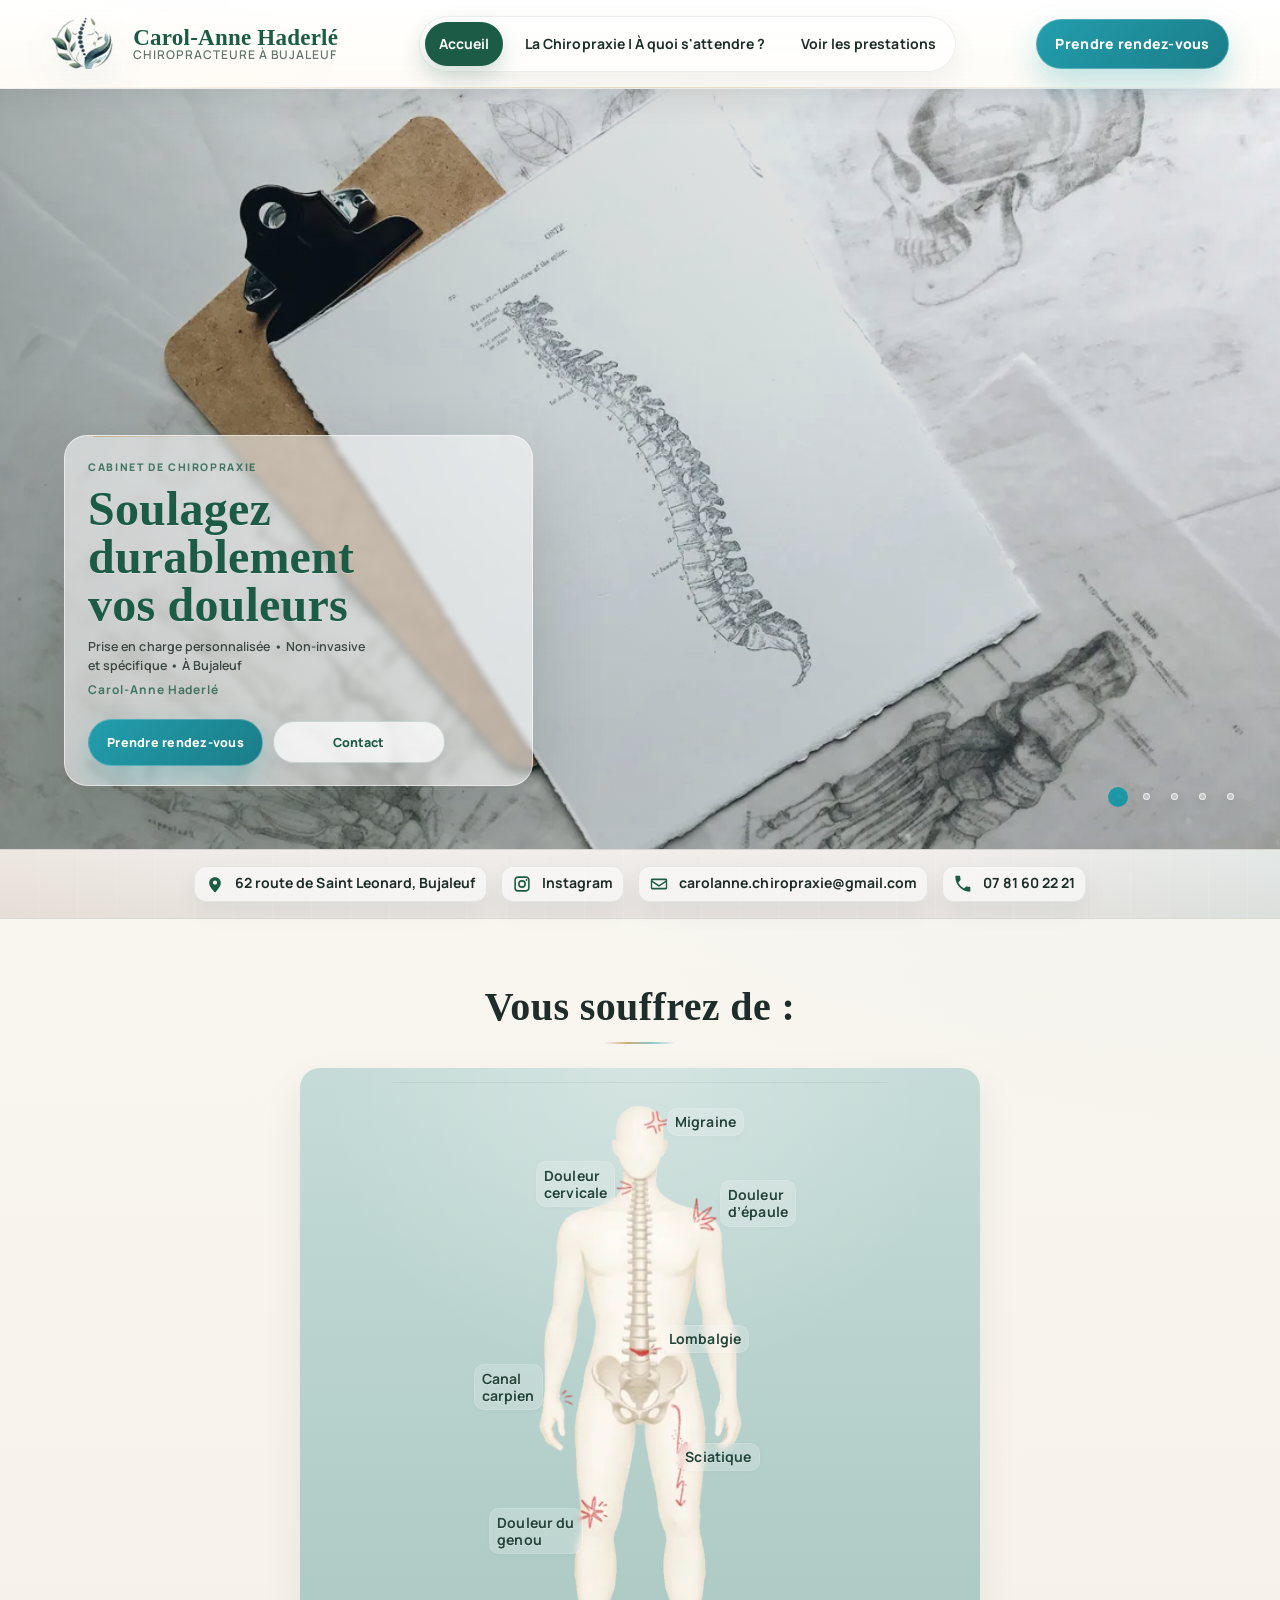
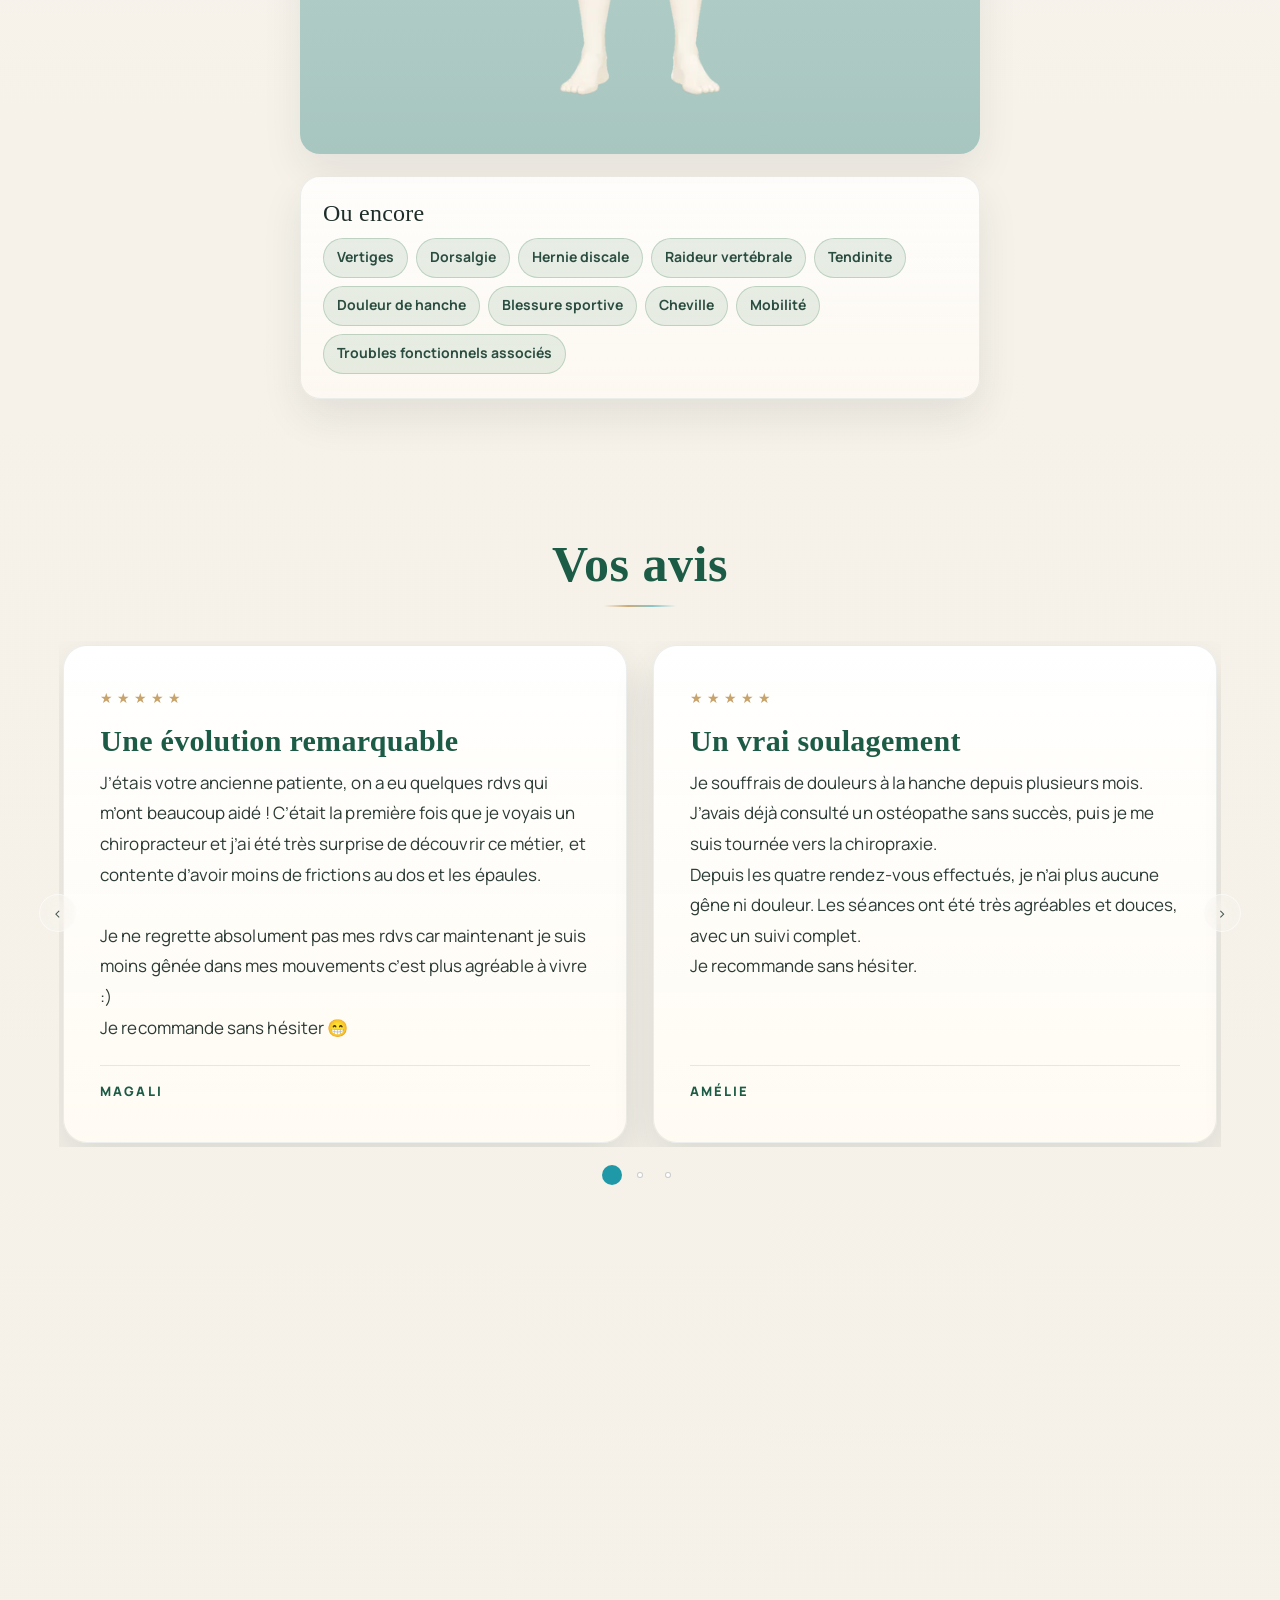
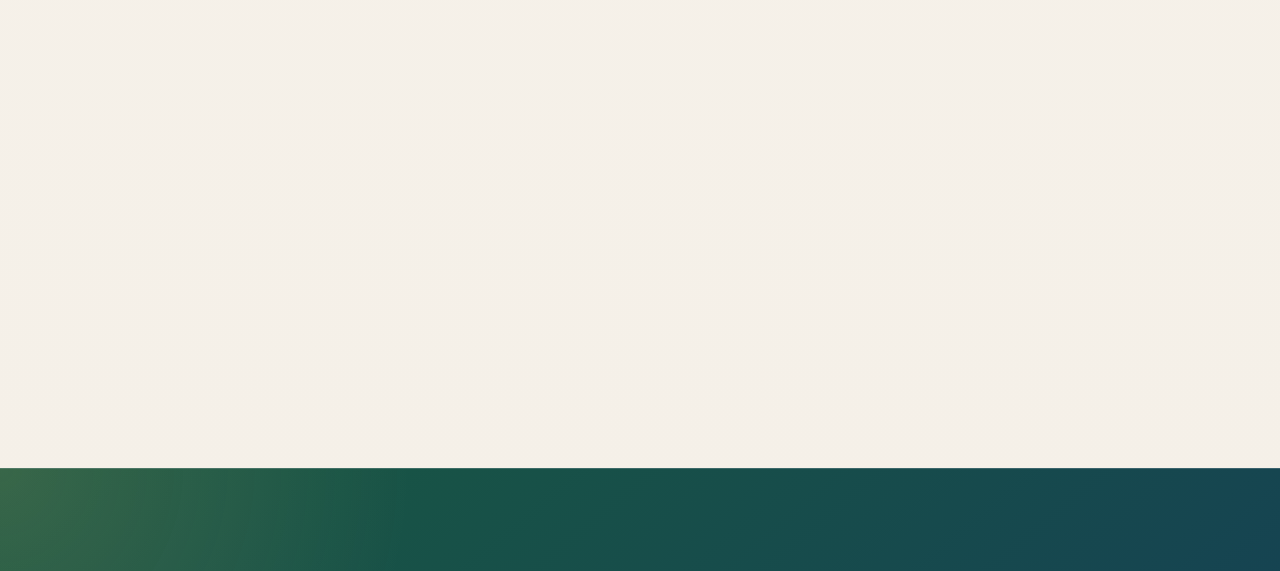
==== Site Laly/index.html @ 24085ed2 "Improve SEO signals and sitemap consistency" ====
<!doctype html>
<html lang="fr">
<head>
  <meta charset="utf-8" />
  <meta name="viewport" content="width=device-width, initial-scale=1" />

  <title>Carol-Anne Haderlé | Cabinet de chiropraxie à Bujaleuf</title>
  <meta name="description" content="Cabinet de chiropraxie de Carol-Anne Haderlé à Bujaleuf. Consultations sur rendez-vous, prise en charge douce et personnalisée." />
  <meta name="robots" content="index,follow" />
  <meta name="google-site-verification" content="gKrpFN4nLu-nKXX74mPhYxNePAkkQWxK-2MVJ1E7urk" />
  <meta name="theme-color" content="#1E6B3A" />
  <meta property="og:locale" content="fr_FR" />
  <meta property="og:type" content="website" />
  <meta property="og:title" content="Carol-Anne Haderlé | Cabinet de chiropraxie à Bujaleuf" />
  <meta property="og:description" content="Cabinet de chiropraxie de Carol-Anne Haderlé à Bujaleuf. Consultations sur rendez-vous, prise en charge douce et personnalisée." />
  <meta property="og:url" content="https://www.carol-anne-chiropraxie.fr/" />
  <link rel="canonical" href="https://www.carol-anne-chiropraxie.fr/" />

  <link rel="icon" href="favicon.ico" sizes="any">
  <link rel="icon" type="image/png" sizes="32x32" href="favicon-32x32.png">
  <link rel="apple-touch-icon" href="apple-touch-icon.png">
  <link rel="preload" href="assets/fonts/manrope-latin.woff2" as="font" type="font/woff2" crossorigin>
  <link rel="preload" as="image" href="assets/img/hero-chiro-1-1280.webp" imagesrcset="assets/img/hero-chiro-1-768.webp 640w, assets/img/hero-chiro-1-1280.webp 900w, assets/img/hero-chiro-1.webp 1170w" imagesizes="100vw" fetchpriority="high" type="image/webp">
  <link rel="stylesheet" href="assets/css/fonts.min.css" />

  <!-- LocalBusiness schema -->
  <script type="application/ld+json">
  {
    "@context":"https://schema.org",
    "@type":"LocalBusiness",
    "name":"Cabinet Carol-Anne Haderlé",
    "alternateName":"Carol-Anne Haderle",
    "url":"https://www.carol-anne-chiropraxie.fr/",
    "sameAs":["https://www.instagram.com/carolanne.chiropraxie/"],
    "address":{
      "@type":"PostalAddress",
      "streetAddress":"62 route de Saint Leonard",
      "addressLocality":"Bujaleuf",
      "addressCountry":"FR"
    },
    "telephone":"+33781602221"
  }
  </script>

  <!-- Font Awesome (icônes) -->
  <!-- CSS -->
  <link rel="stylesheet" href="assets/css/home.min.css" />
  <link rel="stylesheet" href="assets/css/hero-nav-fix.css?v=20260404-hero" />
  <style>
    .hero-badge__brand {
      display: block;
      margin-top: 6px;
      font-size: 12px;
      line-height: 1.35;
      font-weight: 700;
      letter-spacing: 0.08em;
      color: rgba(28, 91, 69, 0.78);
    }

    @media (max-width: 768px) {
      .hero-badge__brand {
        margin-top: 5px;
        font-size: 11px;
        letter-spacing: 0.06em;
      }
    }
  </style>

  <!-- JS header (burger) -->
  <script src="assets/js/site.min.js" defer></script>
  <script src="assets/js/header.min.js" defer></script>
</head>

<body class="home">
  <a class="siteSkipLink" href="#main-content">Aller au contenu principal</a>
  <svg class="visually-hidden" aria-hidden="true" focusable="false">
    <symbol id="icon-phone" viewBox="0 0 24 24">
      <path d="M6.6 10.8a15.5 15.5 0 0 0 6.6 6.6l2.2-2.2c.3-.3.8-.4 1.2-.3 1 .3 2 .4 3 .4.7 0 1.2.5 1.2 1.2V20c0 .7-.5 1.2-1.2 1.2C10.8 21.2 2.8 13.2 2.8 3.4c0-.7.5-1.2 1.2-1.2h3.5c.7 0 1.2.5 1.2 1.2 0 1 .1 2 .4 3 .1.4 0 .8-.3 1.2l-2.2 2.2Z"></path>
    </symbol>
    <symbol id="icon-envelope" viewBox="0 0 24 24">
      <path d="M3.8 5.5h16.4c.9 0 1.6.7 1.6 1.6v9.8c0 .9-.7 1.6-1.6 1.6H3.8c-.9 0-1.6-.7-1.6-1.6V7.1c0-.9.7-1.6 1.6-1.6Zm0 2.1v.2l8.2 5.4 8.2-5.4v-.2H3.8Zm16.4 8.8V10l-7.8 5.1c-.3.2-.8.2-1.1 0L3.8 10v6.4h16.4Z"></path>
    </symbol>
    <symbol id="icon-pin" viewBox="0 0 24 24">
      <path d="M12 22c-.3 0-.6-.1-.8-.4C7.1 16.7 5 13.9 5 10.7 5 6.9 8.1 4 12 4s7 2.9 7 6.7c0 3.2-2.1 6-6.2 10.9-.2.2-.5.4-.8.4Zm0-9.1a2.6 2.6 0 1 0 0-5.2 2.6 2.6 0 0 0 0 5.2Z"></path>
    </symbol>
    <symbol id="icon-instagram" viewBox="0 0 24 24">
      <path d="M7.2 2.8h9.6c2.4 0 4.4 2 4.4 4.4v9.6c0 2.4-2 4.4-4.4 4.4H7.2a4.4 4.4 0 0 1-4.4-4.4V7.2c0-2.4 2-4.4 4.4-4.4Zm0 1.9A2.5 2.5 0 0 0 4.7 7.2v9.6a2.5 2.5 0 0 0 2.5 2.5h9.6a2.5 2.5 0 0 0 2.5-2.5V7.2a2.5 2.5 0 0 0-2.5-2.5H7.2Zm10.2 1.4a1.1 1.1 0 1 1 0 2.2 1.1 1.1 0 0 1 0-2.2ZM12 7.3a4.7 4.7 0 1 1 0 9.4 4.7 4.7 0 0 1 0-9.4Zm0 1.9a2.8 2.8 0 1 0 0 5.6 2.8 2.8 0 0 0 0-5.6Z"></path>
    </symbol>
  </svg>

  <!-- HEADER -->
  <header class="siteHeader">
    <div class="siteHeader__inner">

      <a class="siteHeader__brand" href="index.html">
        <picture>
          <source type="image/webp" srcset="assets/img/logo-68.webp 68w, assets/img/logo-136.webp 136w, assets/img/logo.webp 165w" sizes="(max-width: 520px) 48px, (max-width: 700px) 52px, 68px">
          <img class="siteHeader__logo" src="assets/img/logo-68.png" srcset="assets/img/logo-68.png 68w, assets/img/logo.png 165w" sizes="(max-width: 520px) 48px, (max-width: 700px) 52px, 68px" alt="Logo Cabinet" width="165" height="123" decoding="async">
        </picture>
        <span class="siteHeader__brandText">
          <strong class="siteHeader__brandName">
            Carol-Anne Haderlé
          </strong>
          <span class="siteHeader__brandRole">
            Chiropracteure à Bujaleuf
          </span>
        </span>
      </a>

      <!-- Burger (mobile) -->
      <button class="siteHeader__burger"
              type="button"
              aria-label="Ouvrir le menu"
              aria-expanded="false"
              aria-controls="mobileNav">
        <span class="siteHeader__burgerLines" aria-hidden="true"></span>
      </button>

      <nav class="siteNav" id="mobileNav" aria-label="Navigation principale">
        <a class="is-active" href="index.html" aria-current="page">Accueil</a>
        <a href="chiropraxie.html">La Chiropraxie | À quoi s'attendre ?</a>
        <a href="prestations.html">Voir les prestations</a>
      </nav>

      <a class="siteHeader__cta"
         href="https://www.fresha.com/book-now/carol-anne-nail-art-ba7022le/all-offer?share=true&pId=1210183"
         target="_blank" rel="noopener">
        Prendre rendez-vous
      </a>
    </div>
  </header>

  <!-- HERO -->
  <section class="hero" aria-label="Introduction" data-hero-slider>
    <div class="hero__media" aria-hidden="true">
      <picture class="hero__slide is-active">
        <source
          type="image/webp"
          srcset="assets/img/hero-chiro-1-768.webp 640w, assets/img/hero-chiro-1-1280.webp 900w, assets/img/hero-chiro-1.webp 1170w"
          sizes="100vw">
        <img class="hero__image" src="assets/img/hero-chiro-1-1280.jpg" srcset="assets/img/hero-chiro-1-768.jpg 640w, assets/img/hero-chiro-1-1280.jpg 900w, assets/img/hero-chiro-1.jpg 1170w" sizes="100vw" alt="" width="1170" height="658" fetchpriority="high" decoding="async">
      </picture>

      <picture class="hero__slide">
        <source
          type="image/webp"
          srcset="assets/img/hero-chiro-2-768.webp 640w, assets/img/hero-chiro-2-1280.webp 900w, assets/img/hero-chiro-2.webp 1170w"
          sizes="100vw">
        <img class="hero__image" src="assets/img/hero-chiro-2-1280.jpg" srcset="assets/img/hero-chiro-2-768.jpg 640w, assets/img/hero-chiro-2-1280.jpg 900w, assets/img/hero-chiro-2.jpg 1170w" sizes="100vw" alt="" width="1170" height="658" loading="lazy" decoding="async">
      </picture>

      <picture class="hero__slide">
        <source
          type="image/webp"
          srcset="assets/img/hero-chiro-3-768.webp 640w, assets/img/hero-chiro-3-1280.webp 900w, assets/img/hero-chiro-3.webp 1170w"
          sizes="100vw">
        <img class="hero__image" src="assets/img/hero-chiro-3-1280.jpg" srcset="assets/img/hero-chiro-3-768.jpg 640w, assets/img/hero-chiro-3-1280.jpg 900w, assets/img/hero-chiro-3.jpg 1170w" sizes="100vw" alt="" width="1170" height="658" loading="lazy" decoding="async">
      </picture>

      <picture class="hero__slide">
        <source
          type="image/webp"
          srcset="assets/img/hero-chiro-4-768.webp 640w, assets/img/hero-chiro-4-1280.webp 900w, assets/img/hero-chiro-4.webp 1170w"
          sizes="100vw">
        <img class="hero__image" src="assets/img/hero-chiro-4-1280.jpg" srcset="assets/img/hero-chiro-4-768.jpg 640w, assets/img/hero-chiro-4-1280.jpg 900w, assets/img/hero-chiro-4.jpg 1170w" sizes="100vw" alt="" width="1170" height="658" loading="lazy" decoding="async">
      </picture>

      <picture class="hero__slide">
        <source
          type="image/webp"
          srcset="assets/img/hero-chiro-5-768.webp 640w, assets/img/hero-chiro-5-1280.webp 900w, assets/img/hero-chiro-5.webp 1170w"
          sizes="100vw">
        <img class="hero__image" src="assets/img/hero-chiro-5-1280.jpg" srcset="assets/img/hero-chiro-5-768.jpg 640w, assets/img/hero-chiro-5-1280.jpg 900w, assets/img/hero-chiro-5.jpg 1170w" sizes="100vw" alt="" width="1170" height="658" loading="lazy" decoding="async">
      </picture>
    </div>

    <div class="hero__dots" role="group" aria-label="Navigation du diaporama">
      <button class="hero__dot is-active" type="button" aria-label="Afficher l'image 1" aria-pressed="true"></button>
      <button class="hero__dot" type="button" aria-label="Afficher l'image 2" aria-pressed="false"></button>
      <button class="hero__dot" type="button" aria-label="Afficher l'image 3" aria-pressed="false"></button>
      <button class="hero__dot" type="button" aria-label="Afficher l'image 4" aria-pressed="false"></button>
      <button class="hero__dot" type="button" aria-label="Afficher l'image 5" aria-pressed="false"></button>
    </div>

    <div class="hero-badge">
      <p class="hero-badge__kicker">CABINET DE CHIROPRAXIE</p>
      <h1 class="hero-badge__title">Soulagez durablement vos douleurs</h1>
      <p class="hero-badge__text">
        Prise en charge personnalisée • Non-invasive et spécifique • À Bujaleuf
        <span class="hero-badge__brand">Carol-Anne Haderlé</span>
      </p>

      <div class="hero-badge__actions" data-contact-widget>
        <a class="hero-badge__btn" href="prestations.html">Prendre rendez-vous</a>

        <button
          class="hero-badge__link hero-contact-trigger js-contact-trigger"
          type="button"
          aria-expanded="false"
          aria-haspopup="dialog"
          aria-controls="heroContactPanel">
          Contact
        </button>

        <div class="hero-contact-panel js-contact-panel" id="heroContactPanel" role="dialog" aria-label="Coordonnées du cabinet" hidden inert>
          <button class="hero-contact-close js-contact-close" type="button" aria-label="Fermer">&times;</button>

          <div class="hero-contact-content">
            <a href="tel:+33781602221">
              <svg class="icon" aria-hidden="true"><use href="#icon-phone"></use></svg>
              <span>07 81 60 22 21</span>
            </a>

            <a href="mailto:carolanne.chiropraxie@gmail.com">
              <svg class="icon" aria-hidden="true"><use href="#icon-envelope"></use></svg>
              <span>carolanne.chiropraxie@gmail.com</span>
            </a>

            <a href="https://www.google.com/maps/dir/?api=1&destination=62+route+de+Saint+Leonard+Bujaleuf"
               target="_blank" rel="noopener">
              <svg class="icon" aria-hidden="true"><use href="#icon-pin"></use></svg>
              <span>Venir au cabinet</span>
            </a>

            <a href="https://www.instagram.com/carolanne.chiropraxie/"
               target="_blank" rel="noopener">
              <svg class="icon" aria-hidden="true"><use href="#icon-instagram"></use></svg>
              <span>Instagram</span>
            </a>
          </div>
        </div>

      </div>

    </div>
  </section>

  <!-- BANDE CONTACT (normale, pas le popup) -->
  <section class="contact-band" id="contact" aria-label="Informations de contact">
  <div class="container contact-band__inner">

    <!-- Adresse -->
    <a class="contact-item"
       href="https://www.google.com/maps/dir/?api=1&destination=62+route+de+Saint+Leonard+Bujaleuf"
       target="_blank" rel="noopener">
      <svg class="icon" aria-hidden="true"><use href="#icon-pin"></use></svg>
      <span>62 route de Saint Leonard, Bujaleuf</span>
    </a>

    <a class="contact-item"
   href="https://www.instagram.com/carolanne.chiropraxie/"
   target="_blank"
   rel="noopener">
   <svg class="icon" aria-hidden="true"><use href="#icon-instagram"></use></svg>
   <span>Instagram</span>
    </a>

    <!-- Email -->
    <a class="contact-item"
       href="mailto:carolanne.chiropraxie@gmail.com">
      <svg class="icon" aria-hidden="true"><use href="#icon-envelope"></use></svg>
      <span>carolanne.chiropraxie@gmail.com</span>
    </a>

    <!-- Téléphone -->
    <a class="contact-item"
       href="tel:+33781602221">
      <svg class="icon" aria-hidden="true"><use href="#icon-phone"></use></svg>
      <span>07 81 60 22 21</span>
    </a>

  </div>
</section>

  <main class="siteMain" id="main-content" tabindex="-1">

    <!-- ZONES TRAITEES INTERACTIVES -->
    <section class="bodymap" id="zones-traitees" aria-labelledby="bodymap-title-main">
      <div class="bodymap__inner">
        <header class="bodymap__head">
          <h2 class="bodymap__title" id="bodymap-title-main">Vous souffrez de :</h2>

        </header>

        <div class="bodymap__layout" data-bodymap>
          <div class="bodymap__figure">
            <div class="bodymap__canvas">
              <picture>
              <source type="image/webp" srcset="assets/img/schema-corps-600.webp 600w, assets/img/schema-corps-750.webp 750w, assets/img/schema-corps-900.webp 900w, assets/img/schema-corps.webp 1024w" sizes="(max-width: 420px) 344px, (max-width: 768px) 360px, (max-width: 1023px) 500px, 540px">
              <img
                class="bodymap__image"
                src="assets/img/schema-corps-600.jpg"
                srcset="assets/img/schema-corps-600.jpg 600w, assets/img/schema-corps-750.jpg 750w, assets/img/schema-corps-900.jpg 900w, assets/img/schema-corps.jpg 1024w"
                sizes="(max-width: 420px) 344px, (max-width: 768px) 360px, (max-width: 1023px) 500px, 540px"
                alt="Schéma du corps avec zones de douleurs fréquentes"
                width="1024"
                height="1536"
                loading="lazy"
                decoding="async" />
            </picture>
            <button class="bodymap__tag bodymap__tag--migraines" type="button"
                    data-title="Migraine"
                    data-text="Le travail cervical et crânio-mandibulaire peut réduire certaines tensions mécaniques associées aux migraines et céphalées.">
              Migraine
            </button>

            <button class="bodymap__tag bodymap__tag--cervicale" type="button"
                    data-title="Douleur cervicale"
                    data-text="La chiropraxie vise à restaurer la mobilité du rachis cervical et à diminuer les tensions musculaires responsables des blocages.">
              Douleur<br>cervicale
            </button>

            <button class="bodymap__tag bodymap__tag--epaule" type="button"
                    data-title="Douleur d’épaule"
                    data-text="La prise en charge de l’épaule tient compte de la posture, des cervicales et de la cage thoracique pour réduire les compensations.">
              Douleur <br>d’épaule
            </button>

            <button class="bodymap__tag bodymap__tag--lombalgie" type="button"
                    data-title="Lombalgie"
                    data-text="Pour les douleurs lombaires, l’objectif est de réduire l’irritation mécanique, améliorer la stabilité et prévenir les récidives.">
              Lombalgie
            </button>

            <button class="bodymap__tag bodymap__tag--carpien" type="button"
                    data-title="Canal carpien"
                    data-text="Une évaluation du membre supérieur et du rachis cervical peut aider à mieux gérer les douleurs, fourmillements et pertes de force.">
              Canal <br>carpien
            </button>

            <button class="bodymap__tag bodymap__tag--genoux" type="button"
                    data-title="Douleur du genou"
                    data-text="L’analyse du genou inclut aussi cheville, hanche et bassin afin de corriger les appuis et limiter les contraintes.">
              Douleur du<br>genou
            </button>

            <button class="bodymap__tag bodymap__tag--sciatique" type="button"
                    data-title="Sciatique"
                    data-text="En cas de douleur irradiant dans la jambe, la prise en charge vise à diminuer la compression/irritation et à restaurer la mobilité lombaire.">
              Sciatique
            </button>
            </div>
          </div>
          <section class="bodymap__locker" aria-labelledby="bodymap-locker-title">
            <p class="bodymap__lockerTitle" id="bodymap-locker-title">Ou encore</p>
            <ul class="bodymap__lockerList">
              <li class="bodymap__lockerItem">
                <button class="bodymap__lockerBtn" type="button"
                        data-title="Vertiges"
                        data-text="Un bilan global permet d’identifier les restrictions cervicales ou posturales pouvant entretenir des sensations vertigineuses.">
                  Vertiges
                </button>
              </li>
              <li class="bodymap__lockerItem">
                <button class="bodymap__lockerBtn" type="button"
                        data-title="Dorsalgie"
                        data-text="La dorsalgie est souvent liée à une raideur thoracique, une posture prolongée ou des compensations. La prise en charge vise à redonner de la mobilité, détendre les tensions et améliorer le confort au quotidien.">
                  Dorsalgie
                </button>
              </li>
              <li class="bodymap__lockerItem">
                <button class="bodymap__lockerBtn" type="button"
                        data-title="Hernie discale"
                        data-text="En cas de hernie discale, le suivi est adapté et progressif. L’objectif est de réduire les contraintes mécaniques, améliorer la mobilité et accompagner le retour aux activités en sécurité.">
                  Hernie discale
                </button>
              </li>
              <li class="bodymap__lockerItem">
                <button class="bodymap__lockerBtn" type="button"
                        data-title="Raideur vertébrale"
                        data-text="Les ajustements et mobilisations améliorent l’amplitude articulaire et la qualité du mouvement, avec un plan d’exercices simple.">
                  Raideur vertébrale
                </button>
              </li>
              <li class="bodymap__lockerItem">
                <button class="bodymap__lockerBtn" type="button"
                        data-title="Tendinite"
                        data-text="La chiropraxie agit sur les chaînes de compensation articulaires et musculaires pour décharger la zone tendineuse irritée. On va aussi prescrire des exo pour accélérer la régénération des fibres musculaires">
                  Tendinite
                </button>
              </li>
              <li class="bodymap__lockerItem">
                <button class="bodymap__lockerBtn" type="button"
                        data-title="Douleur de hanche"
                        data-text="Le bassin, la colonne et la chaîne inférieure sont ajustés ensemble pour réduire les surcharges sur la hanche.">
                  Douleur de hanche
                </button>
              </li>
              <li class="bodymap__lockerItem">
                <button class="bodymap__lockerBtn" type="button"
                        data-title="Blessure sportive"
                        data-text="Objectif : récupérer plus vite, optimiser la mobilité et prévenir les récidives grâce à un suivi adapté à votre pratique.">
                  Blessure sportive
                </button>
              </li>
              <li class="bodymap__lockerItem">
                <button class="bodymap__lockerBtn" type="button"
                        data-title="Cheville"
                        data-text="Une cheville limitée peut impacter toute la posture. Le traitement vise à retrouver stabilité, mobilité et confiance en appui.">
                  Cheville
                </button>
              </li>
              <li class="bodymap__lockerItem">
                <button class="bodymap__lockerBtn" type="button"
                        data-title="Mobilité"
                        data-text="Au-delà de la douleur, la chiropraxie aide à retrouver de l’aisance dans les gestes du quotidien et une meilleure qualité de mouvement.">
                  Mobilité
                </button>
              </li>
              <li class="bodymap__lockerItem">
                <button class="bodymap__lockerBtn" type="button"
                        data-title="Troubles fonctionnels associés"
                        data-text="La chiropraxie peut aussi accompagner certains troubles fonctionnels associés, notamment le stress et les troubles du sommeil, en aidant le corps à mieux récupérer et à retrouver un meilleur équilibre global.">
                  Troubles fonctionnels associés
                </button>
              </li>
            </ul>
            <div class="bodymap__lockerPanel" id="bodymap-locker-panel" data-bodymap-locker-panel hidden aria-hidden="true">
              <p class="bodymap__eyebrow">Indication fréquente</p>
              <h3 class="bodymap__panelTitle" data-bodymap-locker-title>Sélectionnez un motif</h3>
              <p class="bodymap__panelText" data-bodymap-locker-text>Cliquez sur un élément du casier pour afficher les informations.</p>
            </div>
          </section>
        </div>
      </div>
    </section>

    <!-- AVIS -->
    <section class="avis" aria-labelledby="avis-title">
      <div class="avis__inner">
        <header class="avis__head">
          <h2 class="avis__title" id="avis-title">Vos avis</h2>
        </header>

        <div class="avis__wrap">
          <button class="avis__nav avis__nav--prev" type="button" aria-label="Avis précédent">‹</button>
          <button class="avis__nav avis__nav--next" type="button" aria-label="Avis suivant">›</button>

          <div class="avis__viewport" tabindex="0">
            <div class="avis__track" role="list">
              <article class="avis__card" role="listitem">
                <div class="avis__stars" aria-label="5 étoiles">★★★★★</div>
                <h3 class="avis__quote">Une évolution remarquable</h3>
                <p class="avis__text">
                  J’étais votre ancienne patiente, on a eu quelques rdvs qui m’ont beaucoup aidé ! C’était la première fois que je voyais un chiropracteur et j’ai été très surprise de découvrir ce métier, et contente d’avoir moins de frictions au dos et les épaules.
                 <br> <br>
               Je ne regrette absolument pas mes rdvs car maintenant je suis moins gênée dans mes mouvements c’est plus agréable à vivre :)
               <br>Je recommande sans hésiter 😁
                </p>
                <p class="avis__name">Magali</p>
              </article>

              <article class="avis__card" role="listitem">
                <div class="avis__stars" aria-label="5 étoiles">★★★★★</div>
                <h3 class="avis__quote">Un vrai soulagement</h3>
                <p class="avis__text">
                Je souffrais de douleurs à la hanche depuis plusieurs mois. J’avais déjà consulté un ostéopathe sans succès, puis je me suis tournée vers la chiropraxie.<br>
                Depuis les quatre rendez-vous effectués, je n’ai plus aucune gêne ni douleur. Les séances ont été très agréables et douces, avec un suivi complet.<br>
                Je recommande sans hésiter.
                </p>
                <p class="avis__name">Amélie</p>
              </article>

              <article class="avis__card" role="listitem">
                <div class="avis__stars" aria-label="5 étoiles">★★★★★</div>
                <h3 class="avis__quote">Excellente expérience</h3>
                <p class="avis__text">
                J’ai régulièrement des tensions aux cervicales. Un grand merci à Carol-Anne pour ses séances, son écoute et son professionnalisme. J’ai ressenti rapidement les bienfaits, avec moins de tensions et moins de douleurs.
                </p>
                <p class="avis__name">Alexandra</p>
              </article>
            </div>
          </div>

          <div class="avis__dots" role="group" aria-label="Navigation des avis"></div>
        </div>
      </div>
    </section>

    <!-- MAP -->
    <section class="map-section" id="acces">
      <div class="map-wrapper">
        <iframe
          src="https://www.google.com/maps?q=62+route+de+Saint+Leonard+Bujaleuf&output=embed"
          title="Localisation du cabinet sur Google Maps"
          loading="lazy"
          allowfullscreen
          referrerpolicy="no-referrer-when-downgrade">
        </iframe>
      </div>

      <div class="map-section__cta">
        <a href="https://www.google.com/maps/dir/?api=1&destination=62+route+de+Saint+Leonard+Bujaleuf"
           target="_blank" rel="noopener">
          CLIQUEZ ICI POUR VENIR AU CABINET
        </a>
      </div>
    </section>

  </main>

  <footer class="siteFooter">
    <div class="siteFooter__inner">
      <p class="siteFooter__copy">© <span data-current-year></span> Cabinet Carol-Anne Haderlé</p>

      <div class="siteFooter__contacts">
        <a class="siteFooter__contact" href="mailto:carolanne.chiropraxie@gmail.com">
          <svg class="icon" aria-hidden="true"><use href="#icon-envelope"></use></svg>
          <span>carolanne.chiropraxie@gmail.com</span>
        </a>

        <a class="siteFooter__contact"
           href="https://www.instagram.com/carolanne.chiropraxie/"
           target="_blank"
           rel="noopener">
          <svg class="icon" aria-hidden="true"><use href="#icon-instagram"></use></svg>
          <span>@carolanne.chiropraxie</span>
        </a>

        <a class="siteFooter__contact" href="tel:+33781602221">
          <svg class="icon" aria-hidden="true"><use href="#icon-phone"></use></svg>
          <span>07 81 60 22 21</span>
        </a>
      </div>
    </div>
  </footer>

  <div class="floating-contact" data-contact-widget>
    <button
      class="floating-contact__trigger js-contact-trigger"
      type="button"
      aria-expanded="false"
      aria-haspopup="dialog"
      aria-controls="floatingContactPanel">
      <svg class="icon" aria-hidden="true"><use href="#icon-phone"></use></svg>
      <span>Contact</span>
    </button>

    <div class="floating-contact__panel js-contact-panel" id="floatingContactPanel" role="dialog" aria-label="Coordonnées du cabinet" hidden inert>
      <button class="floating-contact__close js-contact-close" type="button" aria-label="Fermer">&times;</button>

      <div class="floating-contact__content">
        <a href="tel:+33781602221">
          <svg class="icon" aria-hidden="true"><use href="#icon-phone"></use></svg>
          <span>07 81 60 22 21</span>
        </a>

        <a href="mailto:carolanne.chiropraxie@gmail.com">
          <svg class="icon" aria-hidden="true"><use href="#icon-envelope"></use></svg>
          <span>carolanne.chiropraxie@gmail.com</span>
        </a>

        <a href="https://www.google.com/maps/dir/?api=1&destination=62+route+de+Saint+Leonard+Bujaleuf"
           target="_blank" rel="noopener">
          <svg class="icon" aria-hidden="true"><use href="#icon-pin"></use></svg>
          <span>Venir au cabinet</span>
        </a>

        <a href="https://www.instagram.com/carolanne.chiropraxie/"
           target="_blank" rel="noopener">
          <svg class="icon" aria-hidden="true"><use href="#icon-instagram"></use></svg>
          <span>Instagram</span>
        </a>
      </div>
    </div>
  </div>

  <script src="assets/js/index.min.js" defer></script>
</body>
</html>
---- Site Laly/assets/css/fonts.min.css ----
@font-face{font-family:Manrope;font-style:normal;font-weight:400 800;font-display:swap;src:url("../fonts/manrope-latin.woff2") format("woff2")}
---- Site Laly/assets/css/home.min.css ----
:root{--c-primary:#1c5b45;--c-accent:#1f99a7;--c-hero:#173f49;--c-highlight:#c8a36a;--c-bg:#f6f4ee;--c-surface:#fffdf8;--c-line:#d9e2da;--c-text:#1e2d29;--c-muted:#66756f;--r-sm:10px;--r-md:16px;--r-lg:26px;--shadow-soft:0 18px 48px rgba(20,52,43,.10);--shadow-md:0 14px 36px rgba(20,38,32,.12);--shadow-lg:0 28px 72px rgba(20,38,32,.16);--shadow-focus:0 0 0 4px rgba(42,167,184,.22);--grad-accent:linear-gradient(135deg, #239ead 0%, #1a7d88 100%);--grad-hero:linear-gradient(135deg, #1c5b45 0%, #1f99a7 100%);--grad-surface:linear-gradient(180deg, rgba(255,255,255,.92) 0%, rgba(255,251,245,.9) 100%);--ff-title:"Bookman Old Style","Book Antiqua",Georgia,serif;--ff-body:"Manrope",sans-serif}*,::after,::before{box-sizing:border-box}body,html{margin:0;padding:0}html{scroll-behavior:smooth}body{min-width:320px;text-rendering:optimizeLegibility;-webkit-font-smoothing:antialiased;-moz-osx-font-smoothing:grayscale;font-size:15.5px;letter-spacing:.003em}img{max-width:100%;height:auto;display:block}a{color:inherit;text-decoration-thickness:1px;text-underline-offset:3px}button,input,select,textarea{font:inherit}[hidden]{display:none!important}::selection{background:rgba(42,167,184,.22);color:#0d2d24}:focus-visible{outline:2px solid var(--c-accent);outline-offset:3px;box-shadow:var(--shadow-focus)}.visually-hidden{position:absolute;width:1px;height:1px;padding:0;margin:-1px;overflow:hidden;clip:rect(0,0,0,0);white-space:nowrap;border:0}.icon{display:inline-block;width:1em;height:1em;fill:currentColor;flex:0 0 auto;vertical-align:middle}h1,h2,h3{text-wrap:balance;font-weight:700;line-height:.98;letter-spacing:.01em}li,p{letter-spacing:.004em}@media (prefers-reduced-motion:reduce){html{scroll-behavior:auto}*,::after,::before{animation-duration:0s!important;animation-iteration-count:1!important;transition-duration:0s!important}}body{font-family:var(--ff-body);color:var(--c-text);line-height:1.7;background:radial-gradient(circle at 12% -10%,rgba(200,163,106,.12),transparent 28%),radial-gradient(circle at 100% 0,rgba(31,153,167,.08),transparent 30%),linear-gradient(180deg,#fcfaf6 0,#f6f2ea 46%,#f5f0e8 100%)}body::before{content:"";position:fixed;inset:0;pointer-events:none;background:linear-gradient(180deg,rgba(255,255,255,.36),rgba(255,255,255,0) 24%),radial-gradient(circle at 50% 0,rgba(255,255,255,.22),transparent 52%);z-index:0}h1,h2,h3,h4{font-family:var(--ff-title);color:var(--c-primary)}.container{width:min(1180px,92%);margin:0 auto}.siteSkipLink{position:absolute;left:12px;top:-120px;z-index:2000;padding:10px 14px;border-radius:10px;background:var(--c-text);color:#fff;text-decoration:none;font-weight:700;transition:top .2s ease}.siteSkipLink:focus{top:12px}.siteHeader{position:relative;z-index:1000;background:linear-gradient(180deg,rgba(255,255,255,.95),rgba(255,252,246,.88)),radial-gradient(circle at top left,rgba(200,163,106,.08),transparent 34%);border-bottom:1px solid rgba(24,48,40,.08);box-shadow:0 12px 30px rgba(16,30,26,.07);backdrop-filter:blur(12px);-webkit-backdrop-filter:blur(12px)}@media (min-width:769px){.siteHeader{position:sticky;top:0}}.siteHeader__inner{width:min(1180px,92%);margin:0 auto;padding:16px 0;display:flex;align-items:center;justify-content:space-between;gap:18px}.siteHeader__brand{display:flex;align-items:center;gap:14px;min-width:0;color:var(--c-text);text-decoration:none}.siteHeader__brand>picture{display:block;flex:0 0 auto}.siteHeader__logo{width:68px;height:auto;display:block;flex:0 0 auto;filter:drop-shadow(0 10px 18px rgba(23,63,73,.1))}.siteHeader__brandText{display:flex;flex-direction:column;min-width:0;line-height:1.1}.siteHeader__brandName{font-family:var(--ff-title);font-size:23px;font-weight:800;color:var(--c-primary);letter-spacing:.01em}.siteHeader__brandRole{font-size:12px;font-weight:600;color:var(--c-muted);letter-spacing:.08em;text-transform:uppercase}.siteNav{display:flex;gap:8px;padding:5px;border:1px solid rgba(23,54,45,.08);border-radius:999px;background:rgba(255,255,255,.68);box-shadow:0 10px 28px rgba(18,35,30,.06)}.siteNav a{text-decoration:none;padding:10px 14px;border-radius:999px;color:var(--c-text);font-size:14px;font-weight:700;transition:background .2s ease,color .2s ease,transform .2s ease,box-shadow .2s ease}.siteNav a:hover{background:rgba(31,153,167,.1);color:var(--c-primary);transform:translateY(-1px)}.siteNav a.is-active,.siteNav a[aria-current=page]{background:var(--c-primary);color:#fff}.siteHeader__cta{display:inline-flex;align-items:center;justify-content:center;padding:12px 18px;border-radius:999px;background:var(--grad-accent);color:#fff;text-decoration:none;font-weight:800;font-size:14px;letter-spacing:.02em;white-space:nowrap;box-shadow:0 16px 32px rgba(31,153,167,.28);transition:transform .2s ease,box-shadow .2s ease,filter .2s ease}.siteHeader__cta:hover{filter:brightness(.98);transform:translateY(-1px);box-shadow:0 16px 32px rgba(42,167,184,.35)}.siteHeader__burger{display:none}.siteMain{position:relative;z-index:1;display:block;scroll-margin-top:120px}.siteFooter{position:relative;overflow:hidden;background:radial-gradient(circle at top left,rgba(200,163,106,.18),transparent 32%),linear-gradient(140deg,rgba(20,86,62,.98) 0,rgba(17,64,78,.98) 100%);color:#fff;padding:34px 0 30px;border-top:1px solid rgba(255,255,255,.16)}.siteFooter::before{content:"";position:absolute;inset:0 auto auto 0;width:min(420px,50vw);height:1px;background:linear-gradient(90deg,rgba(255,255,255,.34),transparent)}.siteFooter__inner{width:min(1180px,92%);margin:0 auto;display:flex;align-items:center;justify-content:space-between;flex-wrap:wrap;gap:12px 18px;font-size:14px;letter-spacing:.03em;opacity:.95}.siteFooter__copy{margin:0;font-size:14px}.siteFooter__contacts{display:flex;align-items:center;flex-wrap:wrap;gap:10px}.siteFooter__contact{display:inline-flex;align-items:center;gap:8px;padding:10px 14px;border:1px solid rgba(255,255,255,.24);border-radius:999px;background:rgba(255,255,255,.09);color:#fff;text-decoration:none;font-size:13px;font-weight:600;transition:transform .2s ease,background .2s ease,border-color .2s ease,box-shadow .2s ease}.siteFooter__contact span{line-height:1.2;overflow-wrap:anywhere}.siteFooter__contact .icon{width:16px;height:16px}.siteFooter__contact:hover{transform:translateY(-1px);background:rgba(255,255,255,.16);border-color:rgba(255,255,255,.45);box-shadow:0 14px 28px rgba(0,0,0,.12)}body.page-prestations{min-height:100dvh;display:flex;flex-direction:column}body.page-prestations>main{flex:1 0 auto}body.page-prestations .siteHeader__cta{visibility:hidden;pointer-events:none}@media (max-width:860px){.siteFooter__inner{justify-content:center;text-align:center}.siteFooter__contacts{justify-content:center}}@media (max-width:768px){body{padding-top:88px}body.home,body.page-chiropraxie{padding-top:140px}.siteHeader{position:fixed;top:0;left:0;right:0;width:100%;z-index:1300;backdrop-filter:none;-webkit-backdrop-filter:none}.siteHeader__inner{padding:10px 0;align-items:center;gap:10px}.siteHeader__burger{display:inline-grid;place-items:center;width:44px;height:44px;margin-left:auto;border:1px solid rgba(0,0,0,.1);border-radius:14px;background:rgba(255,255,255,.92);box-shadow:0 10px 28px rgba(0,0,0,.1);cursor:pointer;z-index:1201;-webkit-tap-highlight-color:transparent}.siteHeader__burger:active{transform:scale(.98)}.siteHeader__burgerLines{position:relative;display:block;width:20px;height:2px;border-radius:999px;background:rgba(31,45,39,.78)}.siteHeader__burgerLines::after,.siteHeader__burgerLines::before{content:"";position:absolute;left:0;width:20px;height:2px;border-radius:999px;background:rgba(31,45,39,.78);transition:transform .18s ease,top .18s ease}.siteHeader__burgerLines::before{top:-7px}.siteHeader__burgerLines::after{top:7px}.siteNav{position:absolute;top:calc(100% + 8px);left:4%;right:4%;z-index:1200;display:none;flex-direction:column;gap:8px;padding:12px;border:1px solid rgba(0,0,0,.08);border-radius:18px;background:rgba(255,252,246,.98);box-shadow:0 24px 64px rgba(0,0,0,.12);backdrop-filter:blur(10px);-webkit-backdrop-filter:blur(10px)}.siteNav a{padding:12px;border-radius:14px}.siteHeader.is-menu-open .siteNav{display:flex!important}.siteHeader.is-menu-open .siteHeader__burgerLines{background:0 0}.siteHeader.is-menu-open .siteHeader__burgerLines::before{top:0;transform:rotate(45deg)}.siteHeader.is-menu-open .siteHeader__burgerLines::after{top:0;transform:rotate(-45deg)}.siteHeader__brand{flex:1}body.page-prestations .siteHeader__cta{display:none}body.home .siteHeader__inner,body.page-chiropraxie .siteHeader__inner{display:grid;grid-template-columns:minmax(0,1fr) auto;grid-template-areas:"brand brand" "cta burger";align-items:center;column-gap:10px;row-gap:10px}body.home .siteHeader__brand,body.page-chiropraxie .siteHeader__brand{grid-area:brand}body.home .siteHeader__cta,body.page-chiropraxie .siteHeader__cta{grid-area:cta;min-height:44px;width:100%;padding:10px 12px;font-size:13px;border-radius:14px}body.home .siteHeader__burger,body.page-chiropraxie .siteHeader__burger{grid-area:burger;margin-left:0;justify-self:end}}@media (max-width:700px){.siteHeader__logo{width:52px}.siteHeader__brandName{font-size:18px}.siteHeader__brandRole{letter-spacing:.05em}}@media (max-width:560px){.siteFooter__contacts{width:100%;display:grid;grid-template-columns:1fr}.siteFooter__contact{justify-content:center}}@media (hover:hover){.siteHeader__burger:hover{background:#fff;box-shadow:0 14px 34px rgba(0,0,0,.14)}}.siteHeader::after{content:"";position:absolute;inset:auto 0 0;height:1px;background:linear-gradient(90deg,transparent,rgba(200,163,106,.38),transparent);pointer-events:none}.siteHeader__brand{transition:transform .2s ease,opacity .2s ease}.siteHeader__brand:hover{transform:translateY(-1px)}.siteHeader__brandName{line-height:.92}.siteNav a{position:relative}.siteNav a.is-active,.siteNav a[aria-current=page]{box-shadow:0 10px 22px rgba(28,91,69,.2)}.siteHeader__cta{border:1px solid rgba(255,255,255,.24)}.siteHeader__cta:hover{box-shadow:0 18px 36px rgba(42,167,184,.3)}.siteFooter__copy{max-width:32ch;color:rgba(255,255,255,.86);line-height:1.6}.siteFooter__contact{backdrop-filter:blur(8px);-webkit-backdrop-filter:blur(8px)}.siteFooter__contact .icon{opacity:.92}@media (max-width:768px){.siteNav a{font-size:15px}.siteFooter{padding:28px 0 24px}}@media (max-width:768px){body{line-height:1.62}body.home,body.page-chiropraxie{padding-top:132px}.siteHeader{background:linear-gradient(180deg,rgba(255,253,249,.96),rgba(255,249,241,.9));box-shadow:0 10px 26px rgba(16,30,26,.06)}.siteHeader__inner{width:min(100% - 24px,560px);padding:10px 0 8px;row-gap:8px}.siteHeader__brand{gap:10px}.siteHeader__logo{width:48px}.siteHeader__brandName{font-size:17px}.siteHeader__brandRole{font-size:11px;letter-spacing:.04em}.siteHeader__cta{min-height:46px;font-size:13px;letter-spacing:.01em;box-shadow:0 12px 24px rgba(31,153,167,.22)}.siteHeader__burger{width:42px;height:42px;border-radius:12px}.siteNav{left:12px;right:12px;top:calc(100% + 10px);padding:10px;border-radius:16px}.siteNav a{min-height:46px;display:flex;align-items:center}.siteMain{scroll-margin-top:104px}.siteFooter__inner{width:min(100% - 24px,560px);gap:10px 14px}.siteFooter__copy{font-size:13px;max-width:none}.siteFooter__contact{min-height:42px;padding:9px 12px;font-size:12.5px}}@media (max-width:420px){body.home,body.page-chiropraxie{padding-top:126px}.siteHeader__brandName{font-size:16px}.siteHeader__brandRole{font-size:10.5px}.siteHeader__cta{min-height:44px;font-size:12.5px}}@media (min-width:769px) and (max-width:1023px){.siteHeader__brandName{font-size:20px}.siteHeader__brandRole{font-size:11px}.siteNav a{font-size:13px;padding:8px 12px}.siteHeader__cta{font-size:13px;padding:10px 16px}.siteFooter__inner{font-size:13px}.siteFooter__contact{font-size:12px;padding:8px 12px}}.hero__media{position:absolute;inset:0;display:block}.hero__slide{position:absolute;inset:0;opacity:0;transition:opacity .9s ease}.hero__slide.is-active{opacity:1}.hero__media::after{content:"";position:absolute;inset:0;background:linear-gradient(90deg,rgba(16,34,31,.54) 0,rgba(16,34,31,.2) 44%,rgba(16,34,31,0) 100%),linear-gradient(180deg,rgba(15,32,29,.12) 0,rgba(15,32,29,.24) 100%)}.hero__image{width:100%;height:100%;object-fit:cover;object-position:center;transform:scale(1.02)}.hero__slide--portrait .hero__image{object-position:center 24%}.hero__dots{position:absolute;right:clamp(16px,4vw,40px);bottom:clamp(18px,5vh,42px);z-index:2;display:flex;align-items:center;gap:10px}.hero__dot{width:9px;height:9px;padding:0;border:1px solid rgba(255,255,255,.72);border-radius:999px;background:rgba(255,255,255,.34);box-shadow:0 8px 18px rgba(8,18,17,.16);cursor:pointer;transition:transform .2s ease,background .2s ease,border-color .2s ease}.hero__dot:hover{transform:scale(1.08)}.hero__dot.is-active{background:var(--c-accent);border-color:var(--c-accent)}.hero__dot:focus-visible{outline:2px solid rgba(255,255,255,.92);outline-offset:3px}.contact-band{position:relative;background:linear-gradient(180deg,#f3efe9,#eae5de);padding:16px 0;font-family:var(--ff-body);font-size:14px;border-top:1px solid rgba(23,54,45,.08);border-bottom:1px solid rgba(23,54,45,.1)}.contact-band::before{content:"";position:absolute;inset:0;background:linear-gradient(90deg,rgba(200,163,106,.08),transparent 26%,transparent 74%,rgba(31,153,167,.06)),repeating-linear-gradient(90deg,transparent 0,transparent 38px,rgba(255,255,255,.14) 38px,rgba(255,255,255,.14) 39px);pointer-events:none}.contact-band__inner{width:min(1180px,92%);margin:0 auto;display:flex;justify-content:center;align-items:center;gap:14px;flex-wrap:wrap;position:relative;z-index:1}.contact-item{display:flex;align-items:center;gap:10px;padding:10px 14px;border:1px solid rgba(23,54,45,.08);border-radius:999px;background:rgba(255,255,255,.56);text-decoration:none;color:var(--c-text);font-weight:700;box-shadow:0 10px 24px rgba(22,53,45,.06);transition:opacity .2s ease,transform .2s ease,background .2s ease,box-shadow .2s ease}.contact-item:hover{transform:translateY(-1px);background:rgba(255,255,255,.82);box-shadow:0 14px 30px rgba(22,53,45,.09)}.contact-item .icon{width:20px;height:20px;color:var(--c-primary)}@media (max-width:768px){.contact-band__inner{flex-direction:column;align-items:stretch;gap:10px}.contact-item{width:100%;justify-content:flex-start}}.map-section__title{text-align:center;margin:0 0 40px;font-size:clamp(34px, 5vw, 48px);letter-spacing:.01em}@media (max-width:520px){.map-section__title{font-size:30px}}@media (max-width:768px){.hero{min-height:75vh}.hero-badge{position:absolute;left:16px;right:16px;bottom:40px;width:auto}.hero-badge__title{font-size:26px}.hero__dots{right:16px;bottom:18px;gap:8px}.hero__dot{width:8px;height:8px}}.hero{position:relative;min-height:78vh;overflow:hidden;isolation:isolate}@media (min-width:1024px){.hero{height:calc(100dvh - 140px);min-height:0}.hero__image{object-position:center 32%;transform:none}.hero__slide--portrait .hero__image{object-position:center 24%}}.hero-badge{position:absolute;left:clamp(16px,5vw,70px);bottom:clamp(18px,7vh,70px);width:min(560px,calc(100% - 32px));background:linear-gradient(180deg,rgba(255,252,248,.62),rgba(255,255,255,.38));border:1px solid rgba(255,255,255,.3);border-radius:28px;padding:28px 28px 22px;box-shadow:0 24px 64px rgba(8,18,17,.14);backdrop-filter:blur(3px);-webkit-backdrop-filter:blur(3px)}.hero-badge__kicker{margin:0 0 10px;font-family:var(--ff-body);font-size:12px;letter-spacing:.18em;font-weight:800;color:rgba(28,91,69,.78);text-transform:uppercase}.hero-badge__title{margin:0 0 10px;font-family:var(--ff-title);font-size:clamp(36px, 4.8vw, 56px);line-height:1;font-weight:800;color:var(--c-primary);max-width:18ch;text-shadow:0 1px 0 rgba(255,255,255,.28)}.hero-badge__text{margin:0 0 20px;font-family:var(--ff-body);font-size:15px;line-height:1.75;color:rgba(31,45,39,.84);font-weight:600;max-width:42ch}.hero-badge__actions{display:flex;align-items:center;gap:14px;flex-wrap:wrap}.hero-badge__btn{display:inline-flex;align-items:center;justify-content:center;min-height:48px;padding:12px 18px;border-radius:999px;background:var(--c-accent);color:#fff;text-decoration:none;font-family:var(--ff-body);font-weight:800;font-size:14px;letter-spacing:.02em;box-shadow:0 16px 34px rgba(31,153,167,.28)}.hero-badge__btn:hover{filter:brightness(.97)}.hero-badge__link{appearance:none;border:1px solid rgba(28,91,69,.18);border-radius:999px;background:rgba(255,255,255,.72);box-shadow:0 10px 24px rgba(20,44,36,.08);font-family:var(--ff-body);font-weight:800;font-size:14px;color:var(--c-primary);text-decoration:none;position:relative;min-height:48px;padding:0 18px;display:inline-flex;align-items:center;justify-content:center;transition:transform .2s ease,background .2s ease,border-color .2s ease,box-shadow .2s ease,color .2s ease}.hero-badge__link::after{content:none}.hero-badge__link:hover{transform:translateY(-1px);background:rgba(255,255,255,.9);border-color:rgba(28,91,69,.3);box-shadow:0 14px 30px rgba(20,44,36,.12)}.hero-badge__link:focus-visible{color:var(--c-primary)}.avis{position:relative;background:radial-gradient(circle at top center,rgba(200,163,106,.1),transparent 32%),var(--c-bg);padding:84px 0}.avis__inner{width:min(1180px,92%);margin:0 auto}.avis__head{text-align:center;margin-bottom:34px}.avis__wrap{position:relative}.avis__viewport{width:100%;overflow-x:auto;overflow-y:hidden;scroll-snap-type:x mandatory;-webkit-overflow-scrolling:touch;scrollbar-width:none}.avis__viewport::-webkit-scrollbar{display:none}.avis__track{display:flex;gap:26px;padding:4px}.avis__card{scroll-snap-align:center;flex:0 0 calc(50% - 13px);max-width:100%;background:linear-gradient(180deg,rgba(255,255,255,.95),rgba(255,252,246,.95));border-radius:24px;box-shadow:0 22px 54px rgba(22,53,45,.12);padding:40px 36px}@media (max-width:720px){.avis__card{flex:0 0 100%}}.avis__nav{position:absolute;top:50%;transform:translateY(-50%);z-index:5;width:38px;height:38px;border-radius:999px;border:1px solid rgba(255,255,255,.54);background:rgba(255,255,255,.09);color:rgba(24,48,40,.82);cursor:pointer;box-shadow:0 10px 24px rgba(22,53,45,.06),inset 0 1px 0 rgba(255,255,255,.42),0 0 0 1px rgba(22,53,45,.05);backdrop-filter:blur(14px) saturate(1.15);-webkit-backdrop-filter:blur(14px) saturate(1.15);transition:background .2s ease,border-color .2s ease,box-shadow .2s ease,transform .2s ease,color .2s ease}.avis__nav--prev{left:-12px}.avis__nav--next{right:-12px}@media (max-width:720px){.avis__nav{display:none}}@media (hover:none),(pointer:coarse),(any-pointer:coarse){.avis__nav{display:none}}.avis__dots{display:flex;justify-content:center;gap:10px;margin-top:18px}.avis__dot{width:8px;height:8px;border-radius:999px;border:1px solid rgba(0,0,0,.2);background:#fff;cursor:pointer}.avis__dot.is-active{background:var(--c-accent);border-color:var(--c-accent)}.map-section{padding:80px 0;background:var(--c-bg)}.map-wrapper{width:min(1180px,92%);margin:0 auto;border-radius:28px;overflow:hidden;box-shadow:0 25px 70px rgba(0,0,0,.08)}.map-wrapper iframe{width:100%;height:520px;border:0;display:block}.map-wrapper{background:#fff;padding:6px}.map-section__cta{width:min(1180px,92%);margin:40px auto 0;text-align:center}.map-section__cta a{display:inline-block;font-family:var(--ff-body);font-weight:700;letter-spacing:.15em;font-size:13px;text-decoration:none;color:var(--c-text);border-bottom:1px solid rgba(0,0,0,.3);padding-bottom:4px}.hero-badge__actions{position:relative}.hero-contact-panel{position:absolute;bottom:120%;right:0;width:280px;background:rgba(255,255,255,.92);backdrop-filter:blur(18px);-webkit-backdrop-filter:blur(18px);border-radius:18px;padding:22px 20px;box-shadow:0 30px 80px rgba(0,0,0,.18);opacity:0;pointer-events:none;transform:translateY(12px) scale(.98);transition:opacity .22s ease,transform .22s ease;z-index:40}.hero-contact-panel.is-open{opacity:1;pointer-events:auto;transform:translateY(0) scale(1)}.hero-contact-panel::after{content:"";position:absolute;bottom:-10px;right:20px;width:20px;height:20px;background:rgba(255,255,255,.92);transform:rotate(45deg);border-radius:4px}.hero-contact-content{display:flex;flex-direction:column;gap:12px;font-family:var(--ff-body)}.hero-contact-content a{display:flex;align-items:center;gap:12px;text-decoration:none;color:var(--c-text);font-weight:700;font-size:14px;padding:10px 12px;border-radius:12px;transition:background .18s ease,transform .18s ease;width:100%;box-sizing:border-box;min-width:0}.hero-contact-content a:hover{background:var(--c-bg);transform:translateY(-1px)}.hero-contact-content .icon{width:32px;height:32px;border-radius:50%;background:var(--c-bg);display:flex;align-items:center;justify-content:center;font-size:14px;color:var(--c-primary)}.hero-contact-content a span{min-width:0;overflow:hidden;text-overflow:ellipsis;white-space:nowrap}.hero-contact-close{position:absolute;top:10px;right:14px;border:none;background:0 0;font-size:14px;cursor:pointer;opacity:.65}.hero-contact-close:hover{opacity:1}@media (max-width:768px){.hero-contact-panel{left:0;right:0;width:auto;bottom:130%}.hero-contact-panel::after{right:70px}}@media (max-width:420px){.hero-contact-content a span{white-space:normal;word-break:break-word;text-overflow:clip}}.hero-badge{background:rgba(255,255,255,.54);border:1px solid rgba(255,255,255,.52);box-shadow:var(--shadow-lg)}.hero-badge__title{letter-spacing:.2px}.hero-badge__btn{background:var(--grad-accent);border:1px solid rgba(255,255,255,.35)}.hero-badge__btn:hover{transform:translateY(-1px);box-shadow:0 14px 28px rgba(42,167,184,.32)}.contact-band{background:linear-gradient(180deg,#f0edeb,#e7e3df);border-top:1px solid rgba(28,53,45,.08);border-bottom:1px solid rgba(28,53,45,.1)}.contact-item{padding:7px 10px;border-radius:12px}.contact-item:hover{background:rgba(255,255,255,.68)}.avis__card{border:1px solid rgba(22,53,45,.08);box-shadow:0 18px 42px rgba(22,53,45,.12)}.avis__nav{box-shadow:none}.map-wrapper{border:1px solid rgba(23,54,45,.08)}.map-section__cta a{letter-spacing:.14em;border-bottom:1px solid rgba(31,45,39,.4);transition:opacity .2s ease}.map-section__cta a:hover{opacity:.72}@supports (content-visibility:auto){.bodymap{content-visibility:auto;contain-intrinsic-size:1400px}.avis{content-visibility:auto;contain-intrinsic-size:760px}.map-section{content-visibility:auto;contain-intrinsic-size:900px}.siteFooter{content-visibility:auto;contain-intrinsic-size:260px}}.bodymap{position:relative;padding:68px 0 58px;background:0 0;overflow-x:clip}.bodymap__inner{width:min(1700px,calc(100% - 36px));margin:0 auto}.bodymap__head{text-align:center;margin-bottom:24px}.bodymap__title{margin:0;font-family:var(--ff-title);font-size:clamp(29px, 4.2vw, 40px);color:var(--c-text);letter-spacing:.01em;max-width:none;white-space:nowrap;margin-inline:auto}.bodymap__subtitle{margin:12px auto 0;max-width:760px;font-family:var(--ff-body);color:var(--c-muted);line-height:1.7;font-size:16px}.bodymap__layout{display:grid;grid-template-columns:repeat(2,minmax(0,1fr));max-width:1400px;margin:0 auto;justify-content:center;gap:28px;align-items:start}.bodymap__figure{width:100%;max-width:670px;margin:0 auto;align-self:start;display:flex;justify-content:center;padding:12px 12px 14px;border-radius:20px;background:radial-gradient(circle at top,rgba(255,255,255,.26),transparent 42%),linear-gradient(180deg,#c5dbd7 0,#a8c6c0 100%);box-shadow:0 18px 40px rgba(20,44,36,.08);transform:none}.bodymap__canvas{position:relative;width:100%;container-type:inline-size;max-width:540px;margin:0 auto}.bodymap__figure picture{display:block;overflow:hidden;border-radius:16px}.bodymap__image{width:100%;margin:0;display:block;aspect-ratio:46/58;object-fit:cover;object-position:center 46%;transform:scale(1.03);transform-origin:center top;border-radius:16px;box-shadow:0 30px 72px rgba(20,44,36,.12);border:1px solid rgba(23,54,45,.08)}.bodymap__tag{position:absolute;display:inline-flex;align-items:center;border:1px solid rgba(255,255,255,.12);border-radius:clamp(7px,2.2cqi,10px);background:rgba(255,255,255,.18);color:#24433a;font-family:var(--ff-body);font-size:clamp(8px, 2.7cqi, 14px);font-weight:700;line-height:1.15;letter-spacing:.01em;padding:clamp(2px,1.05cqi,5px) clamp(4px,1.5cqi,7px);width:fit-content;max-width:none;white-space:nowrap;overflow-wrap:normal;word-break:normal;box-shadow:0 2px 6px rgba(20,44,36,.018);backdrop-filter:blur(3px);-webkit-backdrop-filter:blur(3px);cursor:pointer;transition:transform .18s ease,color .18s ease,opacity .18s ease,background .18s ease,border-color .18s ease,box-shadow .18s ease;text-align:left;text-shadow:0 1px 0 rgba(255,255,255,.35)}.bodymap__tag:focus-visible,.bodymap__tag:hover{transform:translateY(-1px);opacity:1;background:rgba(255,255,255,.24);border-color:rgba(255,255,255,.16);outline:0}.bodymap__tag.is-active{color:var(--c-primary);background:rgba(255,255,255,.28);border-color:rgba(255,255,255,.18);box-shadow:0 4px 10px rgba(20,44,36,.028);text-decoration:none}.bodymap__tag--migraines{top:4%;right:30%}.bodymap__tag--cervicale{top:12%;left:30%;white-space:normal}.bodymap__tag--epaule{top:15%;right:20%;max-width:clamp(118px,38cqi,240px)}.bodymap__tag--lombalgie{top:37%;right:29%}.bodymap__tag--carpien{top:43%;left:18%}.bodymap__tag--genoux{top:65%;left:21%;white-space:normal}.bodymap__tag--sciatique{top:55%;right:27%}.bodymap__tag--carpien,.bodymap__tag--cervicale,.bodymap__tag--epaule,.bodymap__tag--genoux{display:inline;width:auto;max-width:none;line-height:1.22;box-decoration-break:clone;-webkit-box-decoration-break:clone}@container (min-width:360px){.bodymap__tag{font-size:clamp(9px, 2.85cqi, 13px);border-radius:clamp(7px,2.2cqi,9px);padding:clamp(3px,.95cqi,4px) clamp(5px,1.3cqi,6px)}.bodymap__tag--epaule{max-width:clamp(134px,39cqi,210px)}}@container (min-width:430px){.bodymap__tag{font-size:clamp(11px, 3.05cqi, 14px);border-radius:clamp(8px,2.4cqi,10px);padding:clamp(4px,1.05cqi,5px) clamp(6px,1.5cqi,7px)}.bodymap__tag--epaule{max-width:clamp(148px,42cqi,240px)}}.bodymap__locker{width:100%;max-width:670px;margin:0;align-self:start;padding:24px 26px;background:linear-gradient(180deg,rgba(255,255,255,.82),rgba(255,251,244,.76));border:1px solid rgba(23,54,45,.08);border-radius:20px;box-shadow:0 18px 42px rgba(20,44,36,.09)}.bodymap__lockerTitle{margin:0 0 10px;font-family:var(--ff-title);color:var(--c-text);font-size:22px;line-height:1.2}.bodymap__lockerList{margin:0;padding:0;list-style:none;display:flex;flex-wrap:wrap;gap:8px}.bodymap__lockerItem{margin:0}.bodymap__lockerBtn{border:none;padding:7px 12px;border-radius:999px;background:rgba(30,107,58,.1);border:1px solid rgba(30,107,58,.2);color:#2b4d41;font-family:var(--ff-body);font-size:14px;line-height:1.35;font-weight:700;cursor:pointer;transition:background .18s ease,border-color .18s ease,color .18s ease,transform .18s ease}.bodymap__lockerBtn:focus-visible,.bodymap__lockerBtn:hover{background:rgba(30,107,58,.16);border-color:rgba(30,107,58,.36);transform:translateY(-1px);outline:0}.bodymap__lockerBtn.is-active{background:rgba(30,107,58,.24);border-color:rgba(30,107,58,.46);color:#17352d}.bodymap__lockerPanel{margin-top:12px;padding:12px 14px;background:rgba(255,255,255,.94);border:1px solid rgba(20,54,44,.14);border-radius:12px}.bodymap__lockerPanel .bodymap__panelTitle{margin:8px 0 8px;font-size:20px}.bodymap__lockerPanel .bodymap__panelText{font-size:14px;line-height:1.55}.bodymap__tagPopup{position:absolute;z-index:25;width:min(250px,32vw);background:rgba(255,255,255,.96);border:1px solid rgba(20,54,44,.12);border-radius:14px;box-shadow:0 18px 36px rgba(20,44,36,.14);padding:12px 34px 12px 13px;transform:translateY(-50%)}.bodymap__tagPopup[hidden]{display:none}.bodymap__tagPopupClose{position:absolute;top:8px;right:10px;width:24px;height:24px;border:none;border-radius:999px;background:rgba(30,107,58,.1);color:var(--c-text);font-size:16px;line-height:1;cursor:pointer}.bodymap__tagPopupClose:hover{background:rgba(30,107,58,.18)}.bodymap__tagPopup .bodymap__panelTitle{margin:8px 0 8px;font-size:20px}.bodymap__tagPopup .bodymap__panelText{font-size:14px;line-height:1.55}.bodymap__eyebrow{margin:0;font-family:var(--ff-body);font-size:12px;letter-spacing:.14em;text-transform:uppercase;color:#638278;font-weight:700}.bodymap__panelTitle{margin:10px 0 10px;font-family:var(--ff-title);color:var(--c-text);font-size:28px;line-height:1.15}.bodymap__panelText{margin:0;font-family:var(--ff-body);color:var(--c-muted);font-size:15px;line-height:1.7}.bodymap__note{margin:16px auto 0;max-width:980px;font-family:var(--ff-body);font-size:14px;color:#5a6d65;line-height:1.65;text-align:center}@media (min-width:1024px){.bodymap__layout{grid-template-columns:repeat(2,minmax(0,744px));gap:32px}.bodymap__figure,.bodymap__locker{width:100%;max-width:744px;min-height:760px}.bodymap__figure{padding:14px 14px 16px}.bodymap__canvas{max-width:560px}.bodymap__locker{display:grid;grid-template-rows:auto 1fr auto;gap:10px;padding:28px 30px}}@media (min-width:521px){.bodymap__locker{display:grid;grid-template-rows:auto auto auto;gap:8px;align-self:start;padding:22px 24px}.bodymap__lockerList{display:grid;grid-template-columns:1fr;grid-auto-rows:minmax(40px,auto);gap:8px;align-content:start}.bodymap__lockerBtn{width:100%;display:flex;align-items:center;justify-content:space-between;text-align:left;min-height:42px;height:auto;padding:10px 13px;border-radius:10px;background:rgba(255,255,255,.92);font-size:14px}.bodymap__lockerBtn::after{content:"+";margin-left:10px;font-size:17px;line-height:1;color:#2b4d41;opacity:.8}.bodymap__lockerBtn.is-active::after{content:"-"}.bodymap__lockerPanel{margin-top:4px;min-height:0;padding:12px 14px}}@media (max-width:1023px){.bodymap{padding:54px 0 48px}.bodymap__inner{width:min(920px,calc(100% - 36px))}.bodymap__layout{grid-template-columns:1fr;gap:14px;justify-items:center}.bodymap__figure,.bodymap__locker{width:min(100%,480px);max-width:none;margin-inline:auto}.bodymap__locker{padding:16px 18px;border-radius:16px}.bodymap__lockerTitle{font-size:22px;margin-bottom:10px}.bodymap__panelTitle{font-size:24px}.bodymap__figure{padding:9px 9px 11px;transform:none}.bodymap__image{border-radius:16px}.bodymap__lockerList{gap:6px}.bodymap__lockerBtn{min-height:44px;font-size:14px}.bodymap__panelText{font-size:14px;line-height:1.62}.bodymap__tagPopup{width:min(236px,42vw);padding:10px 30px 10px 12px}.bodymap__tagPopup .bodymap__panelTitle{font-size:18px;margin:6px 0}.bodymap__tagPopup .bodymap__panelText{font-size:13px;line-height:1.45}}@media (max-width:520px){.bodymap__layout{grid-template-columns:1fr;gap:14px}.bodymap__title{font-size:30px}.bodymap__subtitle{font-size:14px}.bodymap__tagPopup{width:min(280px,74vw)}}.avis__title{margin:0;font-size:clamp(34px, 5vw, 50px);letter-spacing:.01em}.avis__wrap{padding-inline:8px}.avis__card{border:1px solid rgba(22,53,45,.08)}.avis__card p:first-of-type{margin-top:0;font-size:17px;line-height:1.8;color:#2c3b36}.avis__card b,.avis__card strong{color:var(--c-primary)}.map-section__title{margin-bottom:34px}.map-wrapper{border:1px solid rgba(23,54,45,.08)}.map-section__cta a{letter-spacing:.14em;border-bottom:1px solid rgba(31,45,39,.4);transition:opacity .2s ease,transform .2s ease}.map-section__cta a:hover{opacity:.72;transform:translateY(-1px)}.hero-contact-panel{background:rgba(255,252,247,.95);border:1px solid rgba(23,54,45,.1);border-radius:22px;box-shadow:0 30px 80px rgba(0,0,0,.16)}.hero-contact-content a{border-radius:14px}.hero-contact-content a:hover{background:rgba(31,153,167,.08)}.hero-contact-content .icon{background:rgba(31,153,167,.1)}.map-section{padding:92px 0 86px;background:linear-gradient(180deg,rgba(255,255,255,.14),rgba(255,255,255,0)),var(--c-bg)}.map-wrapper{border-radius:32px;box-shadow:0 28px 78px rgba(0,0,0,.1);background:linear-gradient(180deg,rgba(255,255,255,.98),rgba(255,252,246,.96));padding:8px}.bodymap__lockerBtn{padding:9px 14px;background:rgba(255,255,255,.64);border:1px solid rgba(30,107,58,.16)}.bodymap__lockerPanel{padding:16px 18px;border-radius:16px}@media (max-width:980px){.hero-badge{width:min(520px,calc(100% - 32px))}}@media (max-width:768px){.hero{min-height:74vh}.hero-badge{border-radius:24px;padding:22px 20px 18px}.hero-badge__title{max-width:11ch;font-size:clamp(30px, 8vw, 42px)}.hero-badge__text{font-size:14px;line-height:1.65}.avis{padding:68px 0}.avis__card{padding:30px 24px}.map-section{padding:72px 0 66px}.bodymap{padding:72px 0 64px}.bodymap__locker{padding:18px;border-radius:18px}}.hero-badge{overflow:hidden}.hero-badge::before{content:"";position:absolute;inset:0 auto auto 28px;width:110px;height:1px;background:linear-gradient(90deg,rgba(200,163,106,.85),rgba(200,163,106,0));opacity:.9}.hero-badge__actions{padding-top:4px}.hero-badge__btn,.hero-badge__link{min-width:172px}.hero-badge__btn{border:1px solid rgba(255,255,255,.24)}.contact-item span{line-height:1.35}.avis__title,.bodymap__title,.map-section__title{text-wrap:balance}.avis__title::after,.bodymap__title::after,.map-section__title::after{content:"";display:block;width:72px;height:2px;margin:16px auto 0;border-radius:999px;background:linear-gradient(90deg,rgba(200,163,106,0),rgba(200,163,106,.9),rgba(31,153,167,.5),rgba(31,153,167,0))}.bodymap__lockerTitle{font-size:24px;letter-spacing:.01em}.bodymap__lockerPanel{box-shadow:inset 0 1px 0 rgba(255,255,255,.65)}.avis__head{max-width:640px;margin-inline:auto}.avis__card{display:flex;flex-direction:column;min-height:100%}.avis__stars{margin-bottom:16px;color:var(--c-highlight);letter-spacing:.28em;font-size:14px}.avis__quote{margin:0 0 12px;font-size:30px;line-height:1;letter-spacing:.01em}.avis__text{margin:0;color:#42534d;line-height:1.8;flex:1 1 auto}.avis__name{margin:22px 0 0;padding-top:14px;border-top:1px solid rgba(23,54,45,.1);color:var(--c-primary);font-size:13px;font-weight:800;letter-spacing:.16em;text-transform:uppercase}.avis__nav:hover{background:rgba(255,255,255,.14);border-color:rgba(255,255,255,.64);color:rgba(24,48,40,.96);box-shadow:0 14px 28px rgba(22,53,45,.08),inset 0 1px 0 rgba(255,255,255,.48),0 0 0 1px rgba(22,53,45,.06)}.map-section__cta a{display:inline-flex;align-items:center;justify-content:center;min-height:48px;padding:0 22px;border:1px solid rgba(23,54,45,.12);border-radius:999px;background:rgba(255,255,255,.74);box-shadow:0 12px 28px rgba(22,53,45,.08)}.map-section__cta a:hover{background:#fff;box-shadow:0 16px 34px rgba(22,53,45,.12)}@media (max-width:768px){.hero-badge::before{inset:0 auto auto 20px;width:88px}.hero-badge__actions{width:100%}.hero-badge__btn,.hero-badge__link{flex:1 1 100%;min-width:0}.avis__title::after,.bodymap__title::after,.map-section__title::after{margin-top:12px}.avis__quote{font-size:24px}}.avis,.map-section{background:0 0}.avis__card{background:linear-gradient(180deg,rgba(255,255,255,.96),rgba(255,251,244,.94))}.bodymap__lockerPanel,.map-wrapper{border:1px solid rgba(23,54,45,.08)}.map-section__cta{margin-top:34px}@media (max-width:768px){.contact-band{padding:12px 0}.contact-band__inner{width:min(calc(100% - 24px),560px)}.contact-item{min-height:48px;padding:12px 14px;border-radius:18px}.hero{min-height:auto;aspect-ratio:10/14}.hero__image{object-position:center 26%;transform:none}.hero__media::after{background:linear-gradient(180deg,rgba(16,34,31,.18) 0,rgba(16,34,31,.12) 28%,rgba(16,34,31,.5) 100%)}.hero-badge{left:12px;right:12px;bottom:14px;width:auto;padding:18px 16px 14px;border-radius:22px}.hero-badge__kicker{margin-bottom:8px;font-size:11px;letter-spacing:.14em}.hero-badge__title{font-size:clamp(28px, 8.4vw, 38px);margin-bottom:8px}.hero-badge__text{margin-bottom:14px;font-size:13.5px;line-height:1.55}.hero-badge__actions{gap:10px;padding-top:0}.hero-badge__btn,.hero-badge__link{min-height:46px;font-size:13px}.hero-contact-panel{border-radius:18px;padding:18px 16px}.bodymap{padding-top:56px;padding-bottom:56px}.avis,.map-section{padding-top:64px;padding-bottom:64px}.avis__inner,.bodymap__inner,.map-section__cta,.map-wrapper{width:min(calc(100% - 24px),560px)}.bodymap__head{margin-bottom:18px}.avis__title,.bodymap__title,.map-section__title{font-size:clamp(28px, 7.2vw, 34px)}.bodymap__layout{gap:14px}.bodymap__figure{width:min(410px,100%);padding:11px 11px 13px}.bodymap__canvas{max-width:360px}.bodymap__tag{font-size:clamp(9.5px, 2.5cqi, 12.5px);border-radius:clamp(6px,2cqi,8px);padding:clamp(2px,.82cqi,3px) clamp(4px,1.18cqi,5px)}.bodymap__tag--carpien{top:47%}.bodymap__tag--lombalgie{top:41%}.bodymap__tag--sciatique{top:59%}.bodymap__tag--genoux{top:69%}.bodymap__image{width:100%;border-radius:18px;transform:scale(1.05);object-position:center 50%}.bodymap__locker{padding:14px;border-radius:16px}.bodymap__lockerTitle{font-size:21px}.bodymap__lockerBtn{min-height:42px;justify-content:center}.avis__wrap{padding-inline:0}.avis__card{padding:24px 20px;border-radius:20px}.avis__quote{font-size:22px;line-height:1.02}.avis__text{font-size:14px;line-height:1.72}.avis__stars{margin-bottom:12px;font-size:12px}.avis__name{margin-top:18px;padding-top:12px;font-size:12px;letter-spacing:.12em}.avis__nav{width:34px;height:34px}.map-wrapper{border-radius:24px}.map-wrapper iframe{height:360px}.map-section__cta{margin-top:24px}.map-section__cta a{width:100%;padding:0 18px;text-align:center;font-size:12.5px;letter-spacing:.1em}}@media (max-width:640px){.hero-badge__actions{display:none}}@media (max-width:520px){.bodymap__tag--carpien{top:48%}.bodymap__tag--lombalgie{top:42%}.bodymap__tag--sciatique{top:60%}.bodymap__tag--genoux{top:70%}}@media (max-width:420px){.hero{aspect-ratio:10/15}.hero-badge{padding:16px 14px 12px}.hero-badge__title{font-size:27px}.contact-item{padding:11px 12px}.bodymap__figure{width:min(386px,100%);padding:10px 9px 12px}.bodymap__canvas{max-width:344px}.bodymap__tag{font-size:clamp(9px, 2.45cqi, 12px);border-radius:clamp(6px,1.95cqi,8px);padding:clamp(2px,.78cqi,3px) clamp(4px,1.14cqi,5px)}.bodymap__tag--carpien{top:49%}.bodymap__tag--lombalgie{top:43%}.bodymap__tag--sciatique{top:61%}.bodymap__tag--genoux{top:71%}.bodymap__image{transform:scale(1.01);object-position:center 52%}.bodymap__lockerPanel{padding:14px}.avis__card{padding:22px 18px}.map-wrapper iframe{height:320px}}@media (min-width:769px) and (max-width:1023px){.contact-band__inner{width:min(calc(100% - 48px),920px);gap:12px}.contact-item{padding:10px 12px;font-size:13px}.hero{min-height:auto;aspect-ratio:16/11}.hero__image{object-position:center 24%}.hero__media::after{background:linear-gradient(90deg,rgba(16,34,31,.44) 0,rgba(16,34,31,.18) 46%,rgba(16,34,31,.04) 100%),linear-gradient(180deg,rgba(15,32,29,.1) 0,rgba(15,32,29,.24) 100%)}.hero-badge{left:24px;right:auto;bottom:24px;width:min(500px,calc(100% - 48px));padding:24px 22px 20px;border-radius:24px}.hero-badge__title{max-width:11ch;font-size:clamp(36px, 5vw, 46px)}.hero-badge__text{max-width:36ch;font-size:15px;line-height:1.68}.hero-badge__actions{gap:10px}.hero-badge__btn,.hero-badge__link{flex:1 1 calc(50% - 5px);min-width:0}.avis__card{flex:0 0 100%;padding:30px 26px}.avis__inner,.bodymap__inner,.map-section__cta,.map-wrapper{width:min(calc(100% - 48px),860px)}.avis,.bodymap,.map-section{padding-top:56px;padding-bottom:56px}.bodymap__head{margin-bottom:20px}.avis__title,.bodymap__title,.map-section__title{font-size:clamp(32px, 4.8vw, 40px)}.bodymap__subtitle{max-width:58ch;font-size:15px;line-height:1.72}.bodymap__figure,.bodymap__locker{width:min(100%,520px);max-width:none}.bodymap__figure{width:min(100%,520px);padding:12px 12px 14px}.bodymap__canvas{max-width:470px}.bodymap__tag{font-size:clamp(9px, 1.65cqi, 12px);border-radius:clamp(7px,1.8cqi,9px);padding:clamp(3px,.76cqi,4px) clamp(5px,1.05cqi,6px)}.bodymap__tag--migraines{top:5%;right:29%}.bodymap__tag--cervicale{top:13%;left:29%}.bodymap__tag--epaule{top:17%;right:18%;max-width:clamp(132px,38cqi,176px)}.bodymap__tag--lombalgie{top:39%;right:28%}.bodymap__tag--carpien{top:46%;left:17%}.bodymap__tag--genoux{top:68%;left:20%}.bodymap__tag--sciatique{top:58%;right:25%}.bodymap__locker{padding:18px 18px 16px;border-radius:18px}.bodymap__lockerTitle{font-size:23px}.bodymap__lockerBtn{min-height:46px;padding:11px 14px;font-size:15px}.bodymap__panelTitle{font-size:25px}.bodymap__panelText{font-size:15px;line-height:1.68}.bodymap__note{max-width:760px;font-size:14px}.avis__quote{font-size:26px}.avis__text{font-size:15px;line-height:1.76}.map-wrapper{border-radius:28px}.map-wrapper iframe{height:420px}}@media (min-width:1024px){.bodymap__layout{grid-template-columns:repeat(2,minmax(0,680px));max-width:1392px;gap:32px}.bodymap__figure,.bodymap__locker{width:100%;max-width:680px;min-height:760px;box-sizing:border-box}.bodymap__figure{padding:22px 22px 24px}.bodymap__canvas{max-width:540px}.bodymap__locker{display:grid;grid-template-rows:auto 1fr auto;gap:10px;padding:22px 22px 24px}}@media (min-width:1024px) and (max-width:1439px){.bodymap__layout{grid-template-columns:1fr;max-width:760px;gap:22px;justify-items:center}.bodymap__figure,.bodymap__locker{width:min(100%,680px);max-width:none;min-height:0;margin-inline:auto}.bodymap__figure{padding:14px 14px 16px}.bodymap__canvas{max-width:min(100%,520px)}.bodymap__locker{gap:8px;padding:22px 22px 24px}.bodymap__lockerList{gap:7px}.bodymap__lockerBtn{min-height:44px;padding:10px 13px;font-size:14px}}@media (max-width:1439px){.bodymap__figure,.bodymap__locker{box-sizing:border-box}.bodymap__locker{display:block;min-height:0}.bodymap__lockerList{display:flex;flex-wrap:wrap;gap:8px;align-content:flex-start}.bodymap__lockerBtn{width:auto;min-height:40px;justify-content:flex-start;padding:8px 13px;border-radius:999px;background:rgba(30,107,58,.1);border:1px solid rgba(30,107,58,.2);font-size:14px}.bodymap__lockerBtn::after{content:none}.bodymap__lockerPanel{margin-top:12px}}.floating-contact{position:fixed;right:16px;bottom:20px;z-index:1250;display:none}.floating-contact__trigger{display:inline-flex;align-items:center;gap:10px;min-height:54px;padding:0 18px;border:0;border-radius:999px;background:linear-gradient(135deg,#1c5b45 0,#1f99a7 100%);color:#fff;font:800 14px/1 var(--ff-body);letter-spacing:.02em;box-shadow:0 18px 36px rgba(23,63,73,.26);cursor:pointer}.floating-contact__trigger .icon{width:18px;height:18px}.floating-contact__panel{position:absolute;right:0;bottom:calc(100% + 12px);width:min(300px,calc(100vw - 24px));padding:16px;border:1px solid rgba(23,54,45,.12);border-radius:22px;background:rgba(255,252,247,.96);box-shadow:0 28px 72px rgba(0,0,0,.18);backdrop-filter:blur(18px);-webkit-backdrop-filter:blur(18px);opacity:0;pointer-events:none;transform:translateY(12px) scale(.98);transition:opacity .22s ease,transform .22s ease}.floating-contact__panel.is-open{opacity:1;pointer-events:auto;transform:translateY(0) scale(1)}.floating-contact__close{position:absolute;top:10px;right:10px;display:grid;place-items:center;width:30px;height:30px;border:0;border-radius:999px;background:rgba(28,91,69,.1);color:#1c5b45;font-size:18px;line-height:1;cursor:pointer}.floating-contact__content{display:grid;gap:10px;padding-top:28px}.floating-contact__content a{display:flex;align-items:flex-start;gap:12px;width:100%;min-width:0;padding:12px 14px;border:1px solid rgba(23,54,45,.08);border-radius:16px;background:rgba(255,255,255,.74);color:#1e2d29;text-decoration:none;font:700 13px/1.35 var(--ff-body);box-shadow:0 10px 24px rgba(20,44,36,.06)}.floating-contact__content a .icon{width:18px;height:18px;color:#1c5b45;flex:0 0 auto}.floating-contact__content a span{min-width:0;overflow-wrap:anywhere}.hero__dots{gap:12px}.hero__dot{position:relative;display:grid;place-items:center;width:38px;height:38px;padding:0;border:0;border-radius:999px;background:0 0;box-shadow:none}.hero__dot::before{content:"";width:9px;height:9px;border:1px solid rgba(255,255,255,.72);border-radius:999px;background:rgba(255,255,255,.34);box-shadow:0 8px 18px rgba(8,18,17,.16);transition:transform .2s ease,background .2s ease,border-color .2s ease}.hero__dot:hover::before{transform:scale(1.08)}.hero__dot.is-active::before{background:var(--c-accent);border-color:var(--c-accent)}.avis__dots{gap:12px}.avis__dot{position:relative;display:grid;place-items:center;width:30px;height:30px;padding:0;border:0;border-radius:999px;background:0 0}.avis__dot::before{content:"";width:8px;height:8px;border:1px solid rgba(0,0,0,.2);border-radius:999px;background:#fff;transition:transform .2s ease,background .2s ease,border-color .2s ease}.avis__dot:hover::before{transform:scale(1.08)}.avis__dot.is-active::before{background:var(--c-accent);border-color:var(--c-accent)}@media (max-width:768px){.hero-badge__title{max-width:18ch}}@media (max-width:1023px){.contact-band{display:none}.floating-contact{display:block}}@media (max-width:640px){.floating-contact{right:12px;bottom:14px}.floating-contact__trigger{min-height:50px;padding:0 16px;font-size:13px}.floating-contact__panel{width:min(288px,calc(100vw - 24px))}.hero__dots{gap:8px}.hero__dot{width:34px;height:34px}}
---- Site Laly/assets/css/hero-nav-fix.css ----
.hero__image {
  filter: brightness(1.08) saturate(1.03);
}

.hero__media::after {
  background:
    linear-gradient(90deg, rgba(16, 34, 31, 0.3) 0, rgba(16, 34, 31, 0.1) 44%, rgba(16, 34, 31, 0) 100%),
    linear-gradient(180deg, rgba(15, 32, 29, 0.06) 0, rgba(15, 32, 29, 0.16) 100%);
}

.hero__dots {
  gap: 8px;
  z-index: 6;
  isolation: isolate;
}

.hero__dot {
  position: relative;
  width: 20px;
  height: 20px;
  -webkit-backface-visibility: hidden;
  backface-visibility: hidden;
}

.hero__dot::before {
  width: 7px;
  height: 7px;
  box-shadow: 0 4px 10px rgba(8, 18, 17, 0.14);
  -webkit-backface-visibility: hidden;
  backface-visibility: hidden;
}

.avis__dots {
  gap: 8px;
}

.avis__dot {
  width: 20px;
  height: 20px;
}

.avis__dot::before {
  width: 6px;
  height: 6px;
}

@media (max-width: 1023px) {
  .hero-badge__actions {
    display: none;
  }
}

@media (min-width: 1024px) {
  .hero-badge {
    width: min(469px, calc(100% - 32px));
    padding: 23px 23px 19px;
    border-radius: 23px;
  }

  .hero-badge__kicker {
    margin-bottom: 8px;
    font-size: 10.5px;
    letter-spacing: 0.155em;
  }

  .hero-badge__title {
    margin-bottom: 8px;
    max-width: 14ch;
    font-size: clamp(31px, 4.1vw, 48px);
  }

  .hero-badge__text {
    margin-bottom: 16px;
    max-width: 35ch;
    font-size: 12.5px;
    line-height: 1.59;
  }

  .hero-badge__actions {
    gap: 10px;
  }

  .hero-badge__btn,
  .hero-badge__link {
    min-height: 42px;
    font-size: 12.5px;
  }
}

@media (max-width: 768px) {
  .hero {
    min-height: clamp(430px, 68svh, 560px);
    aspect-ratio: 4 / 5;
  }

  .hero__image {
    object-position: center 20%;
  }

  .hero__slide:nth-of-type(2) .hero__image {
    position: relative;
    z-index: 1;
    object-fit: cover;
    object-position: center 44%;
    transform: scale(0.92);
  }

  .hero__slide:nth-of-type(3) .hero__image {
    object-position: 46% 20%;
  }

  .hero__slide:nth-of-type(2)::before {
    content: "";
    position: absolute;
    inset: 0;
    z-index: 0;
    background: url("../img/hero-chiro-2-768.jpg") center 44% / cover no-repeat;
    filter: blur(18px) brightness(0.92);
    transform: scale(1.08);
    pointer-events: none;
  }

  .hero__slide:nth-of-type(5) .hero__image {
    object-fit: contain;
    object-position: center 44%;
  }

  .hero__slide:nth-of-type(5) {
    background:
      radial-gradient(circle at 50% 46%, rgba(132, 118, 100, 0.22), rgba(18, 15, 13, 0.88) 72%),
      linear-gradient(180deg, rgba(22, 18, 15, 0.96), rgba(14, 11, 10, 0.96));
  }

  .hero-badge {
    position: absolute;
    z-index: 4;
    width: min(420px, calc(100% - 44px));
    padding: 14px 14px 12px;
    border-radius: 18px;
    background:
      linear-gradient(180deg, rgba(255, 252, 248, 0.64), rgba(255, 255, 255, 0.44));
    border-color: rgba(255, 255, 255, 0.28);
    box-shadow: 0 18px 42px rgba(8, 18, 17, 0.12);
  }

  .hero-badge__kicker {
    margin-bottom: 6px;
    font-size: 10px;
    letter-spacing: 0.12em;
  }

  .hero-badge__title {
    max-width: 12ch;
    margin-bottom: 6px;
    font-size: clamp(22px, 6.6vw, 30px);
  }

  .hero-badge__text {
    margin-bottom: 10px;
    font-size: 12.5px;
    line-height: 1.45;
  }

  .hero-badge__btn,
  .hero-badge__link {
    min-height: 40px;
    font-size: 12px;
  }
}

@media (max-width: 768px) {
  .hero {
    min-height: clamp(410px, 64svh, 520px);
    aspect-ratio: 4 / 5.2;
  }

  .hero__image {
    object-position: center 18%;
  }

  .hero__slide:nth-of-type(2) .hero__image {
    object-position: center 43%;
    transform: scale(0.93);
  }

  .hero__slide:nth-of-type(3) .hero__image {
    object-position: 45% 18%;
  }

  .hero__slide:nth-of-type(5) .hero__image {
    object-position: center 42%;
  }

  .hero-badge {
    width: min(360px, calc(100% - 32px));
    padding: 12px 12px 10px;
    border-radius: 16px;
  }

  .hero-badge__title {
    font-size: clamp(20px, 7vw, 26px);
  }

  .hero-badge__text {
    font-size: 12px;
    line-height: 1.4;
  }

  .hero__media::after {
    background:
      linear-gradient(180deg, rgba(16, 34, 31, 0.08) 0, rgba(16, 34, 31, 0.08) 28%, rgba(16, 34, 31, 0.28) 100%);
  }

  .hero__dots {
    gap: 7px;
  }

  .hero__dot {
    width: 18px;
    height: 18px;
  }

  .hero__dot::before {
    width: 6px;
    height: 6px;
  }

  .avis__dots {
    gap: 7px;
  }

  .avis__dot {
    width: 18px;
    height: 18px;
  }

  .avis__dot::before {
    width: 5px;
    height: 5px;
  }
}

@media (max-width: 720px) {
  .hero {
    min-height: clamp(404px, 63svh, 504px);
    aspect-ratio: 4 / 5.26;
  }

  .hero__image {
    object-position: center 17.5%;
  }

  .hero__slide:nth-of-type(2) .hero__image {
    object-position: center 42.6%;
    transform: scale(0.936);
  }

  .hero__slide:nth-of-type(3) .hero__image {
    object-position: 44.5% 17.5%;
  }

  .hero__slide:nth-of-type(5) .hero__image {
    object-position: center 41.2%;
  }

  .hero-badge {
    width: min(344px, calc(100% - 30px));
    padding: 11px 11px 9px;
    border-radius: 15px;
  }

  .hero-badge__kicker {
    margin-bottom: 5px;
    font-size: 9.8px;
    letter-spacing: 0.11em;
  }

  .hero-badge__title {
    margin-bottom: 5px;
    font-size: clamp(19px, 6.2vw, 24px);
  }

  .hero-badge__text {
    margin-bottom: 9px;
    font-size: 11.8px;
    line-height: 1.38;
  }

  .hero-badge__btn,
  .hero-badge__link {
    min-height: 38px;
    font-size: 11.5px;
  }

  .hero__dots {
    gap: 6px;
  }

  .hero__dot {
    width: 17px;
    height: 17px;
  }

  .hero__dot::before {
    width: 5.5px;
    height: 5.5px;
  }
}

@media (max-width: 680px) {
  .hero {
    min-height: clamp(398px, 62svh, 494px);
    aspect-ratio: 4 / 5.32;
  }

  .hero__image {
    object-position: center 16.8%;
  }

  .hero__slide:nth-of-type(2) .hero__image {
    object-position: center 42.2%;
    transform: scale(0.938);
  }

  .hero__slide:nth-of-type(3) .hero__image {
    object-position: 44% 16.8%;
  }

  .hero__slide:nth-of-type(5) .hero__image {
    object-position: center 40.8%;
  }

  .hero-badge {
    width: min(332px, calc(100% - 28px));
    padding: 11px 10px 9px;
    border-radius: 15px;
  }

  .hero-badge__kicker {
    font-size: 9.6px;
  }

  .hero-badge__title {
    font-size: clamp(19px, 6vw, 22px);
  }

  .hero-badge__text {
    margin-bottom: 8px;
    font-size: 11.6px;
    line-height: 1.36;
  }

  .hero-badge__btn,
  .hero-badge__link {
    min-height: 37px;
    font-size: 11.25px;
  }
}

@media (max-width: 640px) {
  .hero {
    min-height: clamp(390px, 60svh, 480px);
    aspect-ratio: 4 / 5.4;
  }

  .hero__image {
    object-position: center 16%;
  }

  .hero__slide:nth-of-type(2) .hero__image {
    object-position: center 42%;
    transform: scale(0.94);
  }

  .hero__slide:nth-of-type(3) .hero__image {
    object-position: 43.5% 16%;
  }

  .hero__slide:nth-of-type(5) .hero__image {
    object-position: center 40%;
  }

  .hero-badge {
    width: min(320px, calc(100% - 24px));
    padding: 11px 11px 9px;
    border-radius: 15px;
  }

  .hero-badge__kicker {
    font-size: 9.5px;
  }

  .hero-badge__title {
    font-size: 20px;
  }

  .hero-badge__text {
    margin-bottom: 8px;
    font-size: 11.5px;
  }
}
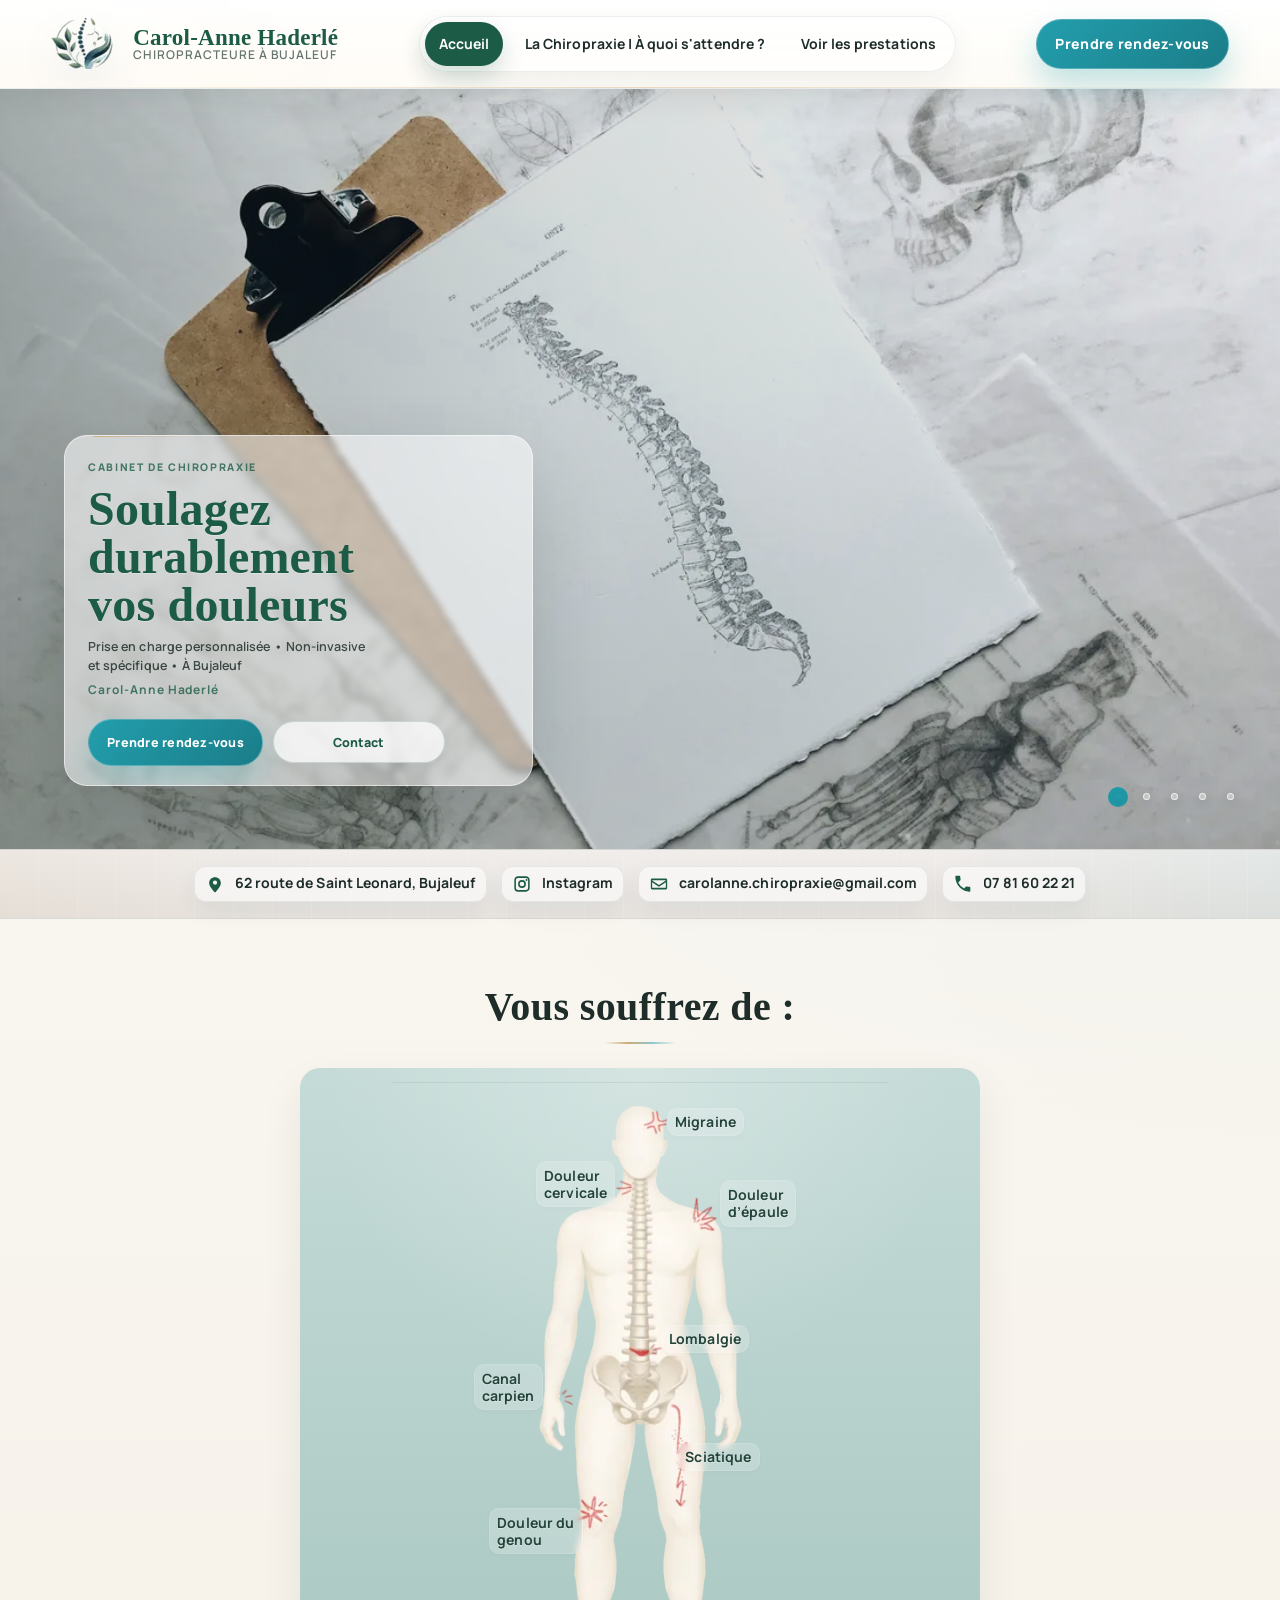
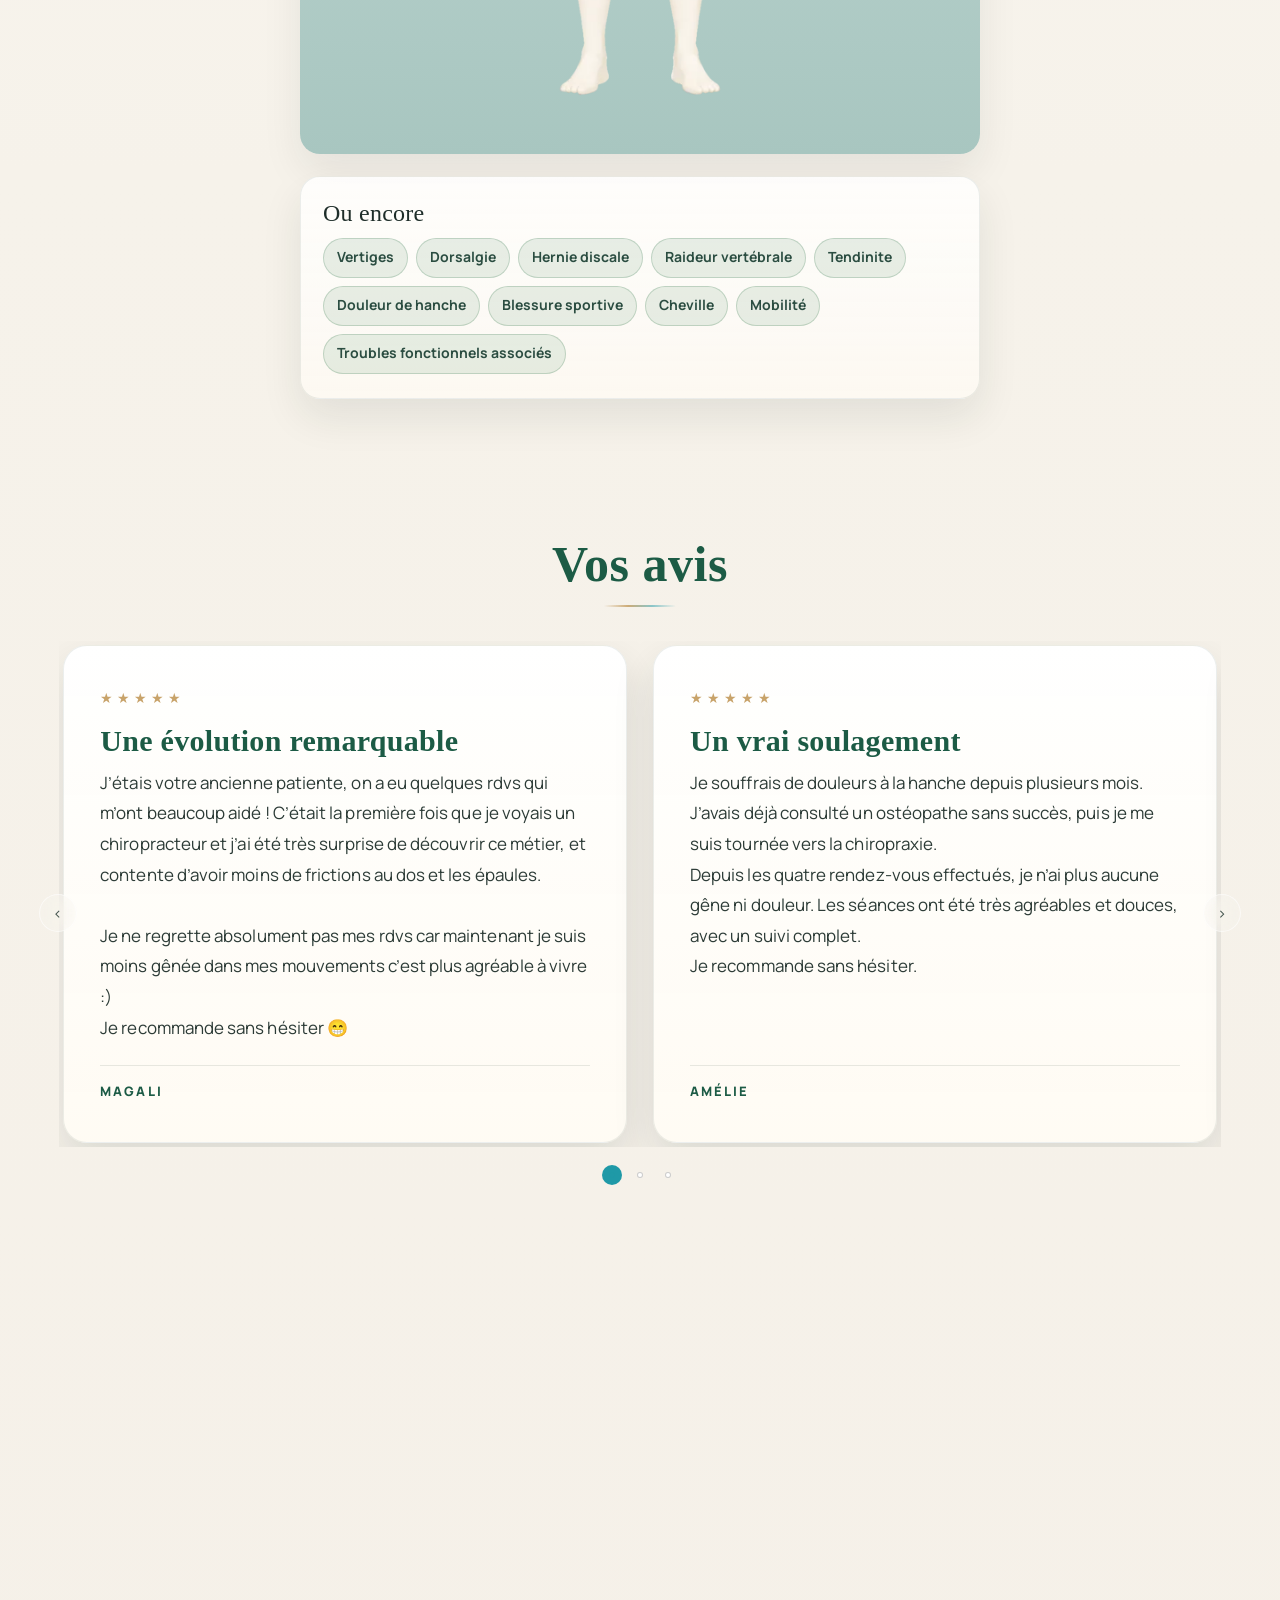
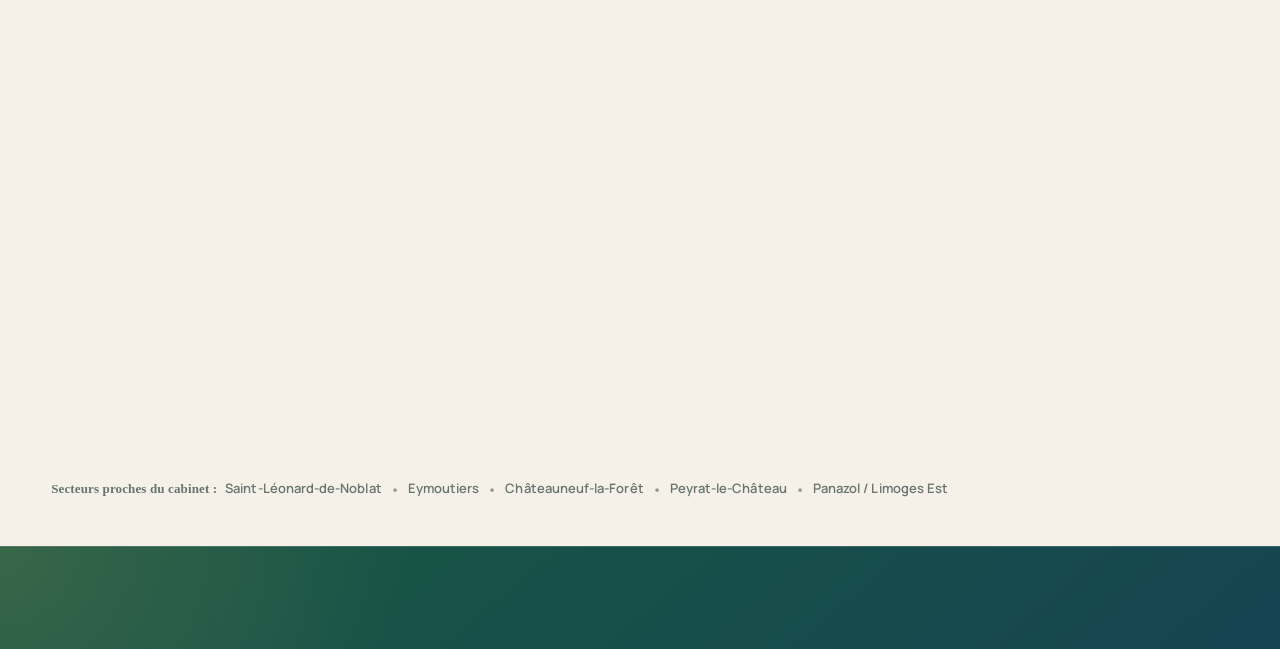
==== commit e678601b: "Update local page linking and sitemap" ====
--- a/Site Laly/index.html
+++ b/Site Laly/index.html
@@ -46,6 +46,7 @@
   <!-- CSS -->
   <link rel="stylesheet" href="assets/css/home.min.css" />
   <link rel="stylesheet" href="assets/css/hero-nav-fix.css?v=20260404-hero" />
+  <link rel="stylesheet" href="assets/css/local-page.css" />
   <style>
     .hero-badge__brand {
       display: block;
@@ -497,6 +498,19 @@
       </div>
     </section>
 
+    <section class="local-links" aria-labelledby="local-links-home-title">
+      <div class="local-links__inner">
+        <h2 class="local-links__title" id="local-links-home-title">Secteurs proches du cabinet :</h2>
+        <ul class="local-links__list">
+          <li><a href="chiropracteur-proche-saint-leonard-de-noblat.html">Saint-Léonard-de-Noblat</a></li>
+          <li><a href="chiropracteur-proche-eymoutiers.html">Eymoutiers</a></li>
+          <li><a href="chiropracteur-proche-chateauneuf-la-foret.html">Châteauneuf-la-Forêt</a></li>
+          <li><a href="chiropracteur-proche-peyrat-le-chateau.html">Peyrat-le-Château</a></li>
+          <li><a href="chiropracteur-proche-panazol-limoges-est.html">Panazol / Limoges Est</a></li>
+        </ul>
+      </div>
+    </section>
+
   </main>
 
   <footer class="siteFooter">
--- a/Site Laly/assets/css/local-page.css
+++ b/Site Laly/assets/css/local-page.css
@@ -0,0 +1,377 @@
+.page-local.local-popup-open {
+  overflow: hidden;
+}
+
+.local-popup {
+  position: fixed;
+  inset: 0;
+  z-index: 2200;
+}
+
+.local-popup[hidden] {
+  display: none !important;
+}
+
+.local-popup__backdrop {
+  position: absolute;
+  inset: 0;
+  background: rgba(18, 32, 29, 0.48);
+  backdrop-filter: blur(3px);
+  -webkit-backdrop-filter: blur(3px);
+}
+
+.local-popup__dialog {
+  position: relative;
+  z-index: 1;
+  width: min(560px, calc(100% - 28px));
+  margin: min(14vh, 110px) auto 0;
+  padding: 26px 24px 22px;
+  border: 1px solid rgba(255, 255, 255, 0.34);
+  border-radius: 28px;
+  background:
+    radial-gradient(circle at top right, rgba(200, 163, 106, 0.16), transparent 30%),
+    linear-gradient(180deg, rgba(255, 253, 249, 0.98), rgba(255, 250, 244, 0.96));
+  box-shadow: 0 30px 80px rgba(12, 25, 21, 0.28);
+  transform: translateY(10px) scale(0.98);
+  opacity: 0;
+  transition: opacity 0.22s ease, transform 0.22s ease;
+}
+
+.local-popup.is-open .local-popup__dialog {
+  opacity: 1;
+  transform: translateY(0) scale(1);
+}
+
+.local-popup__close {
+  position: absolute;
+  top: 12px;
+  right: 12px;
+  display: inline-grid;
+  place-items: center;
+  width: 36px;
+  height: 36px;
+  border: 0;
+  border-radius: 999px;
+  background: rgba(28, 91, 69, 0.1);
+  color: var(--c-primary);
+  font-size: 22px;
+  line-height: 1;
+  cursor: pointer;
+}
+
+.local-popup__eyebrow {
+  margin: 0 0 10px;
+  color: var(--c-muted);
+  font-size: 12px;
+  font-weight: 800;
+  letter-spacing: 0.16em;
+  text-transform: uppercase;
+}
+
+.local-popup__title {
+  margin: 0 0 10px;
+  color: var(--c-primary);
+  font-size: clamp(30px, 4.2vw, 42px);
+  line-height: 1;
+}
+
+.local-popup__text {
+  margin: 0;
+  color: rgba(30, 45, 41, 0.84);
+  font-size: 15px;
+  line-height: 1.72;
+  font-weight: 600;
+}
+
+.local-popup__actions {
+  display: flex;
+  gap: 12px;
+  flex-wrap: wrap;
+  margin-top: 18px;
+}
+
+.local-popup__btn {
+  display: inline-flex;
+  align-items: center;
+  justify-content: center;
+  min-height: 48px;
+  padding: 12px 18px;
+  border-radius: 999px;
+  text-decoration: none;
+  font-size: 14px;
+  font-weight: 800;
+  letter-spacing: 0.02em;
+}
+
+.local-popup__btn--primary {
+  background: var(--grad-accent);
+  color: #fff;
+  box-shadow: 0 16px 30px rgba(31, 153, 167, 0.22);
+}
+
+.local-popup__btn--ghost {
+  border: 1px solid rgba(28, 91, 69, 0.16);
+  background: rgba(255, 255, 255, 0.84);
+  color: var(--c-primary);
+}
+
+.local-intro {
+  position: relative;
+  padding: 56px 0 30px;
+}
+
+.local-intro::before {
+  content: "";
+  position: absolute;
+  inset: 0;
+  background:
+    radial-gradient(circle at 10% 0, rgba(200, 163, 106, 0.1), transparent 28%),
+    linear-gradient(180deg, rgba(255, 255, 255, 0.55), rgba(255, 255, 255, 0));
+  pointer-events: none;
+}
+
+.local-intro__inner {
+  position: relative;
+  z-index: 1;
+  width: min(1180px, 92%);
+  margin: 0 auto;
+}
+
+.local-intro__surface {
+  padding: 28px;
+  border: 1px solid rgba(23, 54, 45, 0.08);
+  border-radius: 28px;
+  background: linear-gradient(180deg, rgba(255, 255, 255, 0.9), rgba(255, 252, 246, 0.86));
+  box-shadow: 0 20px 50px rgba(20, 44, 36, 0.08);
+}
+
+.local-intro__eyebrow {
+  margin: 0 0 10px;
+  color: var(--c-muted);
+  font-size: 12px;
+  font-weight: 800;
+  letter-spacing: 0.16em;
+  text-transform: uppercase;
+}
+
+.local-intro__title {
+  margin: 0;
+  font-size: clamp(32px, 4vw, 48px);
+  line-height: 1.02;
+}
+
+.local-intro__lead {
+  max-width: 70ch;
+  margin: 16px 0 0;
+  color: #42534d;
+  font-size: 16px;
+  line-height: 1.78;
+}
+
+.local-intro__grid {
+  display: grid;
+  grid-template-columns: repeat(3, minmax(0, 1fr));
+  gap: 18px;
+  margin-top: 24px;
+}
+
+.local-intro__card {
+  padding: 22px 20px;
+  border: 1px solid rgba(23, 54, 45, 0.08);
+  border-radius: 22px;
+  background: rgba(255, 255, 255, 0.82);
+  box-shadow: 0 12px 28px rgba(20, 44, 36, 0.06);
+}
+
+.local-intro__card h3 {
+  margin: 0 0 10px;
+  font-size: 24px;
+  line-height: 1.08;
+}
+
+.local-intro__card p {
+  margin: 0;
+  color: #4d5f59;
+  font-size: 14px;
+  line-height: 1.72;
+}
+
+.local-intro__actions {
+  display: flex;
+  gap: 12px;
+  flex-wrap: wrap;
+  margin-top: 24px;
+}
+
+.local-intro__btn {
+  display: inline-flex;
+  align-items: center;
+  justify-content: center;
+  min-height: 48px;
+  padding: 12px 18px;
+  border-radius: 999px;
+  text-decoration: none;
+  font-size: 14px;
+  font-weight: 800;
+  letter-spacing: 0.02em;
+}
+
+.local-intro__btn--primary {
+  background: var(--grad-accent);
+  color: #fff;
+  box-shadow: 0 16px 32px rgba(31, 153, 167, 0.22);
+}
+
+.local-intro__btn--ghost {
+  border: 1px solid rgba(28, 91, 69, 0.14);
+  background: rgba(255, 255, 255, 0.78);
+  color: var(--c-primary);
+}
+
+.local-intro__note {
+  margin: 14px 0 0;
+  color: #61726c;
+  font-size: 13px;
+  line-height: 1.65;
+}
+
+.local-links {
+  padding: 8px 0 44px;
+}
+
+.local-links__inner {
+  width: min(1180px, 92%);
+  margin: 0 auto;
+  padding: 0;
+  border: 0;
+  border-radius: 0;
+  background: transparent;
+  box-shadow: none;
+  display: flex;
+  flex-wrap: wrap;
+  align-items: baseline;
+  gap: 8px;
+}
+
+.local-links__title {
+  margin: 0;
+  color: #66756f;
+  font-size: 13px;
+  font-weight: 700;
+  line-height: 1.6;
+}
+
+.local-links__list {
+  display: flex;
+  flex-wrap: wrap;
+  gap: 0;
+  margin: 0;
+  padding: 0;
+  list-style: none;
+  align-items: center;
+}
+
+.local-links__list li {
+  display: inline-flex;
+  align-items: center;
+}
+
+.local-links__list li:not(:last-child)::after {
+  content: "\2022";
+  margin: 0 8px;
+  color: rgba(102, 117, 111, 0.7);
+}
+
+.local-links__list a,
+.local-links__list span {
+  color: #66756f;
+  text-decoration: none;
+  font-size: 13px;
+  font-weight: 600;
+  line-height: 1.6;
+  display: inline;
+}
+
+.local-links__list a:hover,
+.local-links__list a:focus-visible {
+  color: var(--c-primary);
+  text-decoration: underline;
+  text-underline-offset: 0.18em;
+}
+
+.local-links__list a[aria-current="page"],
+.local-links__list span[aria-current="page"] {
+  color: var(--c-primary);
+}
+
+@media (max-width: 900px) {
+  .local-intro__grid {
+    grid-template-columns: 1fr;
+  }
+}
+
+@media (max-width: 768px) {
+  .local-popup__dialog {
+    width: min(100% - 24px, 520px);
+    margin-top: 92px;
+    padding: 22px 18px 18px;
+    border-radius: 24px;
+  }
+
+  .local-popup__title {
+    font-size: clamp(28px, 8vw, 34px);
+  }
+
+  .local-popup__text {
+    font-size: 14px;
+    line-height: 1.6;
+  }
+
+  .local-popup__actions,
+  .local-intro__actions {
+    flex-direction: column;
+  }
+
+  .local-popup__btn,
+  .local-intro__btn {
+    width: 100%;
+  }
+
+  .local-intro {
+    padding-top: 42px;
+  }
+
+  .local-intro__surface,
+  .local-links__inner {
+    width: min(calc(100% - 24px), 560px);
+    margin-inline: auto;
+    padding: 0;
+    border-radius: 0;
+  }
+
+  .local-links__inner {
+    display: block;
+  }
+
+  .local-links {
+    padding-bottom: 36px;
+  }
+
+  .local-links__title {
+    display: inline;
+    font-size: 12.5px;
+  }
+
+  .local-links__list {
+    display: inline;
+  }
+
+  .local-links__list li {
+    display: inline;
+  }
+
+  .local-links__list a,
+  .local-links__list span {
+    font-size: 12.5px;
+  }
+}
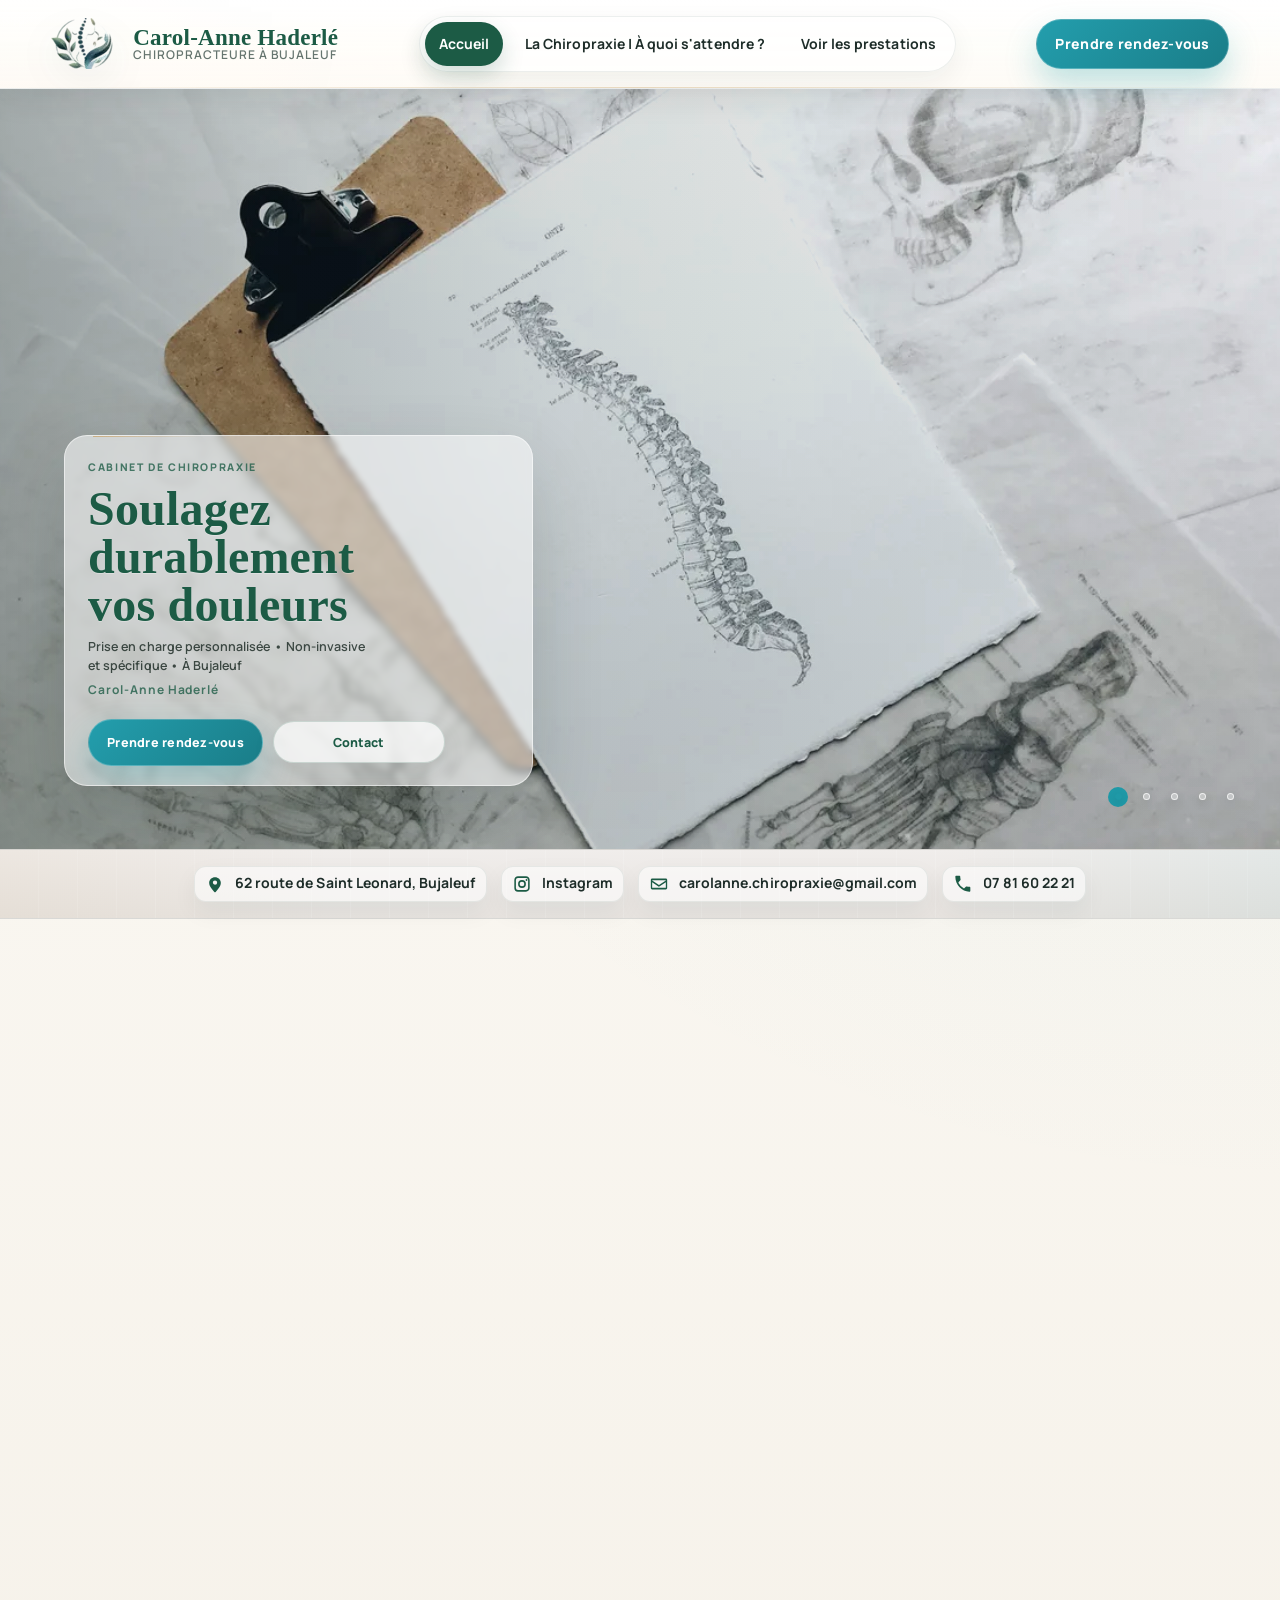
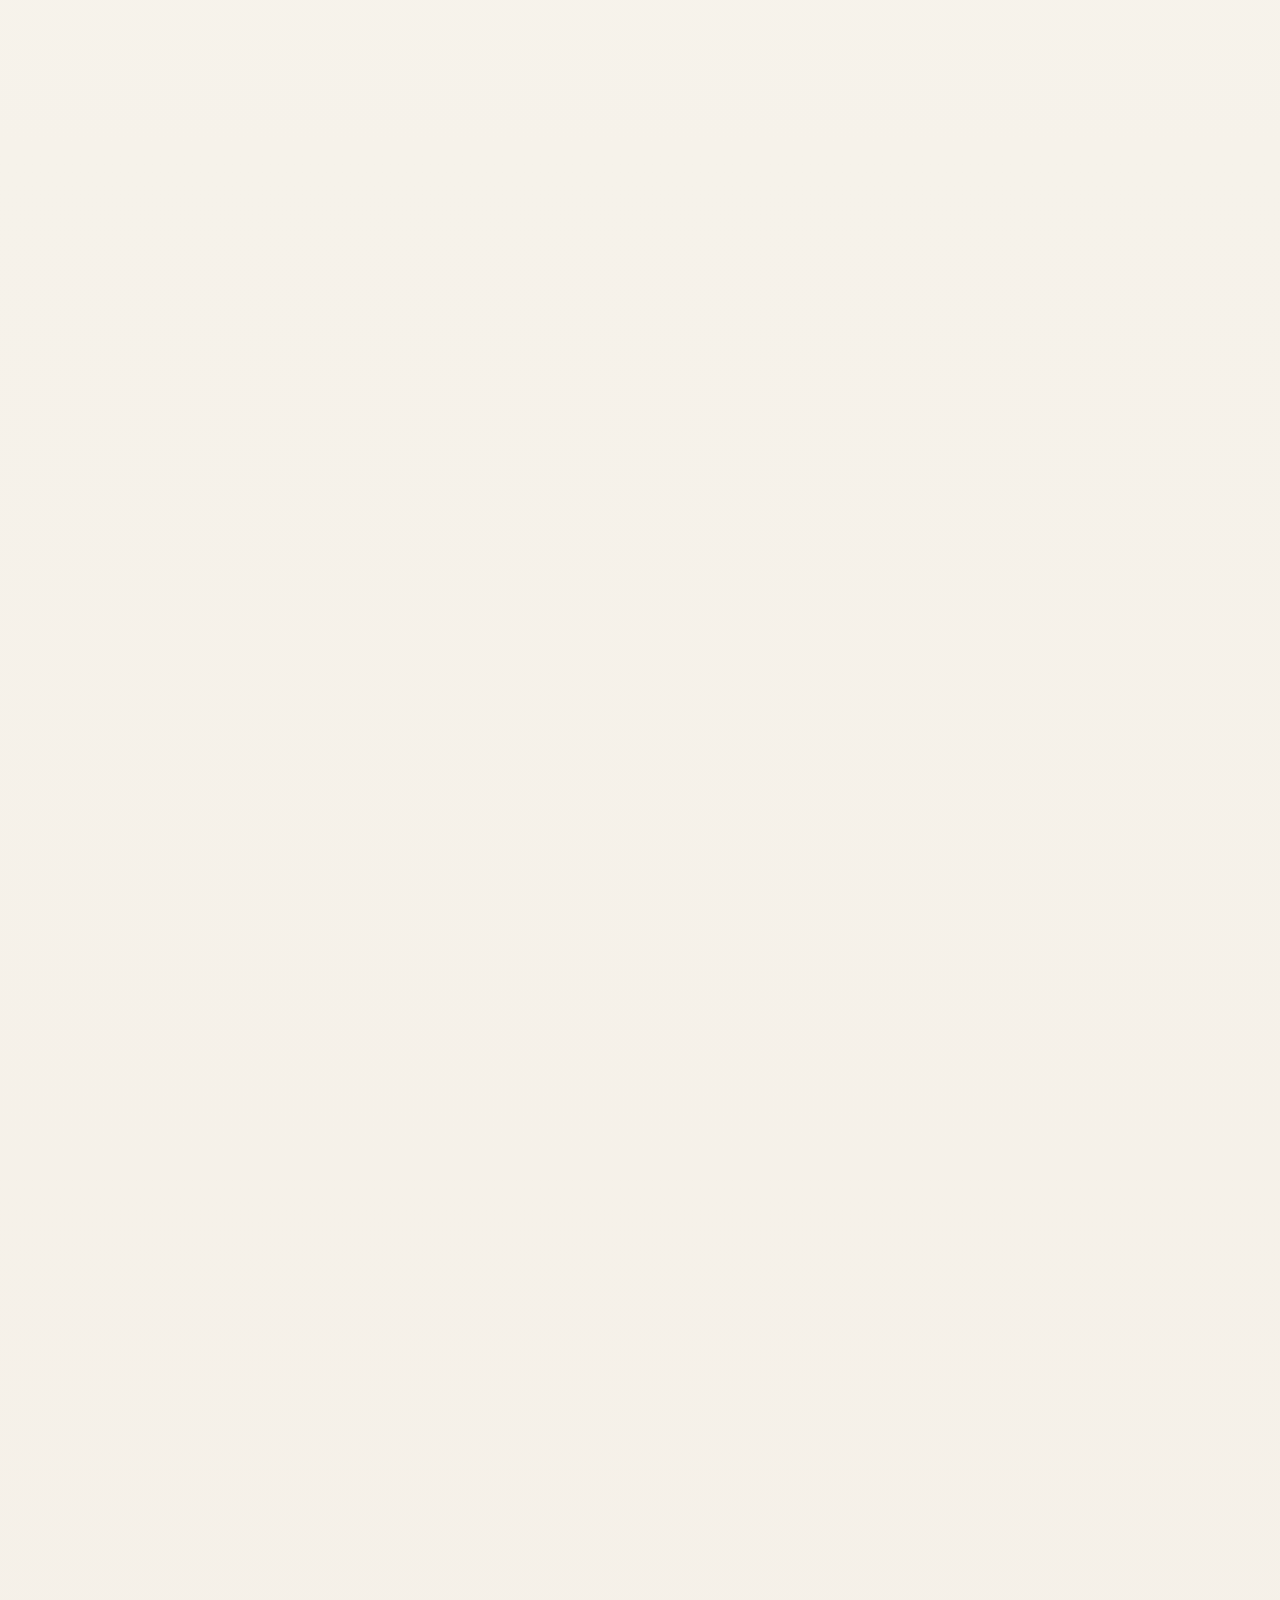
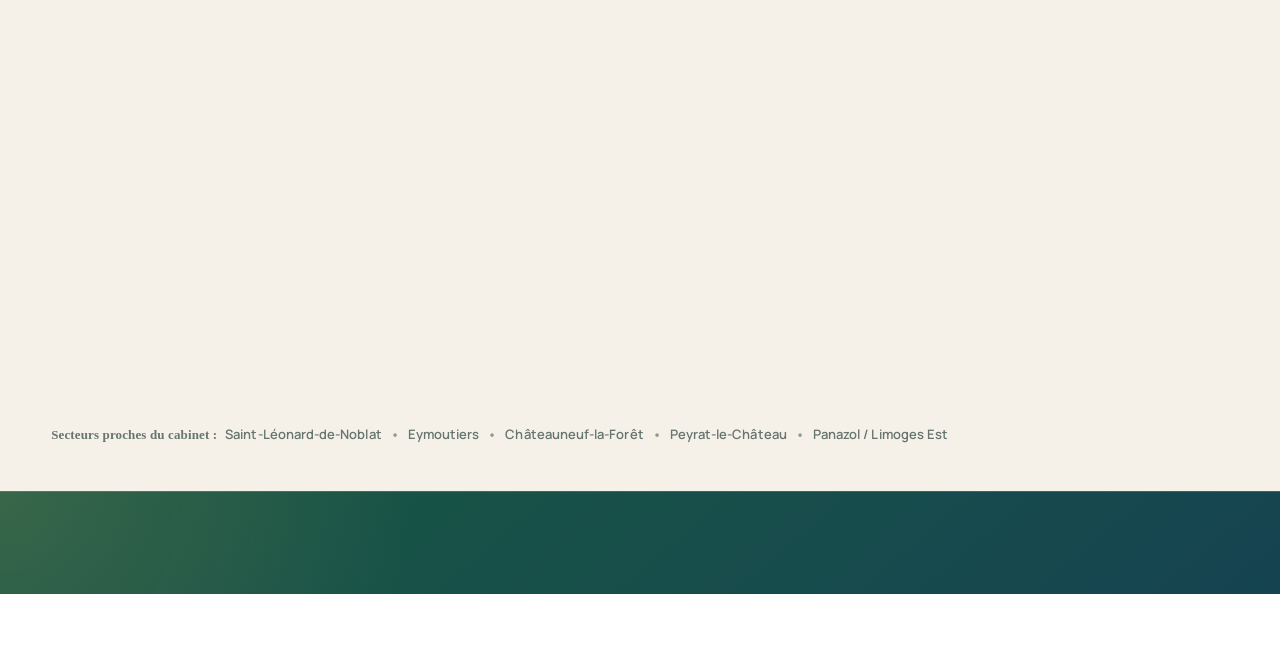
==== commit c45a8321: "ee" ====
(no text change in the page or its own stylesheets)
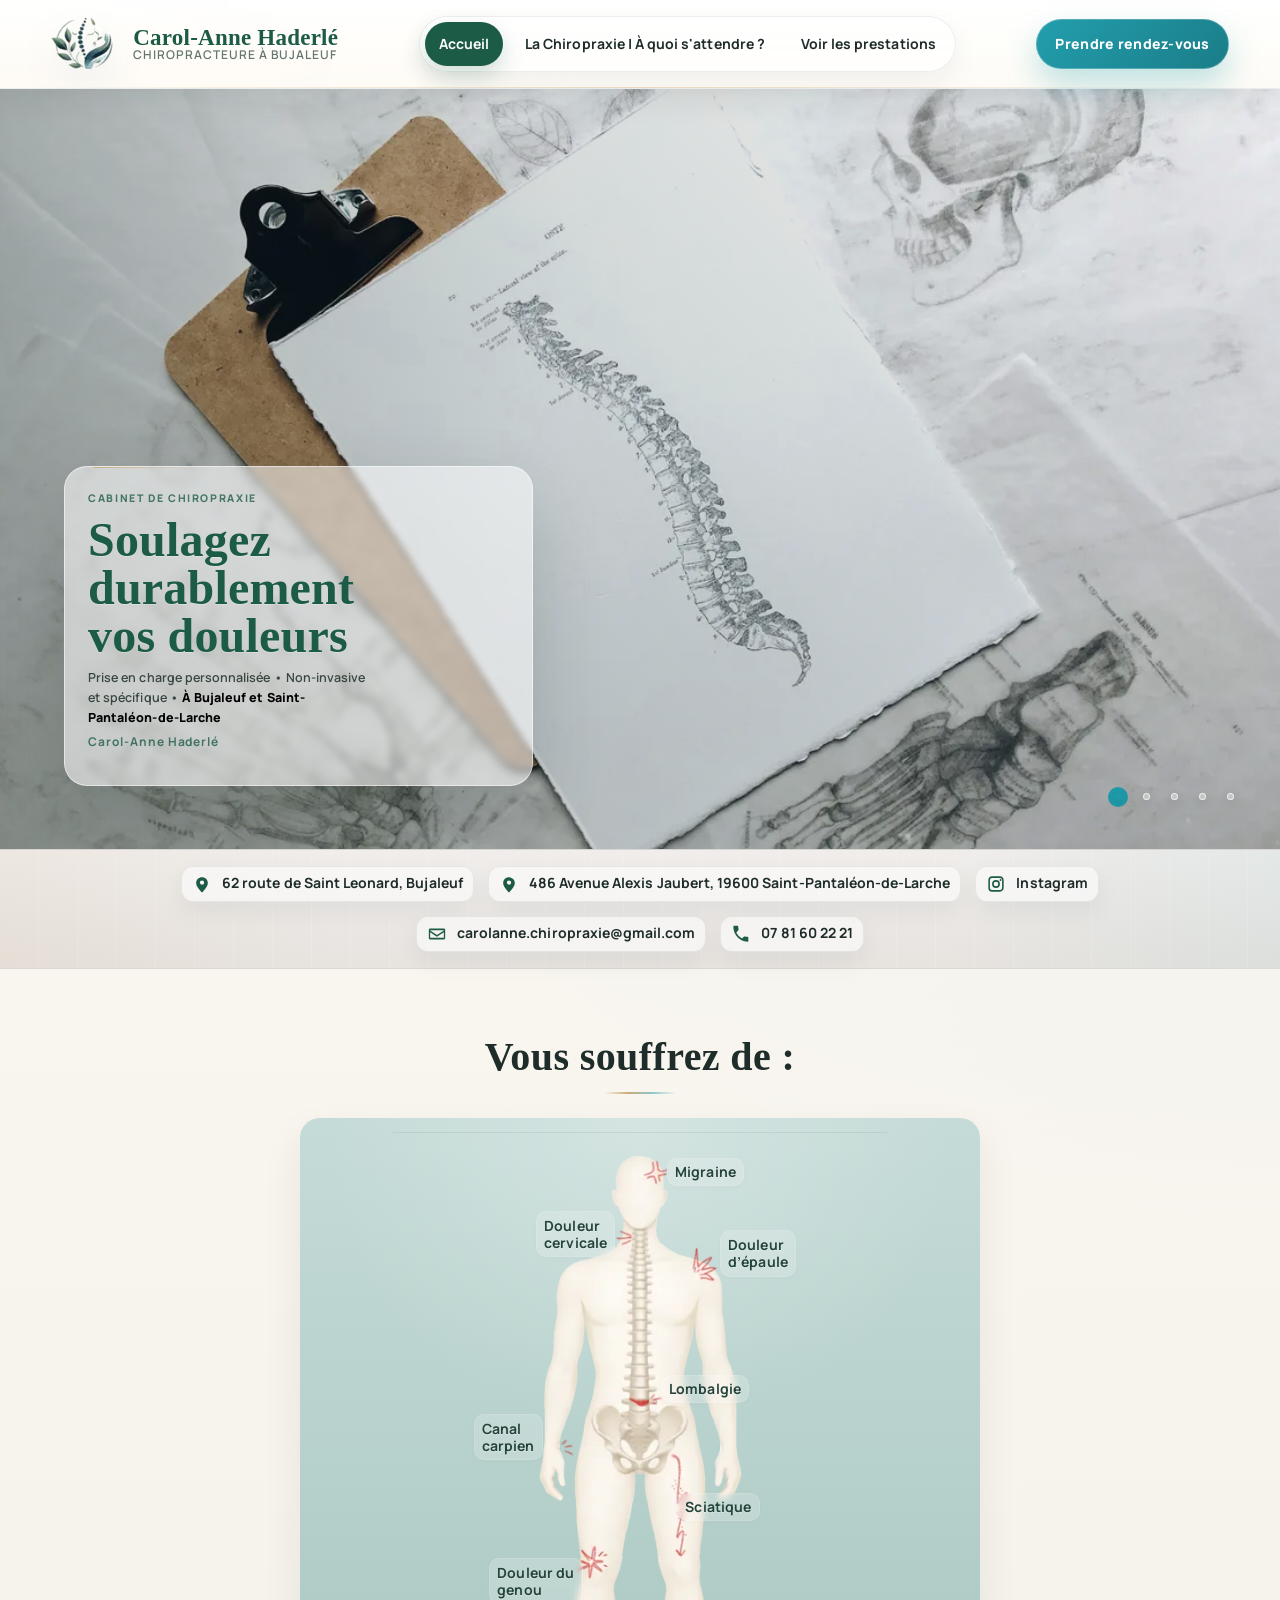
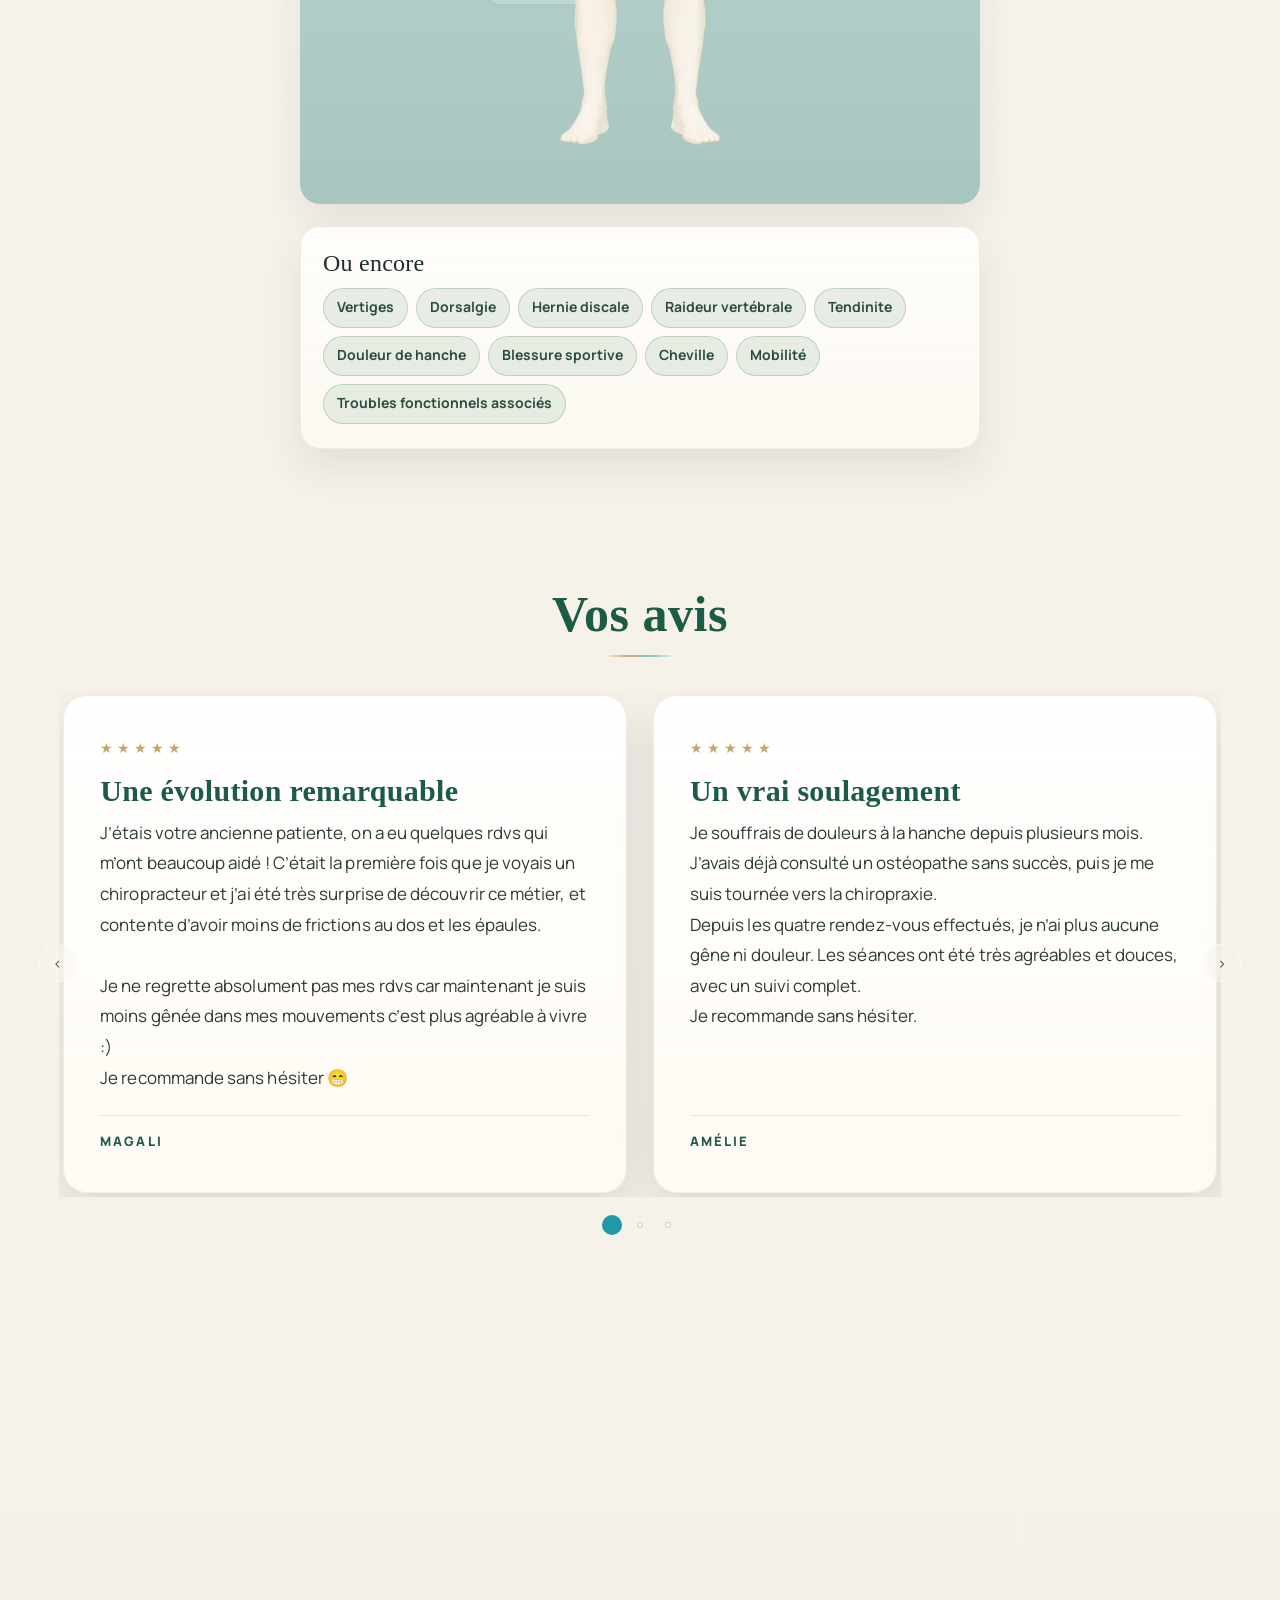
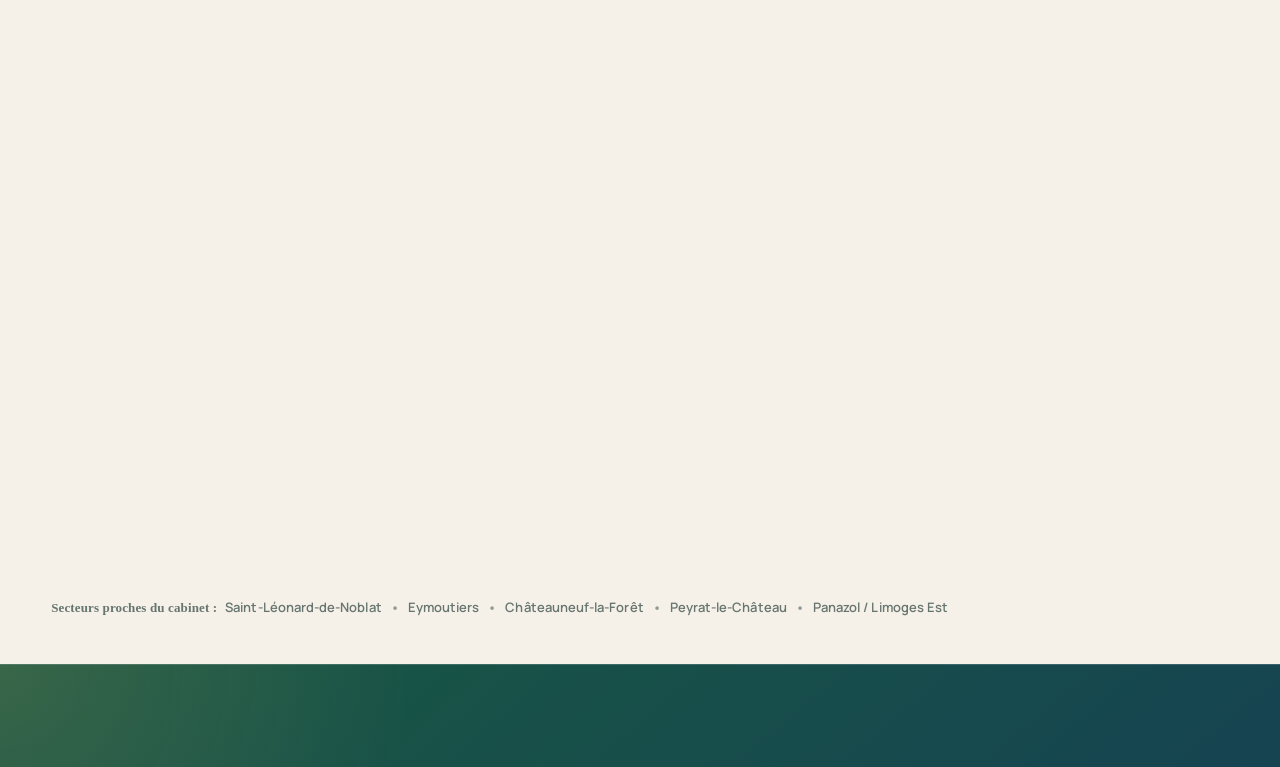
==== commit 59330782: "ee" ====
--- a/Site Laly/index.html
+++ b/Site Laly/index.html
@@ -58,11 +58,62 @@
       color: rgba(28, 91, 69, 0.78);
     }
 
+    .hero-badge__text strong {
+      font-weight: 900;
+      color: #000;
+    }
+
+    .map-location-switcher {
+      display: flex;
+      flex-wrap: wrap;
+      justify-content: center;
+      gap: 12px;
+      margin: 0 0 18px;
+    }
+
+    .map-location-switcher__btn {
+      appearance: none;
+      border: 1px solid rgba(30, 107, 58, 0.22);
+      background: #fff;
+      color: #1e6b3a;
+      border-radius: 999px;
+      padding: 11px 18px;
+      font: inherit;
+      font-weight: 700;
+      cursor: pointer;
+      transition: background-color 0.2s ease, color 0.2s ease, border-color 0.2s ease, transform 0.2s ease;
+    }
+
+    .map-location-switcher__btn:hover,
+    .map-location-switcher__btn:focus-visible {
+      border-color: #1e6b3a;
+      transform: translateY(-1px);
+      outline: none;
+    }
+
+    .map-location-switcher__btn.is-active {
+      background: #1e6b3a;
+      color: #fff;
+      border-color: #1e6b3a;
+      box-shadow: 0 10px 24px rgba(30, 107, 58, 0.16);
+    }
+
     @media (max-width: 768px) {
       .hero-badge__brand {
         margin-top: 5px;
         font-size: 11px;
         letter-spacing: 0.06em;
+      }
+
+      .map-location-switcher {
+        gap: 10px;
+        margin-bottom: 14px;
+      }
+
+      .map-location-switcher__btn {
+        width: 100%;
+        max-width: 320px;
+        padding: 10px 16px;
       }
     }
   </style>
@@ -187,51 +238,9 @@
       <p class="hero-badge__kicker">CABINET DE CHIROPRAXIE</p>
       <h1 class="hero-badge__title">Soulagez durablement vos douleurs</h1>
       <p class="hero-badge__text">
-        Prise en charge personnalisée • Non-invasive et spécifique • À Bujaleuf
+        Prise en charge personnalisée • Non-invasive et spécifique • <strong>À Bujaleuf et Saint-Pantaléon-de-Larche</strong>
         <span class="hero-badge__brand">Carol-Anne Haderlé</span>
       </p>
-
-      <div class="hero-badge__actions" data-contact-widget>
-        <a class="hero-badge__btn" href="prestations.html">Prendre rendez-vous</a>
-
-        <button
-          class="hero-badge__link hero-contact-trigger js-contact-trigger"
-          type="button"
-          aria-expanded="false"
-          aria-haspopup="dialog"
-          aria-controls="heroContactPanel">
-          Contact
-        </button>
-
-        <div class="hero-contact-panel js-contact-panel" id="heroContactPanel" role="dialog" aria-label="Coordonnées du cabinet" hidden inert>
-          <button class="hero-contact-close js-contact-close" type="button" aria-label="Fermer">&times;</button>
-
-          <div class="hero-contact-content">
-            <a href="tel:+33781602221">
-              <svg class="icon" aria-hidden="true"><use href="#icon-phone"></use></svg>
-              <span>07 81 60 22 21</span>
-            </a>
-
-            <a href="mailto:carolanne.chiropraxie@gmail.com">
-              <svg class="icon" aria-hidden="true"><use href="#icon-envelope"></use></svg>
-              <span>carolanne.chiropraxie@gmail.com</span>
-            </a>
-
-            <a href="https://www.google.com/maps/dir/?api=1&destination=62+route+de+Saint+Leonard+Bujaleuf"
-               target="_blank" rel="noopener">
-              <svg class="icon" aria-hidden="true"><use href="#icon-pin"></use></svg>
-              <span>Venir au cabinet</span>
-            </a>
-
-            <a href="https://www.instagram.com/carolanne.chiropraxie/"
-               target="_blank" rel="noopener">
-              <svg class="icon" aria-hidden="true"><use href="#icon-instagram"></use></svg>
-              <span>Instagram</span>
-            </a>
-          </div>
-        </div>
-
-      </div>
 
     </div>
   </section>
@@ -246,6 +255,13 @@
        target="_blank" rel="noopener">
       <svg class="icon" aria-hidden="true"><use href="#icon-pin"></use></svg>
       <span>62 route de Saint Leonard, Bujaleuf</span>
+    </a>
+
+    <a class="contact-item"
+       href="https://www.google.com/maps/dir/?api=1&destination=486+Avenue+Alexis+Jaubert+19600+Saint-Pantaleon-de-Larche"
+       target="_blank" rel="noopener">
+      <svg class="icon" aria-hidden="true"><use href="#icon-pin"></use></svg>
+      <span>486 Avenue Alexis Jaubert, 19600 Saint-Pantaléon-de-Larche</span>
     </a>
 
     <a class="contact-item"
@@ -480,8 +496,38 @@
 
     <!-- MAP -->
     <section class="map-section" id="acces">
+      <div class="map-location-switcher" role="tablist" aria-label="Choisir le cabinet à afficher sur la carte">
+        <button
+          class="map-location-switcher__btn is-active"
+          type="button"
+          role="tab"
+          aria-selected="true"
+          data-map-button
+          data-map-label="Bujaleuf"
+          data-map-src="https://www.google.com/maps?q=62+route+de+Saint+Leonard+Bujaleuf&output=embed"
+          data-map-link="https://www.google.com/maps/dir/?api=1&destination=62+route+de+Saint+Leonard+Bujaleuf"
+          data-map-title="Localisation du cabinet de Bujaleuf sur Google Maps"
+          data-map-cta="CLIQUEZ ICI POUR VENIR AU CABINET DE BUJALEUF">
+          Bujaleuf
+        </button>
+        <button
+          class="map-location-switcher__btn"
+          type="button"
+          role="tab"
+          aria-selected="false"
+          data-map-button
+          data-map-label="Saint-Pantaléon-de-Larche"
+          data-map-src="https://www.google.com/maps?q=486+Avenue+Alexis+Jaubert+19600+Saint-Pantaleon-de-Larche&output=embed"
+          data-map-link="https://www.google.com/maps/dir/?api=1&destination=486+Avenue+Alexis+Jaubert+19600+Saint-Pantaleon-de-Larche"
+          data-map-title="Localisation du cabinet de Saint-Pantaléon-de-Larche sur Google Maps"
+          data-map-cta="CLIQUEZ ICI POUR VENIR AU CABINET DE SAINT-PANTALEON-DE-LARCHE">
+          Saint-Pantaléon-de-Larche
+        </button>
+      </div>
+
       <div class="map-wrapper">
         <iframe
+          id="cabinetMapFrame"
           src="https://www.google.com/maps?q=62+route+de+Saint+Leonard+Bujaleuf&output=embed"
           title="Localisation du cabinet sur Google Maps"
           loading="lazy"
@@ -491,9 +537,9 @@
       </div>
 
       <div class="map-section__cta">
-        <a href="https://www.google.com/maps/dir/?api=1&destination=62+route+de+Saint+Leonard+Bujaleuf"
+        <a id="cabinetMapLink" href="https://www.google.com/maps/dir/?api=1&destination=62+route+de+Saint+Leonard+Bujaleuf"
            target="_blank" rel="noopener">
-          CLIQUEZ ICI POUR VENIR AU CABINET
+          CLIQUEZ ICI POUR VENIR AU CABINET DE BUJALEUF
         </a>
       </div>
     </section>
@@ -580,5 +626,32 @@
   </div>
 
   <script src="assets/js/index.min.js" defer></script>
+  <script>
+    document.addEventListener('DOMContentLoaded', function () {
+      var mapButtons = document.querySelectorAll('[data-map-button]');
+      var mapFrame = document.getElementById('cabinetMapFrame');
+      var mapLink = document.getElementById('cabinetMapLink');
+
+      if (!mapButtons.length || !mapFrame || !mapLink) {
+        return;
+      }
+
+      mapButtons.forEach(function (button) {
+        button.addEventListener('click', function () {
+          mapButtons.forEach(function (item) {
+            item.classList.remove('is-active');
+            item.setAttribute('aria-selected', 'false');
+          });
+
+          button.classList.add('is-active');
+          button.setAttribute('aria-selected', 'true');
+          mapFrame.src = button.dataset.mapSrc || mapFrame.src;
+          mapFrame.title = button.dataset.mapTitle || mapFrame.title;
+          mapLink.href = button.dataset.mapLink || mapLink.href;
+          mapLink.textContent = button.dataset.mapCta || mapLink.textContent;
+        });
+      });
+    });
+  </script>
 </body>
 </html>
--- a/Site Laly/assets/css/hero-nav-fix.css
+++ b/Site Laly/assets/css/hero-nav-fix.css
@@ -55,6 +55,7 @@
     width: min(469px, calc(100% - 32px));
     padding: 23px 23px 19px;
     border-radius: 23px;
+    overflow: visible;
   }
 
   .hero-badge__kicker {
@@ -78,12 +79,41 @@
 
   .hero-badge__actions {
     gap: 10px;
+    position: relative;
+    overflow: visible;
+    align-items: stretch;
   }
 
   .hero-badge__btn,
   .hero-badge__link {
     min-height: 42px;
     font-size: 12.5px;
+  }
+
+  .hero-contact-panel {
+    right: 0;
+    bottom: calc(100% + 12px);
+    width: min(360px, calc(100vw - 48px));
+    max-height: min(70vh, 420px);
+    padding: 20px 18px 18px;
+    overflow: auto;
+  }
+
+  .hero-contact-content {
+    display: grid;
+    gap: 10px;
+    padding-top: 18px;
+  }
+
+  .hero-contact-content a {
+    min-width: 0;
+    align-items: flex-start;
+  }
+
+  .hero-contact-content a span {
+    min-width: 0;
+    overflow-wrap: anywhere;
+    word-break: break-word;
   }
 }
 
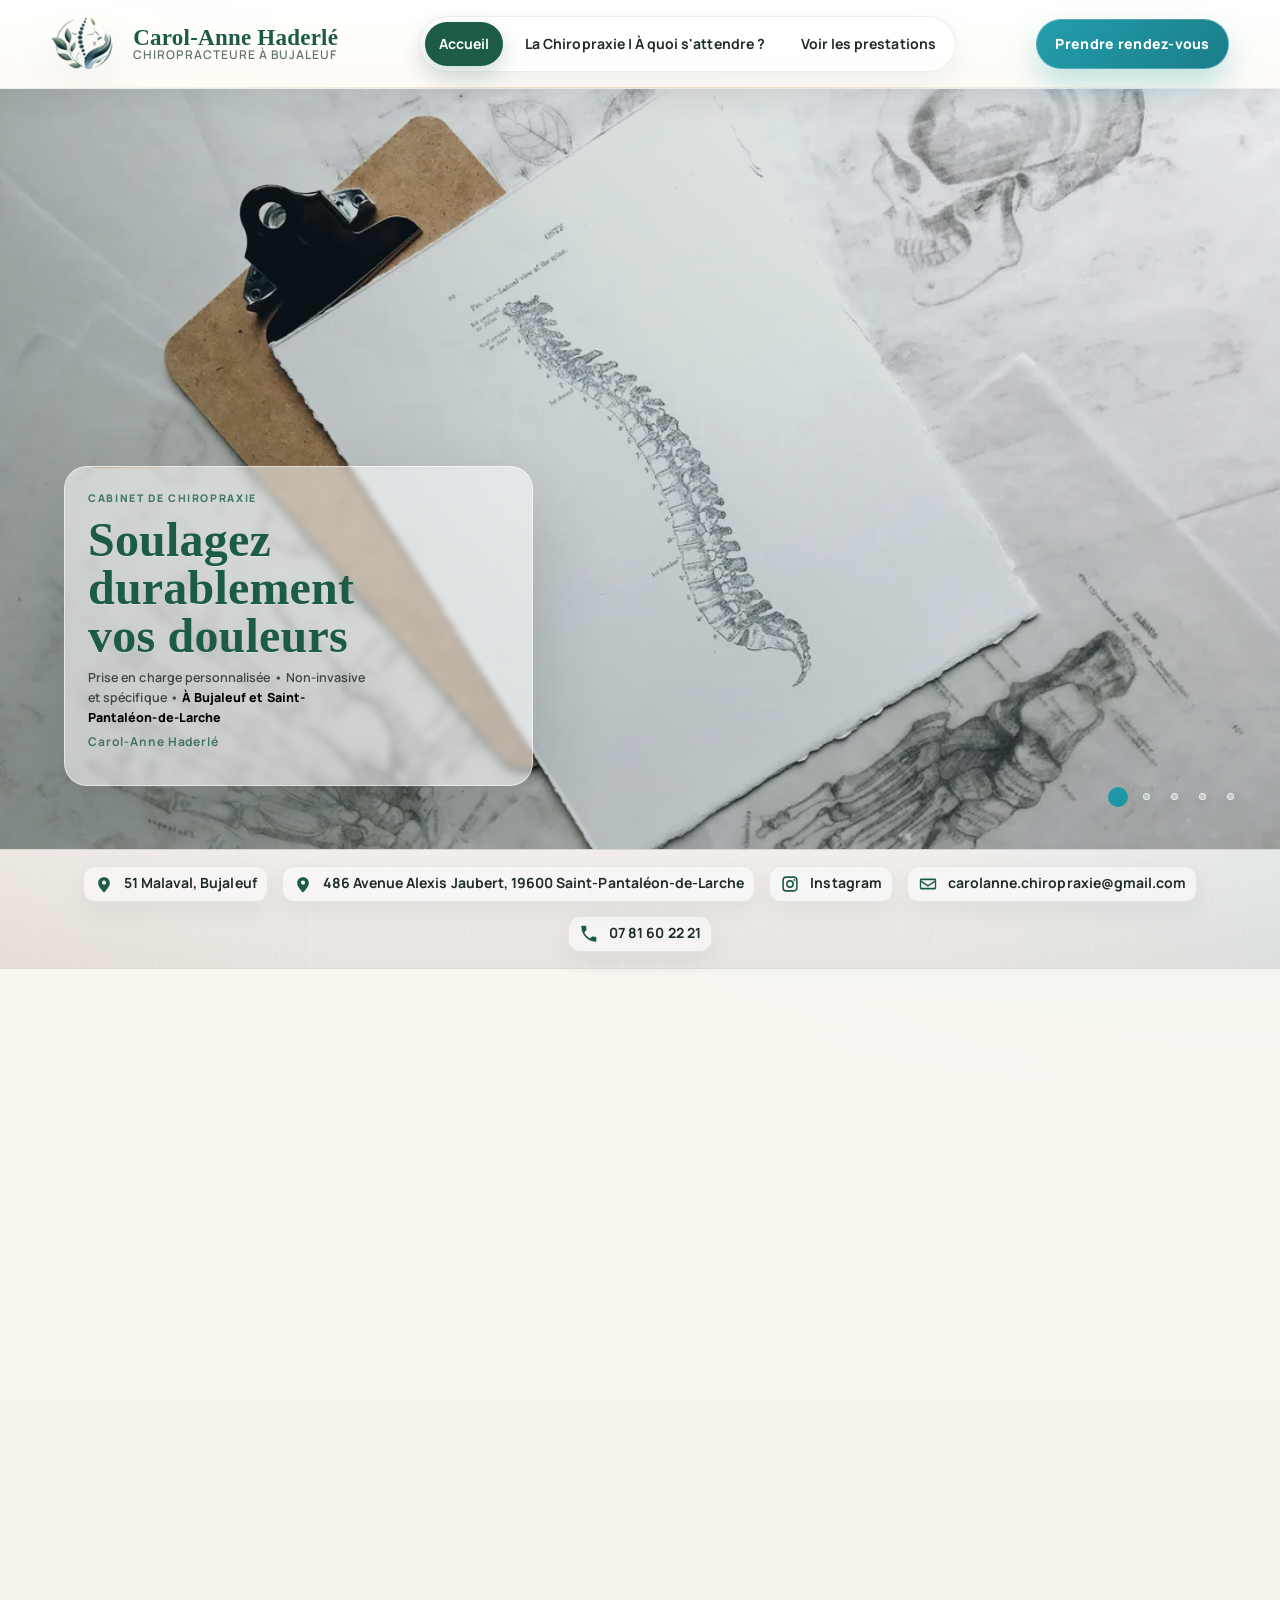
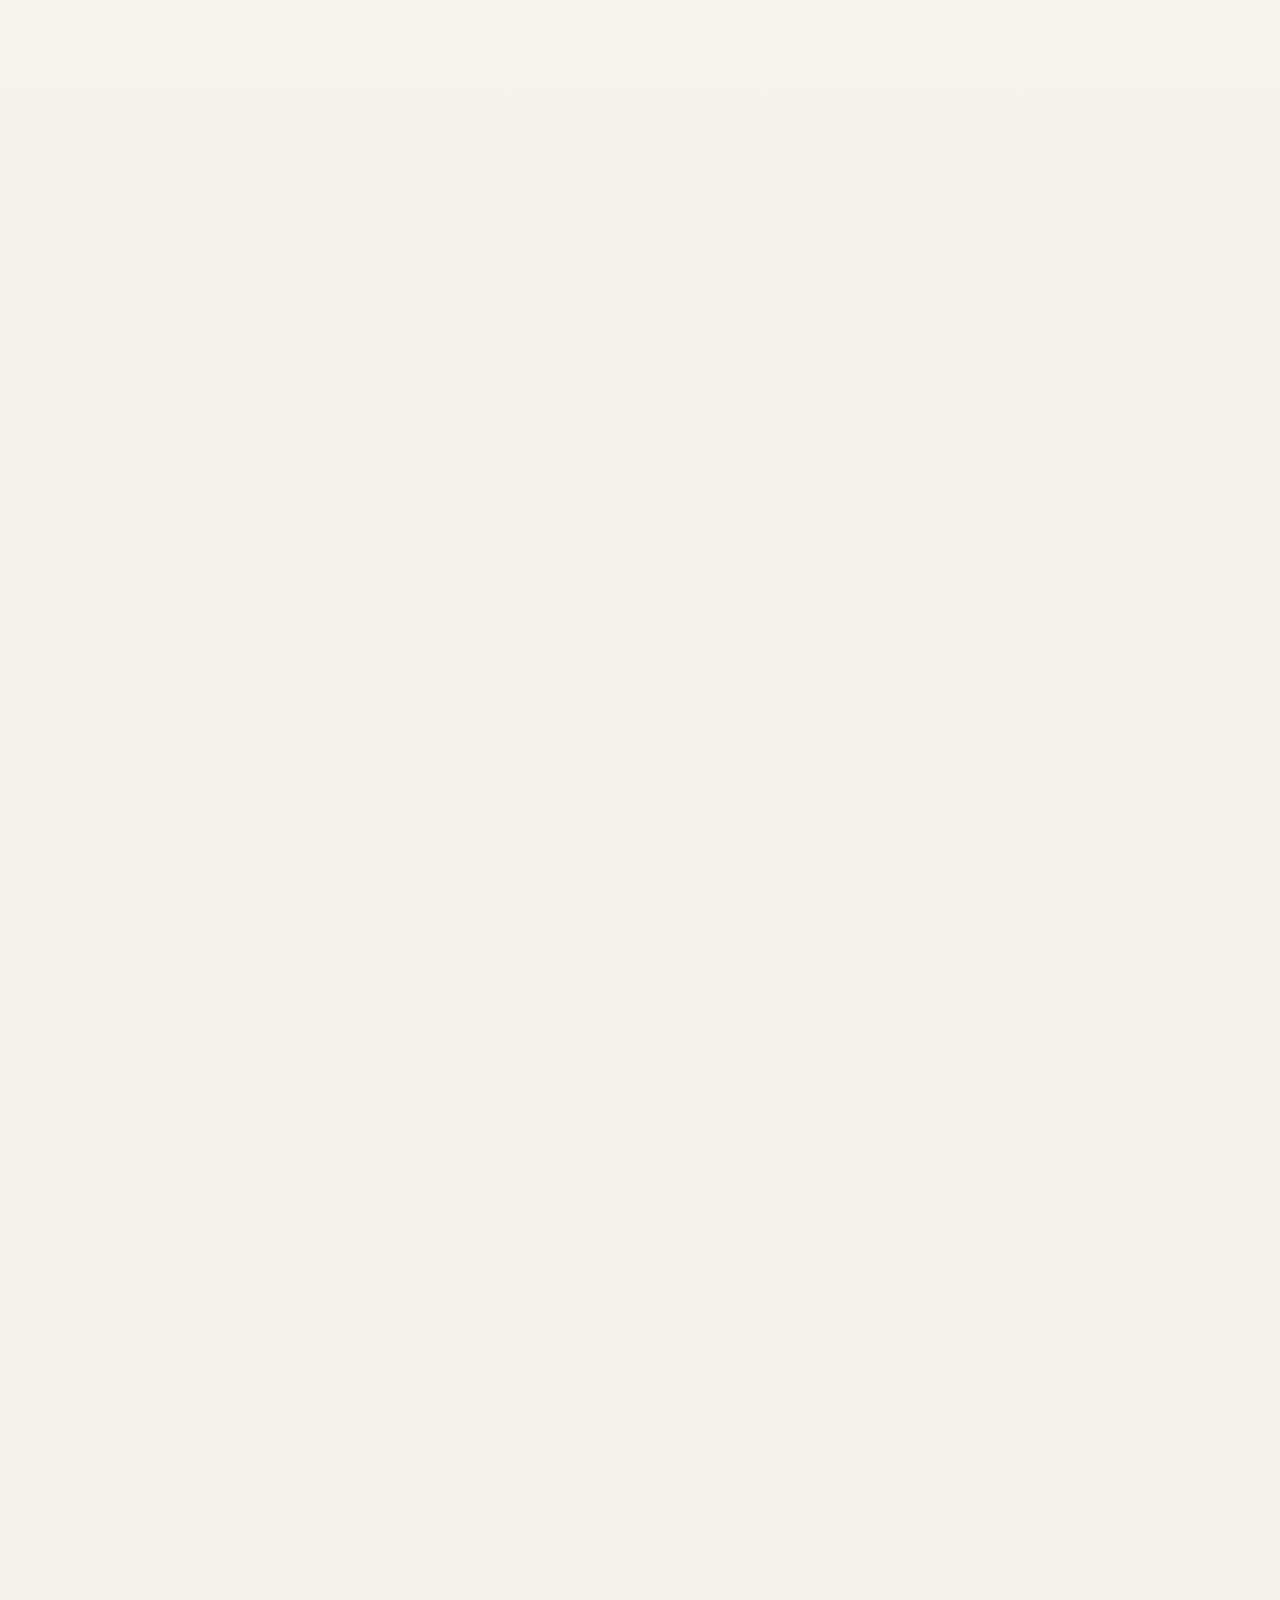
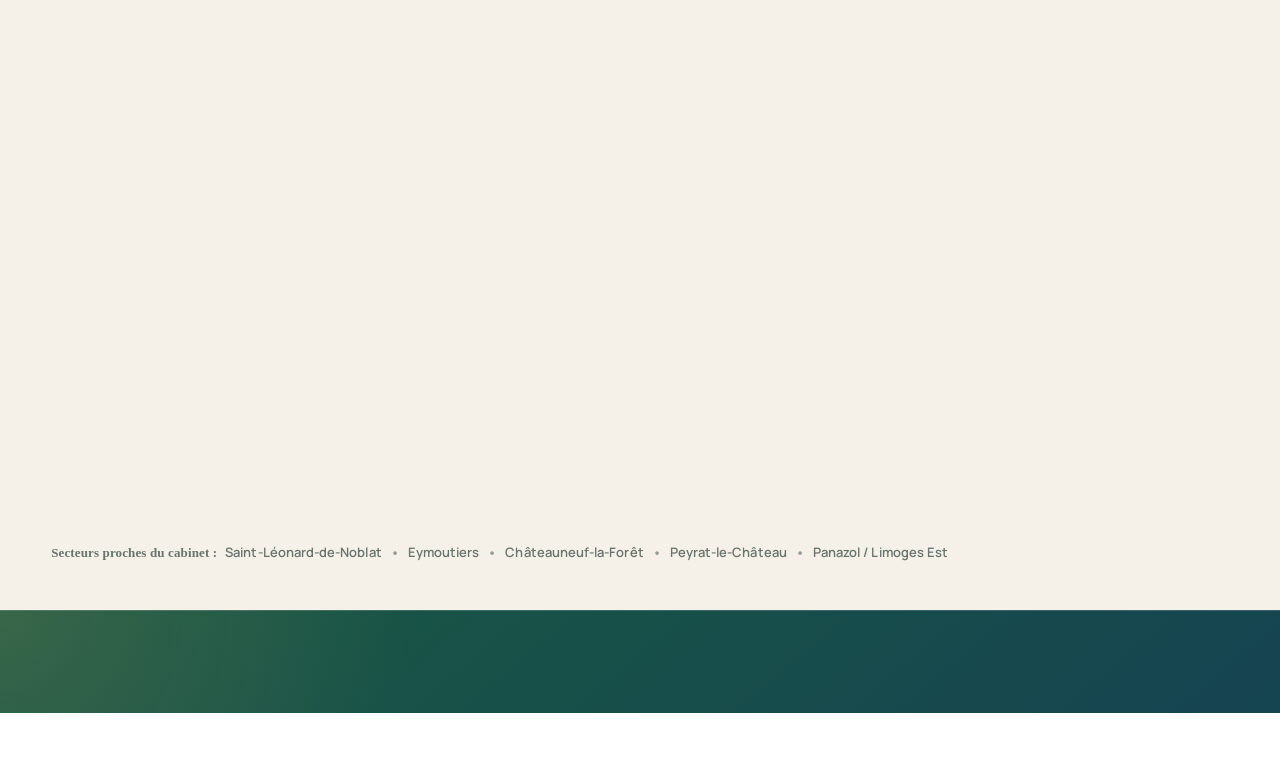
==== commit a4f38f8f: "Update Bujaleuf cabinet address" ====
--- a/Site Laly/index.html
+++ b/Site Laly/index.html
@@ -34,7 +34,7 @@
     "sameAs":["https://www.instagram.com/carolanne.chiropraxie/"],
     "address":{
       "@type":"PostalAddress",
-      "streetAddress":"62 route de Saint Leonard",
+      "streetAddress":"51 Malaval",
       "addressLocality":"Bujaleuf",
       "addressCountry":"FR"
     },
@@ -251,10 +251,10 @@
 
     <!-- Adresse -->
     <a class="contact-item"
-       href="https://www.google.com/maps/dir/?api=1&destination=62+route+de+Saint+Leonard+Bujaleuf"
+       href="https://www.google.com/maps/dir/?api=1&destination=51+Malaval+Bujaleuf"
        target="_blank" rel="noopener">
       <svg class="icon" aria-hidden="true"><use href="#icon-pin"></use></svg>
-      <span>62 route de Saint Leonard, Bujaleuf</span>
+      <span>51 Malaval, Bujaleuf</span>
     </a>
 
     <a class="contact-item"
@@ -504,8 +504,8 @@
           aria-selected="true"
           data-map-button
           data-map-label="Bujaleuf"
-          data-map-src="https://www.google.com/maps?q=62+route+de+Saint+Leonard+Bujaleuf&output=embed"
-          data-map-link="https://www.google.com/maps/dir/?api=1&destination=62+route+de+Saint+Leonard+Bujaleuf"
+          data-map-src="https://www.google.com/maps?q=51+Malaval+Bujaleuf&output=embed"
+          data-map-link="https://www.google.com/maps/dir/?api=1&destination=51+Malaval+Bujaleuf"
           data-map-title="Localisation du cabinet de Bujaleuf sur Google Maps"
           data-map-cta="CLIQUEZ ICI POUR VENIR AU CABINET DE BUJALEUF">
           Bujaleuf
@@ -528,7 +528,7 @@
       <div class="map-wrapper">
         <iframe
           id="cabinetMapFrame"
-          src="https://www.google.com/maps?q=62+route+de+Saint+Leonard+Bujaleuf&output=embed"
+          src="https://www.google.com/maps?q=51+Malaval+Bujaleuf&output=embed"
           title="Localisation du cabinet sur Google Maps"
           loading="lazy"
           allowfullscreen
@@ -537,7 +537,7 @@
       </div>
 
       <div class="map-section__cta">
-        <a id="cabinetMapLink" href="https://www.google.com/maps/dir/?api=1&destination=62+route+de+Saint+Leonard+Bujaleuf"
+        <a id="cabinetMapLink" href="https://www.google.com/maps/dir/?api=1&destination=51+Malaval+Bujaleuf"
            target="_blank" rel="noopener">
           CLIQUEZ ICI POUR VENIR AU CABINET DE BUJALEUF
         </a>
@@ -610,7 +610,7 @@
           <span>carolanne.chiropraxie@gmail.com</span>
         </a>
 
-        <a href="https://www.google.com/maps/dir/?api=1&destination=62+route+de+Saint+Leonard+Bujaleuf"
+        <a href="https://www.google.com/maps/dir/?api=1&destination=51+Malaval+Bujaleuf"
            target="_blank" rel="noopener">
           <svg class="icon" aria-hidden="true"><use href="#icon-pin"></use></svg>
           <span>Venir au cabinet</span>
--- a/Site Laly/assets/css/hero-nav-fix.css
+++ b/Site Laly/assets/css/hero-nav-fix.css
@@ -323,17 +323,17 @@
   }
 
   .hero__dots {
-    gap: 6px;
+    gap: 5px;
   }
 
   .hero__dot {
-    width: 17px;
-    height: 17px;
+    width: 13px;
+    height: 13px;
   }
 
   .hero__dot::before {
-    width: 5.5px;
-    height: 5.5px;
+    width: 4px;
+    height: 4px;
   }
 }
 
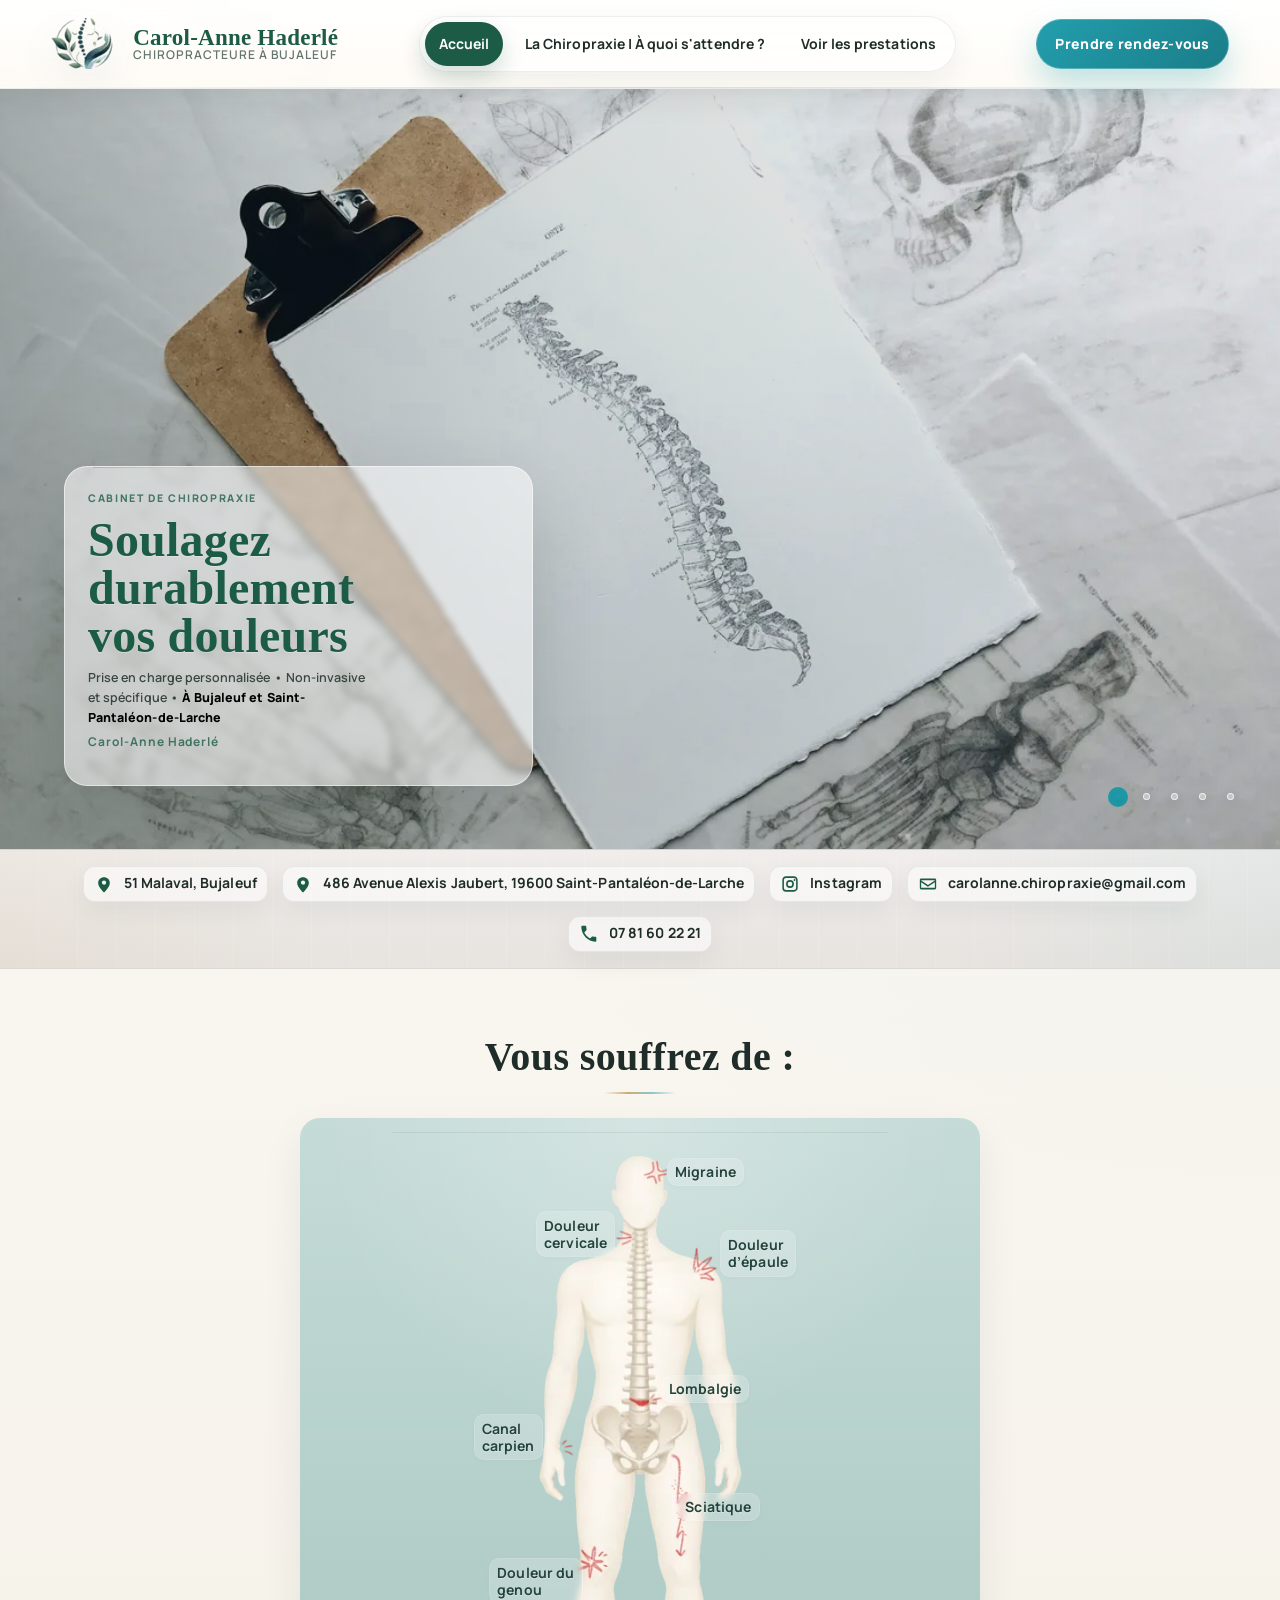
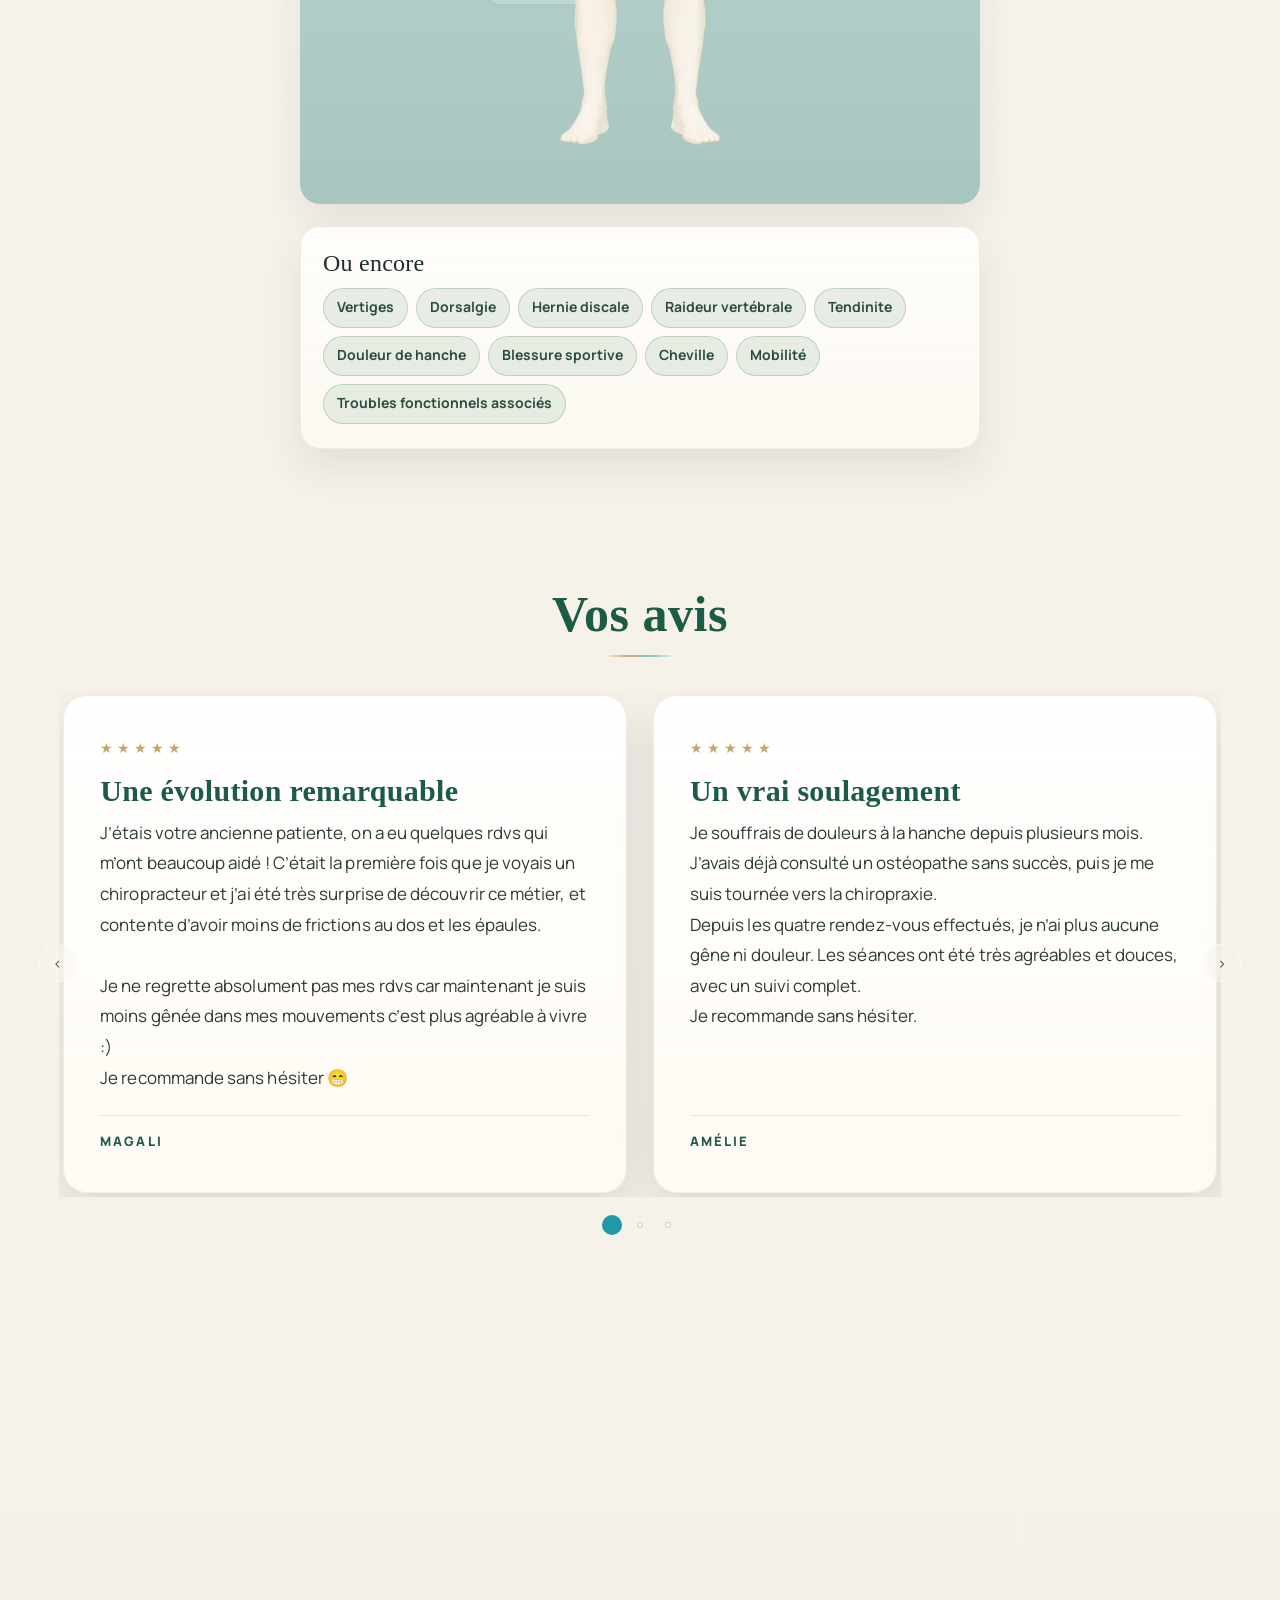
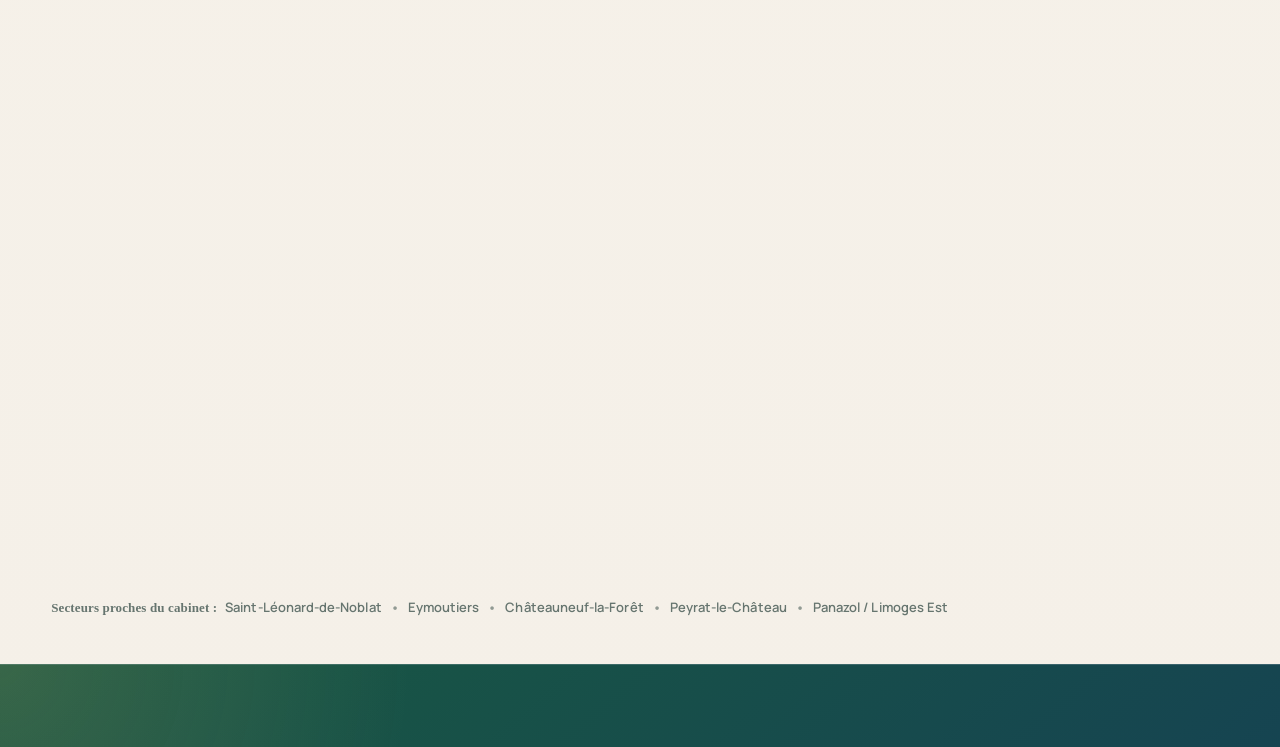
==== commit 2caed6d0: "Update booking links to Doctolib" ====
--- a/Site Laly/index.html
+++ b/Site Laly/index.html
@@ -175,7 +175,7 @@
       </nav>
 
       <a class="siteHeader__cta"
-         href="https://www.fresha.com/book-now/carol-anne-nail-art-ba7022le/all-offer?share=true&pId=1210183"
+         href="https://www.doctolib.fr/chiropracteur/bujaleuf/carol-anne-haderle/booking/availabilities?specialityId=191&telehealth=false&placeId=practice-802873&motiveIds%5B%5D=15998827&pid=practice-802873&source=profile"
          target="_blank" rel="noopener">
         Prendre rendez-vous
       </a>
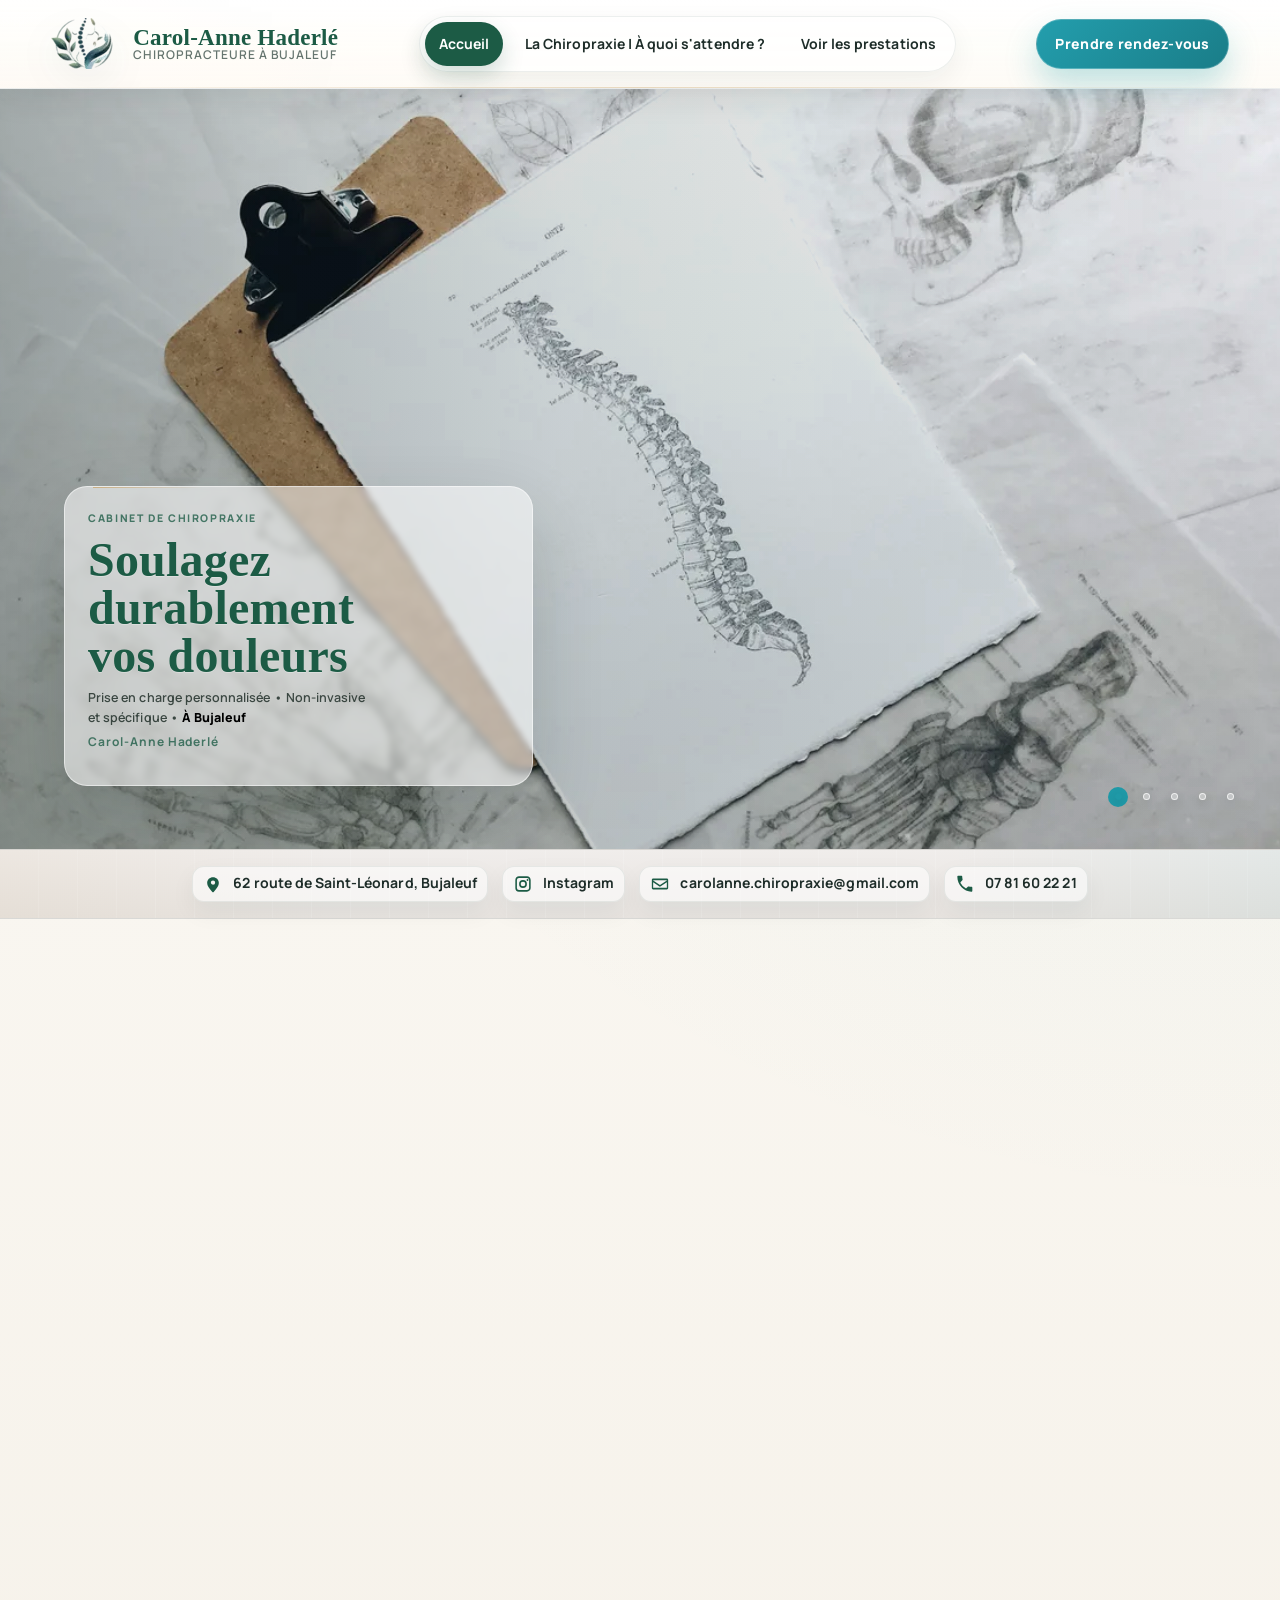
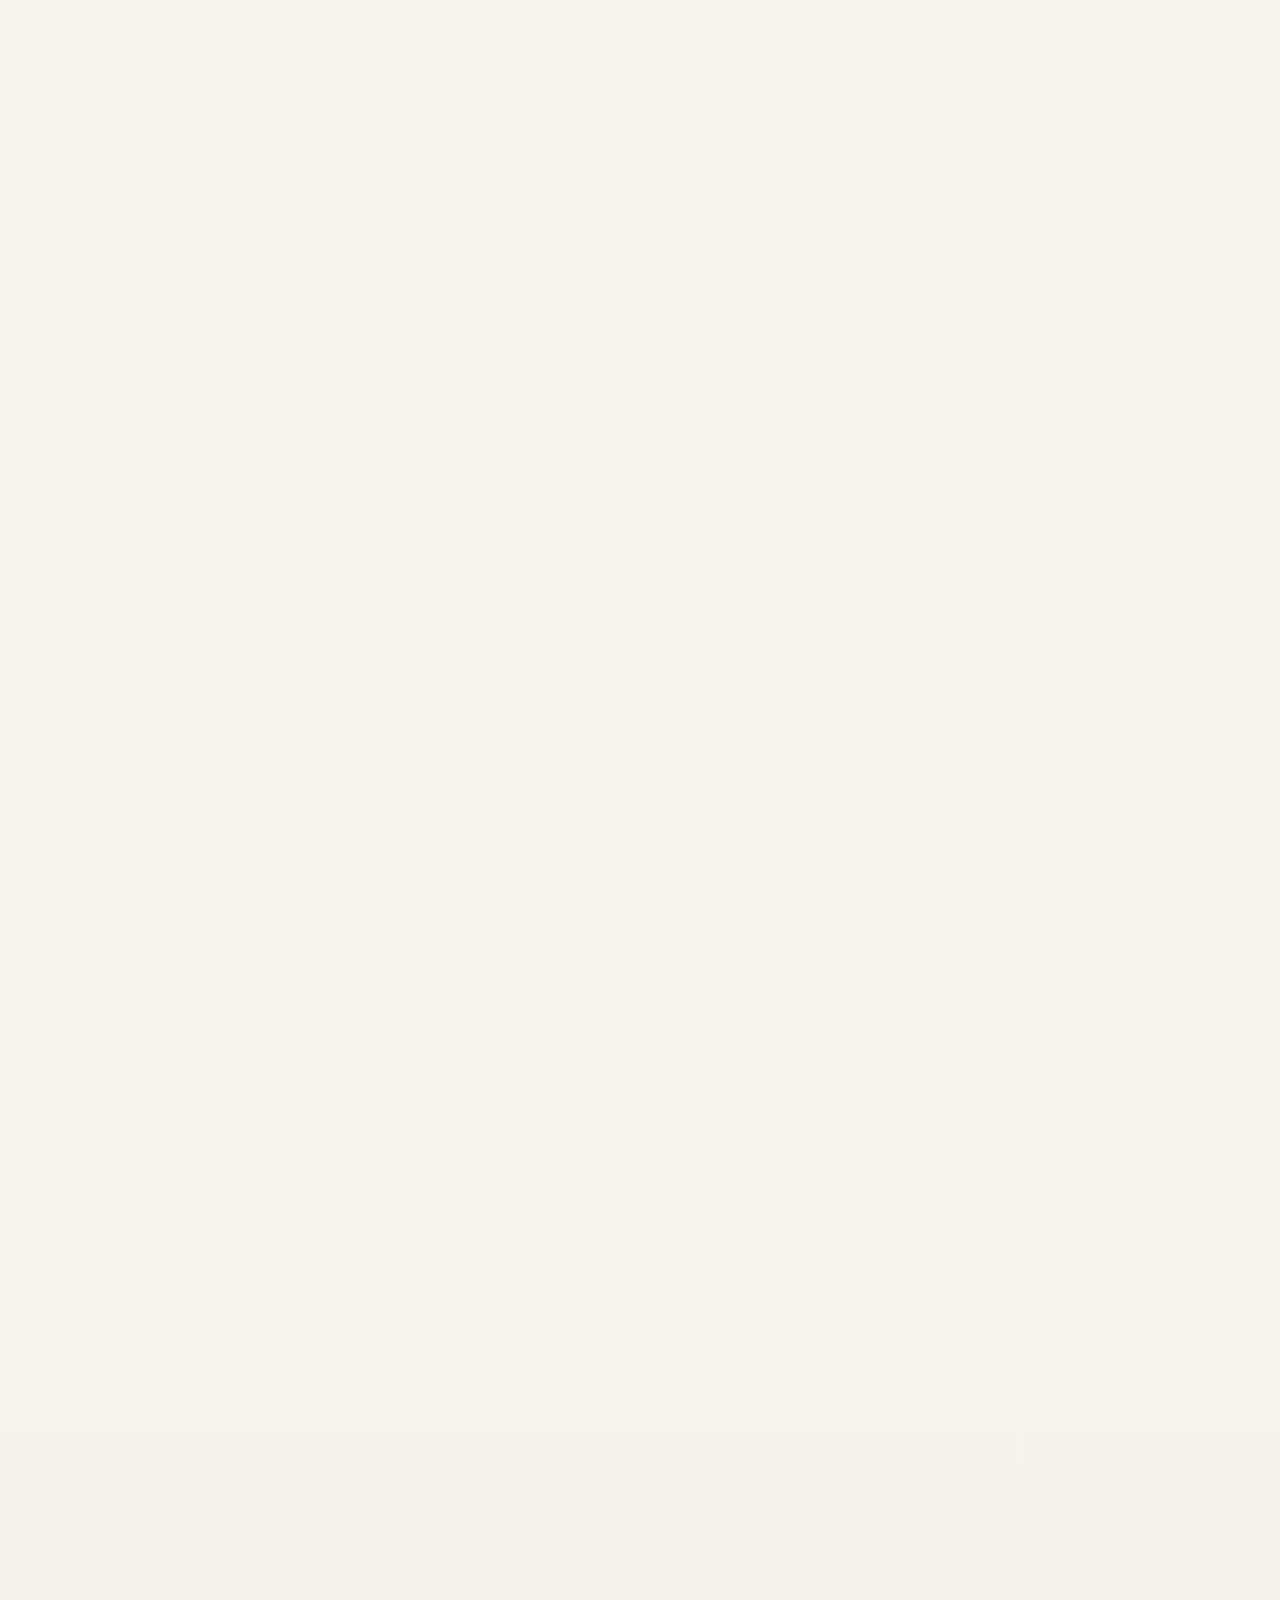
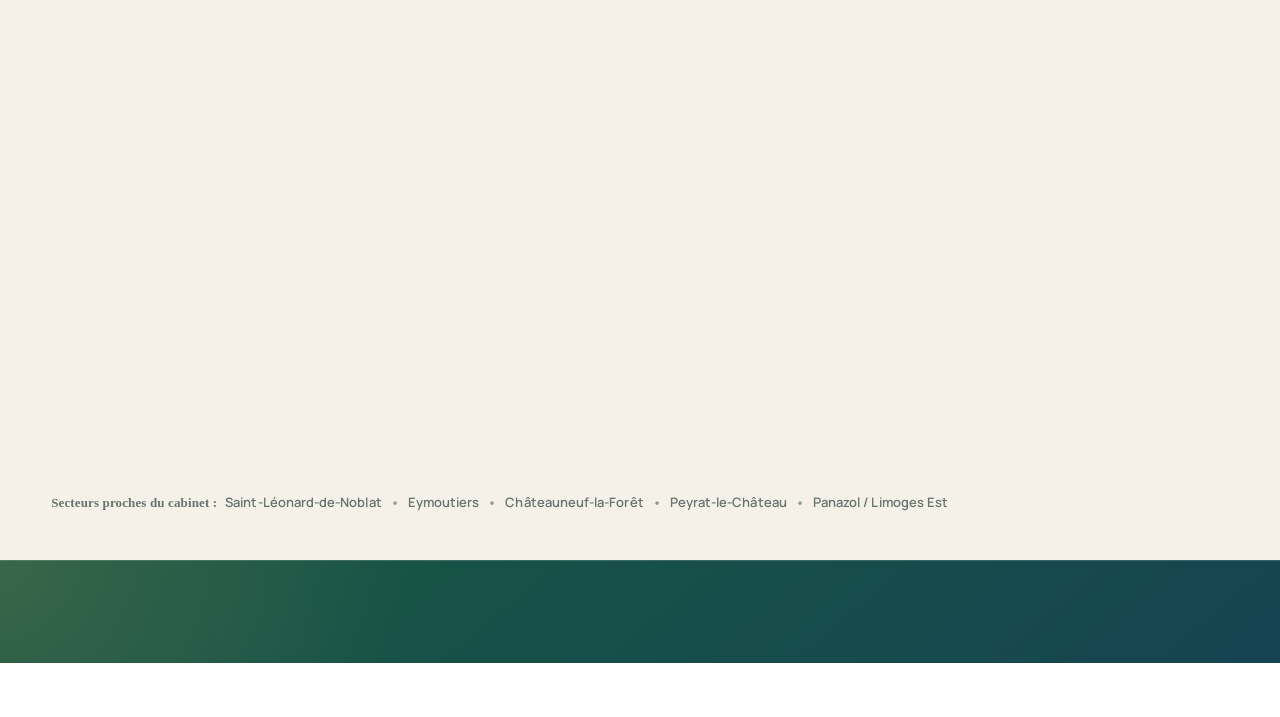
==== commit f963b0f1: "Update address and simplify Bujaleuf booking" ====
--- a/Site Laly/index.html
+++ b/Site Laly/index.html
@@ -34,7 +34,7 @@
     "sameAs":["https://www.instagram.com/carolanne.chiropraxie/"],
     "address":{
       "@type":"PostalAddress",
-      "streetAddress":"51 Malaval",
+      "streetAddress":"62 route de Saint-Léonard",
       "addressLocality":"Bujaleuf",
       "addressCountry":"FR"
     },
@@ -238,7 +238,7 @@
       <p class="hero-badge__kicker">CABINET DE CHIROPRAXIE</p>
       <h1 class="hero-badge__title">Soulagez durablement vos douleurs</h1>
       <p class="hero-badge__text">
-        Prise en charge personnalisée • Non-invasive et spécifique • <strong>À Bujaleuf et Saint-Pantaléon-de-Larche</strong>
+        Prise en charge personnalisée • Non-invasive et spécifique • <strong>À Bujaleuf</strong>
         <span class="hero-badge__brand">Carol-Anne Haderlé</span>
       </p>
 
@@ -251,17 +251,10 @@
 
     <!-- Adresse -->
     <a class="contact-item"
-       href="https://www.google.com/maps/dir/?api=1&destination=51+Malaval+Bujaleuf"
+       href="https://www.google.com/maps/dir/?api=1&destination=62+route+de+Saint-Leonard+Bujaleuf"
        target="_blank" rel="noopener">
       <svg class="icon" aria-hidden="true"><use href="#icon-pin"></use></svg>
-      <span>51 Malaval, Bujaleuf</span>
-    </a>
-
-    <a class="contact-item"
-       href="https://www.google.com/maps/dir/?api=1&destination=486+Avenue+Alexis+Jaubert+19600+Saint-Pantaleon-de-Larche"
-       target="_blank" rel="noopener">
-      <svg class="icon" aria-hidden="true"><use href="#icon-pin"></use></svg>
-      <span>486 Avenue Alexis Jaubert, 19600 Saint-Pantaléon-de-Larche</span>
+      <span>62 route de Saint-Léonard, Bujaleuf</span>
     </a>
 
     <a class="contact-item"
@@ -504,31 +497,18 @@
           aria-selected="true"
           data-map-button
           data-map-label="Bujaleuf"
-          data-map-src="https://www.google.com/maps?q=51+Malaval+Bujaleuf&output=embed"
-          data-map-link="https://www.google.com/maps/dir/?api=1&destination=51+Malaval+Bujaleuf"
+          data-map-src="https://www.google.com/maps?q=62+route+de+Saint-Leonard+Bujaleuf&output=embed"
+          data-map-link="https://www.google.com/maps/dir/?api=1&destination=62+route+de+Saint-Leonard+Bujaleuf"
           data-map-title="Localisation du cabinet de Bujaleuf sur Google Maps"
           data-map-cta="CLIQUEZ ICI POUR VENIR AU CABINET DE BUJALEUF">
           Bujaleuf
         </button>
-        <button
-          class="map-location-switcher__btn"
-          type="button"
-          role="tab"
-          aria-selected="false"
-          data-map-button
-          data-map-label="Saint-Pantaléon-de-Larche"
-          data-map-src="https://www.google.com/maps?q=486+Avenue+Alexis+Jaubert+19600+Saint-Pantaleon-de-Larche&output=embed"
-          data-map-link="https://www.google.com/maps/dir/?api=1&destination=486+Avenue+Alexis+Jaubert+19600+Saint-Pantaleon-de-Larche"
-          data-map-title="Localisation du cabinet de Saint-Pantaléon-de-Larche sur Google Maps"
-          data-map-cta="CLIQUEZ ICI POUR VENIR AU CABINET DE SAINT-PANTALEON-DE-LARCHE">
-          Saint-Pantaléon-de-Larche
-        </button>
       </div>
 
       <div class="map-wrapper">
         <iframe
           id="cabinetMapFrame"
-          src="https://www.google.com/maps?q=51+Malaval+Bujaleuf&output=embed"
+          src="https://www.google.com/maps?q=62+route+de+Saint-Leonard+Bujaleuf&output=embed"
           title="Localisation du cabinet sur Google Maps"
           loading="lazy"
           allowfullscreen
@@ -537,7 +517,7 @@
       </div>
 
       <div class="map-section__cta">
-        <a id="cabinetMapLink" href="https://www.google.com/maps/dir/?api=1&destination=51+Malaval+Bujaleuf"
+        <a id="cabinetMapLink" href="https://www.google.com/maps/dir/?api=1&destination=62+route+de+Saint-Leonard+Bujaleuf"
            target="_blank" rel="noopener">
           CLIQUEZ ICI POUR VENIR AU CABINET DE BUJALEUF
         </a>
@@ -610,7 +590,7 @@
           <span>carolanne.chiropraxie@gmail.com</span>
         </a>
 
-        <a href="https://www.google.com/maps/dir/?api=1&destination=51+Malaval+Bujaleuf"
+        <a href="https://www.google.com/maps/dir/?api=1&destination=62+route+de+Saint-Leonard+Bujaleuf"
            target="_blank" rel="noopener">
           <svg class="icon" aria-hidden="true"><use href="#icon-pin"></use></svg>
           <span>Venir au cabinet</span>
